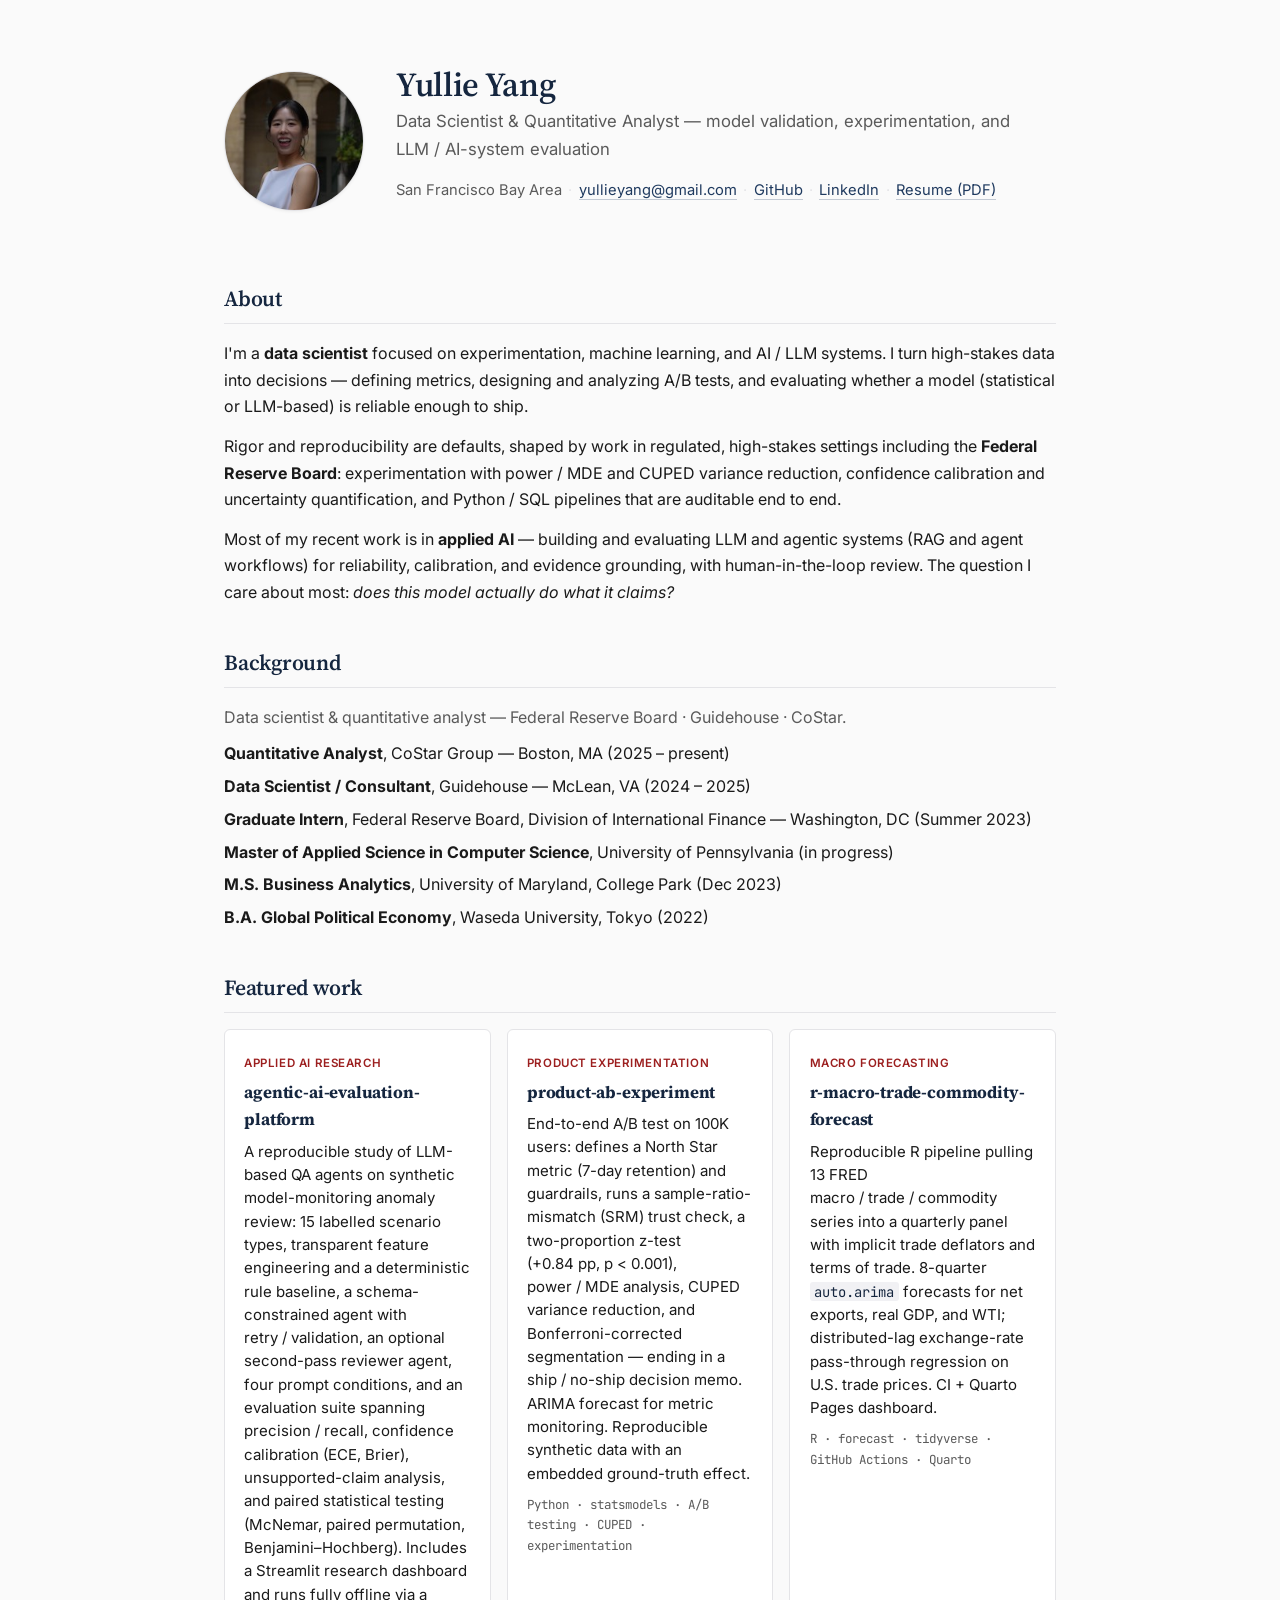
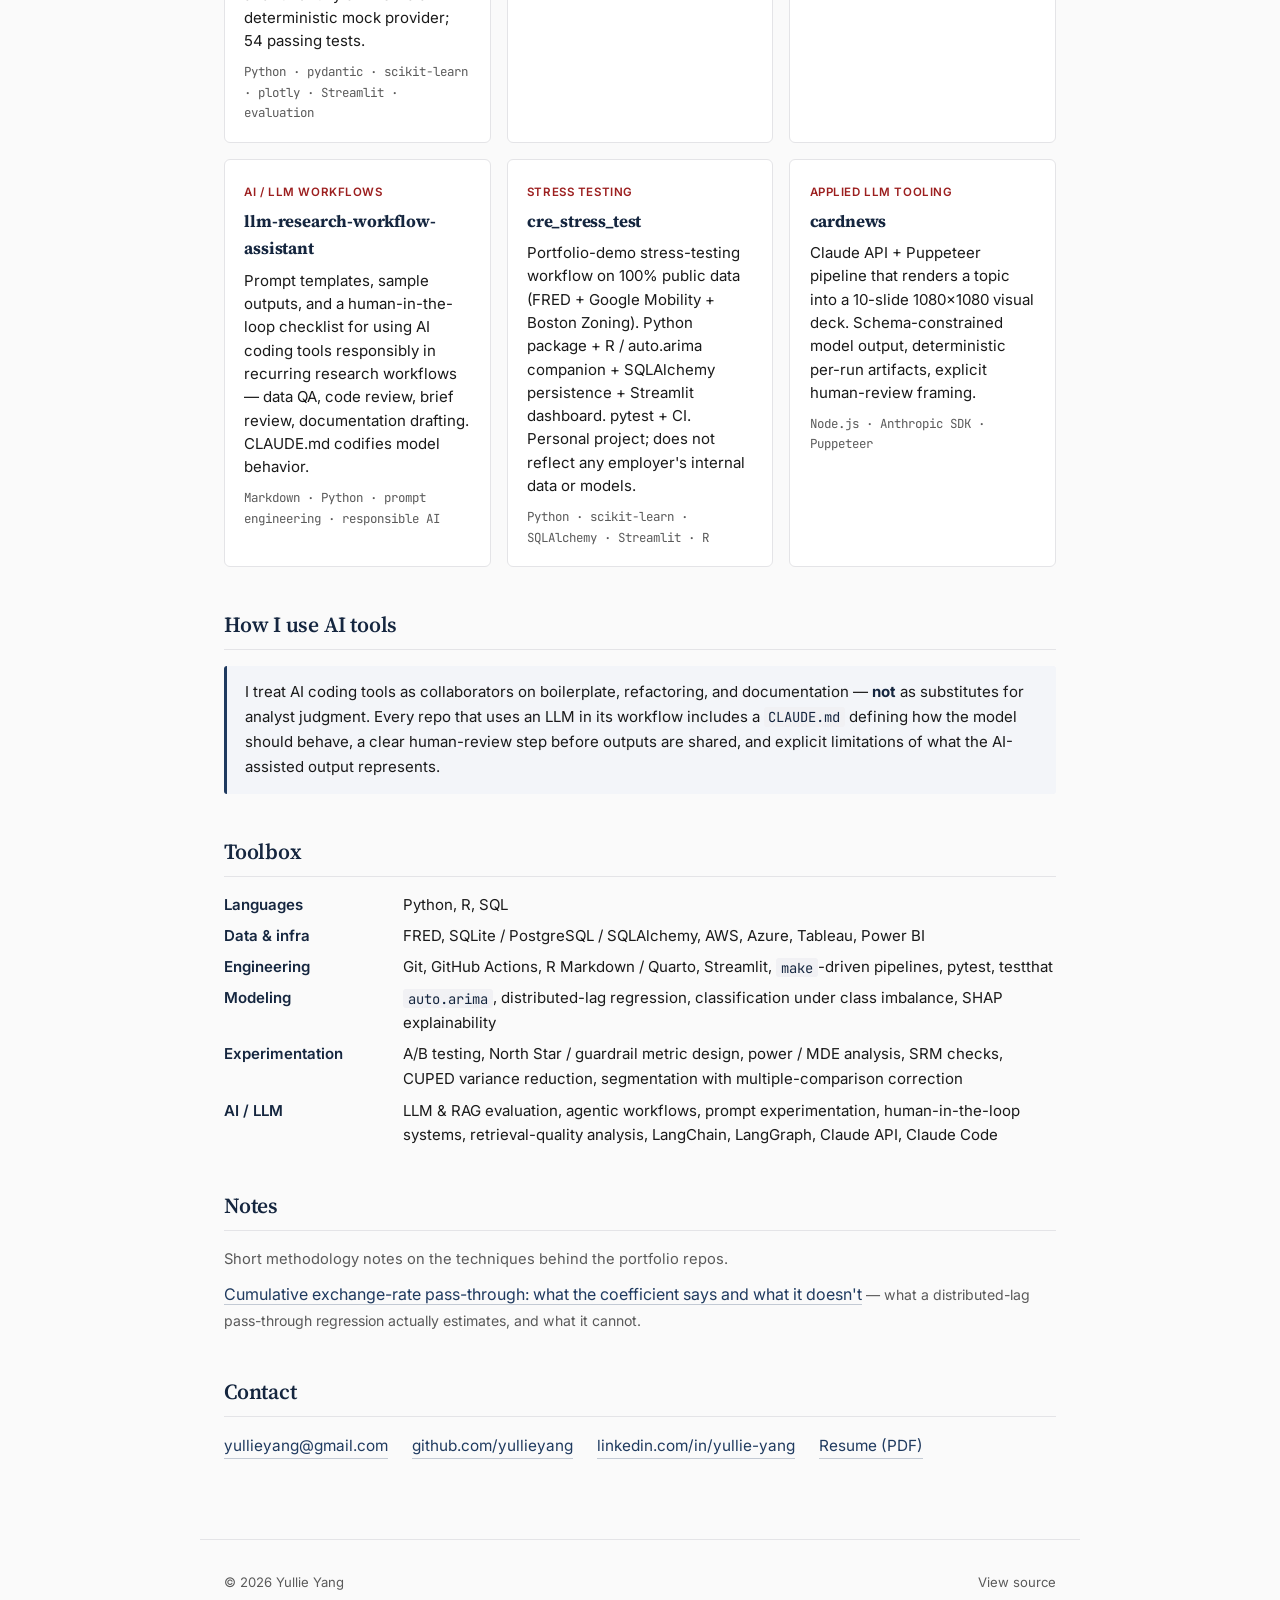
==== index.html @ c4d5905c "Add UPenn MAS-CS (in progress) to education Co-Authored-By: Claude Opus 4.8 (1M context) <noreply@an" ====
<!DOCTYPE html>
<html lang="en">
<head>
  <meta charset="UTF-8">
  <meta name="viewport" content="width=device-width, initial-scale=1">
  <title>Yullie Yang — Data Scientist &amp; Quantitative Analyst</title>
  <meta name="description" content="Yullie Yang — data scientist and quantitative analyst: model validation, experimentation and A/B testing, and LLM / AI-system evaluation. Experience at the Federal Reserve Board, Guidehouse, and CoStar.">
  <link rel="canonical" href="https://yullieyang.github.io/">
  <meta property="og:title" content="Yullie Yang — Data Scientist &amp; Quantitative Analyst">
  <meta property="og:description" content="Data scientist and quantitative analyst — model validation, A/B experimentation, and LLM / AI-system evaluation. Experience at the Federal Reserve Board.">
  <meta property="og:type" content="website">
  <meta property="og:url" content="https://yullieyang.github.io/">

  <link rel="preconnect" href="https://fonts.googleapis.com">
  <link rel="preconnect" href="https://fonts.gstatic.com" crossorigin>
  <link href="https://fonts.googleapis.com/css2?family=Source+Serif+4:wght@400;600;700&family=Inter:wght@400;500;600&family=JetBrains+Mono:wght@400;500&display=swap" rel="stylesheet">

  <style>
    :root {
      --navy: #1f3a5f;
      --navy-dark: #15263f;
      --accent: #9c1f1f;
      --ink: #1a1a1a;
      --muted: #5a5a5a;
      --rule: #e4e4e7;
      --bg: #fafafa;
      --card: #ffffff;
      --max: 880px;
    }
    * { box-sizing: border-box; }
    html { scroll-behavior: smooth; }
    body {
      margin: 0;
      font-family: 'Inter', -apple-system, BlinkMacSystemFont, "Segoe UI", sans-serif;
      font-size: 16px;
      line-height: 1.65;
      color: var(--ink);
      background: var(--bg);
      -webkit-font-smoothing: antialiased;
    }
    a { color: var(--navy); text-decoration: none; border-bottom: 1px solid rgba(31, 58, 95, 0.25); transition: border-color 0.15s ease; }
    a:hover { border-bottom-color: var(--navy); }
    h1, h2, h3 {
      font-family: 'Source Serif 4', Georgia, serif;
      color: var(--navy-dark);
      font-weight: 600;
      letter-spacing: -0.01em;
    }
    h1 { font-size: 2.1rem; margin: 0 0 0.25rem; line-height: 1.2; }
    h2 { font-size: 1.35rem; margin: 2.5rem 0 1rem; padding-bottom: 0.4rem; border-bottom: 1px solid var(--rule); }
    h3 { font-size: 1.05rem; margin: 0 0 0.35rem; font-weight: 700; }
    code, .mono { font-family: 'JetBrains Mono', ui-monospace, SFMono-Regular, Menlo, monospace; font-size: 0.92em; }
    code { background: #f1f1f4; padding: 0.05em 0.35em; border-radius: 3px; color: var(--navy-dark); }

    header {
      max-width: var(--max);
      margin: 0 auto;
      padding: 4rem 1.5rem 1.5rem;
      display: grid;
      grid-template-columns: 140px 1fr;
      gap: 2rem;
      align-items: center;
    }
    .avatar {
      width: 140px;
      height: 140px;
      border-radius: 50%;
      object-fit: cover;
      border: 1px solid var(--rule);
      box-shadow: 0 1px 3px rgba(0,0,0,0.05);
    }
    .role { color: var(--muted); font-size: 1.05rem; margin: 0.25rem 0 0.6rem; }
    .meta { color: var(--muted); font-size: 0.92rem; }
    .meta span + span::before { content: " · "; margin: 0 0.15rem; color: var(--rule); }

    main { max-width: var(--max); margin: 0 auto; padding: 0 1.5rem 4rem; }

    .bio p { margin: 0 0 0.85rem; }
    .bio p:last-child { margin-bottom: 0; }

    .projects {
      display: grid;
      grid-template-columns: repeat(auto-fit, minmax(260px, 1fr));
      gap: 1rem;
      margin-top: 1rem;
    }
    .project {
      background: var(--card);
      border: 1px solid var(--rule);
      border-radius: 6px;
      padding: 1.1rem 1.2rem;
      transition: border-color 0.15s ease, transform 0.15s ease;
    }
    .project:hover { border-color: var(--navy); }
    .project h3 a { border-bottom: none; color: var(--navy-dark); }
    .project h3 a:hover { color: var(--navy); }
    .project p { margin: 0.35rem 0 0; color: var(--ink); font-size: 0.94rem; line-height: 1.55; }
    .project .tag {
      display: inline-block;
      font-size: 0.72rem;
      font-weight: 600;
      letter-spacing: 0.05em;
      text-transform: uppercase;
      color: var(--accent);
      margin-bottom: 0.35rem;
    }
    .project .stack {
      display: block;
      margin-top: 0.6rem;
      font-family: 'JetBrains Mono', ui-monospace, SFMono-Regular, Menlo, monospace;
      font-size: 0.78rem;
      color: var(--muted);
    }

.toolbox { display: grid; grid-template-columns: 160px 1fr; gap: 0.4rem 1.2rem; font-size: 0.94rem; }
    .toolbox dt { color: var(--navy-dark); font-weight: 600; }
    .toolbox dd { margin: 0; color: var(--ink); }

    .ai-note {
      background: #f3f5f9;
      border-left: 3px solid var(--navy);
      padding: 0.9rem 1.1rem;
      border-radius: 3px;
      font-size: 0.94rem;
    }
    .ai-note p { margin: 0; }
    .ai-note strong { color: var(--navy-dark); }

    .contact { display: flex; flex-wrap: wrap; gap: 0.4rem 1.5rem; font-size: 0.96rem; }
    .contact a { display: inline-flex; align-items: center; gap: 0.4rem; }

    footer {
      max-width: var(--max);
      margin: 0 auto;
      padding: 2rem 1.5rem 3rem;
      color: var(--muted);
      font-size: 0.82rem;
      border-top: 1px solid var(--rule);
      display: flex;
      flex-wrap: wrap;
      gap: 0.4rem 1.5rem;
      justify-content: space-between;
    }
    footer a { color: var(--muted); border-bottom-color: transparent; }
    footer a:hover { color: var(--navy); border-bottom-color: var(--navy); }

    @media (max-width: 600px) {
      header { grid-template-columns: 1fr; text-align: center; padding-top: 2.5rem; }
      .avatar { margin: 0 auto; width: 120px; height: 120px; }
      .toolbox { grid-template-columns: 1fr; gap: 0.2rem; }
      .toolbox dt { margin-top: 0.6rem; }
      h1 { font-size: 1.8rem; }
    }
  </style>
</head>
<body>

<header>
  <img class="avatar" src="images/profile_pic.jpg" alt="Yullie Yang">
  <div>
    <h1>Yullie Yang</h1>
    <p class="role">Data Scientist &amp; Quantitative Analyst — model validation, experimentation, and LLM&nbsp;/&nbsp;AI-system evaluation</p>
    <p class="meta">
      <span>San Francisco Bay Area</span>
      <span><a href="mailto:yullieyang@gmail.com">yullieyang@gmail.com</a></span>
      <span><a href="https://github.com/yullieyang">GitHub</a></span>
      <span><a href="https://linkedin.com/in/yullie-yang">LinkedIn</a></span>
      <span><a href="files/YullieYangResume.pdf">Resume (PDF)</a></span>
    </p>
  </div>
</header>

<main>

  <section class="bio">
    <h2>About</h2>
    <p>I'm a <strong>data scientist</strong> focused on experimentation, machine learning, and AI&nbsp;/&nbsp;LLM systems. I turn high-stakes data into decisions — defining metrics, designing and analyzing A/B tests, and evaluating whether a model (statistical or LLM-based) is reliable enough to ship.</p>
    <p>Rigor and reproducibility are defaults, shaped by work in regulated, high-stakes settings including the <strong>Federal Reserve Board</strong>: experimentation with power&nbsp;/&nbsp;MDE and CUPED variance reduction, confidence calibration and uncertainty quantification, and Python&nbsp;/&nbsp;SQL pipelines that are auditable end to end.</p>
    <p>Most of my recent work is in <strong>applied AI</strong> — building and evaluating LLM and agentic systems (RAG and agent workflows) for reliability, calibration, and evidence grounding, with human-in-the-loop review. The question I care about most: <em>does this model actually do what it claims?</em></p>
  </section>

  <section>
    <h2>Background</h2>
    <p style="margin: 0 0 0.6rem; color: var(--muted);">Data scientist &amp; quantitative analyst — Federal Reserve Board · Guidehouse · CoStar.</p>
    <ul style="list-style: none; padding: 0; margin: 0;">
      <li style="margin-bottom: 0.4rem;"><strong>Quantitative Analyst</strong>, CoStar Group — Boston, MA (2025&nbsp;–&nbsp;present)</li>
      <li style="margin-bottom: 0.4rem;"><strong>Data Scientist&nbsp;/&nbsp;Consultant</strong>, Guidehouse — McLean, VA (2024&nbsp;–&nbsp;2025)</li>
      <li style="margin-bottom: 0.4rem;"><strong>Graduate Intern</strong>, Federal Reserve Board, Division of International Finance — Washington, DC (Summer 2023)</li>
      <li style="margin-bottom: 0.4rem;"><strong>Master of Applied Science in Computer Science</strong>, University of Pennsylvania (in progress)</li>
      <li style="margin-bottom: 0.4rem;"><strong>M.S. Business Analytics</strong>, University of Maryland, College Park (Dec 2023)</li>
      <li><strong>B.A. Global Political Economy</strong>, Waseda University, Tokyo (2022)</li>
    </ul>
  </section>

  <section>
    <h2>Featured work</h2>
    <div class="projects">

      <article class="project">
        <span class="tag">Applied AI research</span>
        <h3><a href="https://github.com/yullieyang/agentic-ai-evaluation-platform">agentic-ai-evaluation-platform</a></h3>
        <p>A reproducible study of LLM-based QA agents on synthetic model-monitoring anomaly review: 15 labelled scenario types, transparent feature engineering and a deterministic rule baseline, a schema-constrained agent with retry&nbsp;/&nbsp;validation, an optional second-pass reviewer agent, four prompt conditions, and an evaluation suite spanning precision&nbsp;/&nbsp;recall, confidence calibration (ECE, Brier), unsupported-claim analysis, and paired statistical testing (McNemar, paired permutation, Benjamini–Hochberg). Includes a Streamlit research dashboard and runs fully offline via a deterministic mock provider; 54 passing tests.</p>
        <span class="stack">Python · pydantic · scikit-learn · plotly · Streamlit · evaluation</span>
      </article>

      <article class="project">
        <span class="tag">Product experimentation</span>
        <h3><a href="https://github.com/yullieyang/product-ab-experiment">product-ab-experiment</a></h3>
        <p>End-to-end A/B test on 100K users: defines a North Star metric (7-day retention) and guardrails, runs a sample-ratio-mismatch (SRM) trust check, a two-proportion z-test (+0.84&nbsp;pp, p&nbsp;&lt;&nbsp;0.001), power&nbsp;/&nbsp;MDE analysis, CUPED variance reduction, and Bonferroni-corrected segmentation — ending in a ship&nbsp;/&nbsp;no-ship decision memo. ARIMA forecast for metric monitoring. Reproducible synthetic data with an embedded ground-truth effect.</p>
        <span class="stack">Python · statsmodels · A/B testing · CUPED · experimentation</span>
      </article>

      <article class="project">
        <span class="tag">Macro forecasting</span>
        <h3><a href="https://github.com/yullieyang/r-macro-trade-commodity-forecast">r-macro-trade-commodity-forecast</a></h3>
        <p>Reproducible R pipeline pulling 13 FRED macro&nbsp;/&nbsp;trade&nbsp;/&nbsp;commodity series into a quarterly panel with implicit trade deflators and terms of trade. 8-quarter <code>auto.arima</code> forecasts for net exports, real GDP, and WTI; distributed-lag exchange-rate pass-through regression on U.S. trade prices. CI + Quarto Pages dashboard.</p>
        <span class="stack">R · forecast · tidyverse · GitHub Actions · Quarto</span>
      </article>

      <article class="project">
        <span class="tag">AI / LLM workflows</span>
        <h3><a href="https://github.com/yullieyang/llm-research-workflow-assistant">llm-research-workflow-assistant</a></h3>
        <p>Prompt templates, sample outputs, and a human-in-the-loop checklist for using AI coding tools responsibly in recurring research workflows — data QA, code review, brief review, documentation drafting. CLAUDE.md codifies model behavior.</p>
        <span class="stack">Markdown · Python · prompt engineering · responsible AI</span>
      </article>

      <article class="project">
        <span class="tag">Stress testing</span>
        <h3><a href="https://github.com/yullieyang/cre_stress_test">cre_stress_test</a></h3>
        <p>Portfolio-demo stress-testing workflow on 100% public data (FRED + Google Mobility + Boston Zoning). Python package + R&nbsp;/&nbsp;auto.arima companion + SQLAlchemy persistence + Streamlit dashboard. pytest + CI. Personal project; does not reflect any employer's internal data or models.</p>
        <span class="stack">Python · scikit-learn · SQLAlchemy · Streamlit · R</span>
      </article>

      <article class="project">
        <span class="tag">Applied LLM tooling</span>
        <h3><a href="https://github.com/yullieyang/cardnews">cardnews</a></h3>
        <p>Claude API + Puppeteer pipeline that renders a topic into a 10-slide 1080×1080 visual deck. Schema-constrained model output, deterministic per-run artifacts, explicit human-review framing.</p>
        <span class="stack">Node.js · Anthropic SDK · Puppeteer</span>
      </article>

    </div>
  </section>

  <section>
    <h2>How I use AI tools</h2>
    <div class="ai-note">
      <p>I treat AI coding tools as collaborators on boilerplate, refactoring, and documentation — <strong>not</strong> as substitutes for analyst judgment. Every repo that uses an LLM in its workflow includes a <code>CLAUDE.md</code> defining how the model should behave, a clear human-review step before outputs are shared, and explicit limitations of what the AI-assisted output represents.</p>
    </div>
  </section>

  <section>
    <h2>Toolbox</h2>
    <dl class="toolbox">
      <dt>Languages</dt>
      <dd>Python, R, SQL</dd>

      <dt>Data &amp; infra</dt>
      <dd>FRED, SQLite&nbsp;/&nbsp;PostgreSQL&nbsp;/&nbsp;SQLAlchemy, AWS, Azure, Tableau, Power BI</dd>

      <dt>Engineering</dt>
      <dd>Git, GitHub Actions, R Markdown&nbsp;/&nbsp;Quarto, Streamlit, <code>make</code>-driven pipelines, pytest, testthat</dd>

      <dt>Modeling</dt>
      <dd><code>auto.arima</code>, distributed-lag regression, classification under class imbalance, SHAP explainability</dd>

      <dt>Experimentation</dt>
      <dd>A/B testing, North Star&nbsp;/&nbsp;guardrail metric design, power&nbsp;/&nbsp;MDE analysis, SRM checks, CUPED variance reduction, segmentation with multiple-comparison correction</dd>

      <dt>AI / LLM</dt>
      <dd>LLM &amp; RAG evaluation, agentic workflows, prompt experimentation, human-in-the-loop systems, retrieval-quality analysis, LangChain, LangGraph, Claude API, Claude Code</dd>
    </dl>
  </section>

  <section>
    <h2>Notes</h2>
    <p style="color: var(--muted); font-size: 0.92rem; margin: 0 0 0.6rem;">Short methodology notes on the techniques behind the portfolio repos.</p>
    <ul style="list-style: none; padding: 0; margin: 0;">
      <li style="margin-bottom: 0.4rem;">
        <a href="notes/passthrough-what-it-says.html">Cumulative exchange-rate pass-through: what the coefficient says and what it doesn't</a>
        <span style="color: var(--muted); font-size: 0.88rem;"> — what a distributed-lag pass-through regression actually estimates, and what it cannot.</span>
      </li>
    </ul>
  </section>

  <section>
    <h2>Contact</h2>
    <p class="contact">
      <a href="mailto:yullieyang@gmail.com">yullieyang@gmail.com</a>
      <a href="https://github.com/yullieyang">github.com/yullieyang</a>
      <a href="https://linkedin.com/in/yullie-yang">linkedin.com/in/yullie-yang</a>
      <a href="files/YullieYangResume.pdf">Resume (PDF)</a>
    </p>
  </section>

</main>

<footer>
  <span>&copy; <span id="year"></span> Yullie Yang</span>
  <span><a href="https://github.com/yullieyang/yullieyang.github.io">View source</a></span>
</footer>

<script>document.getElementById('year').textContent = new Date().getFullYear();</script>

</body>
</html>
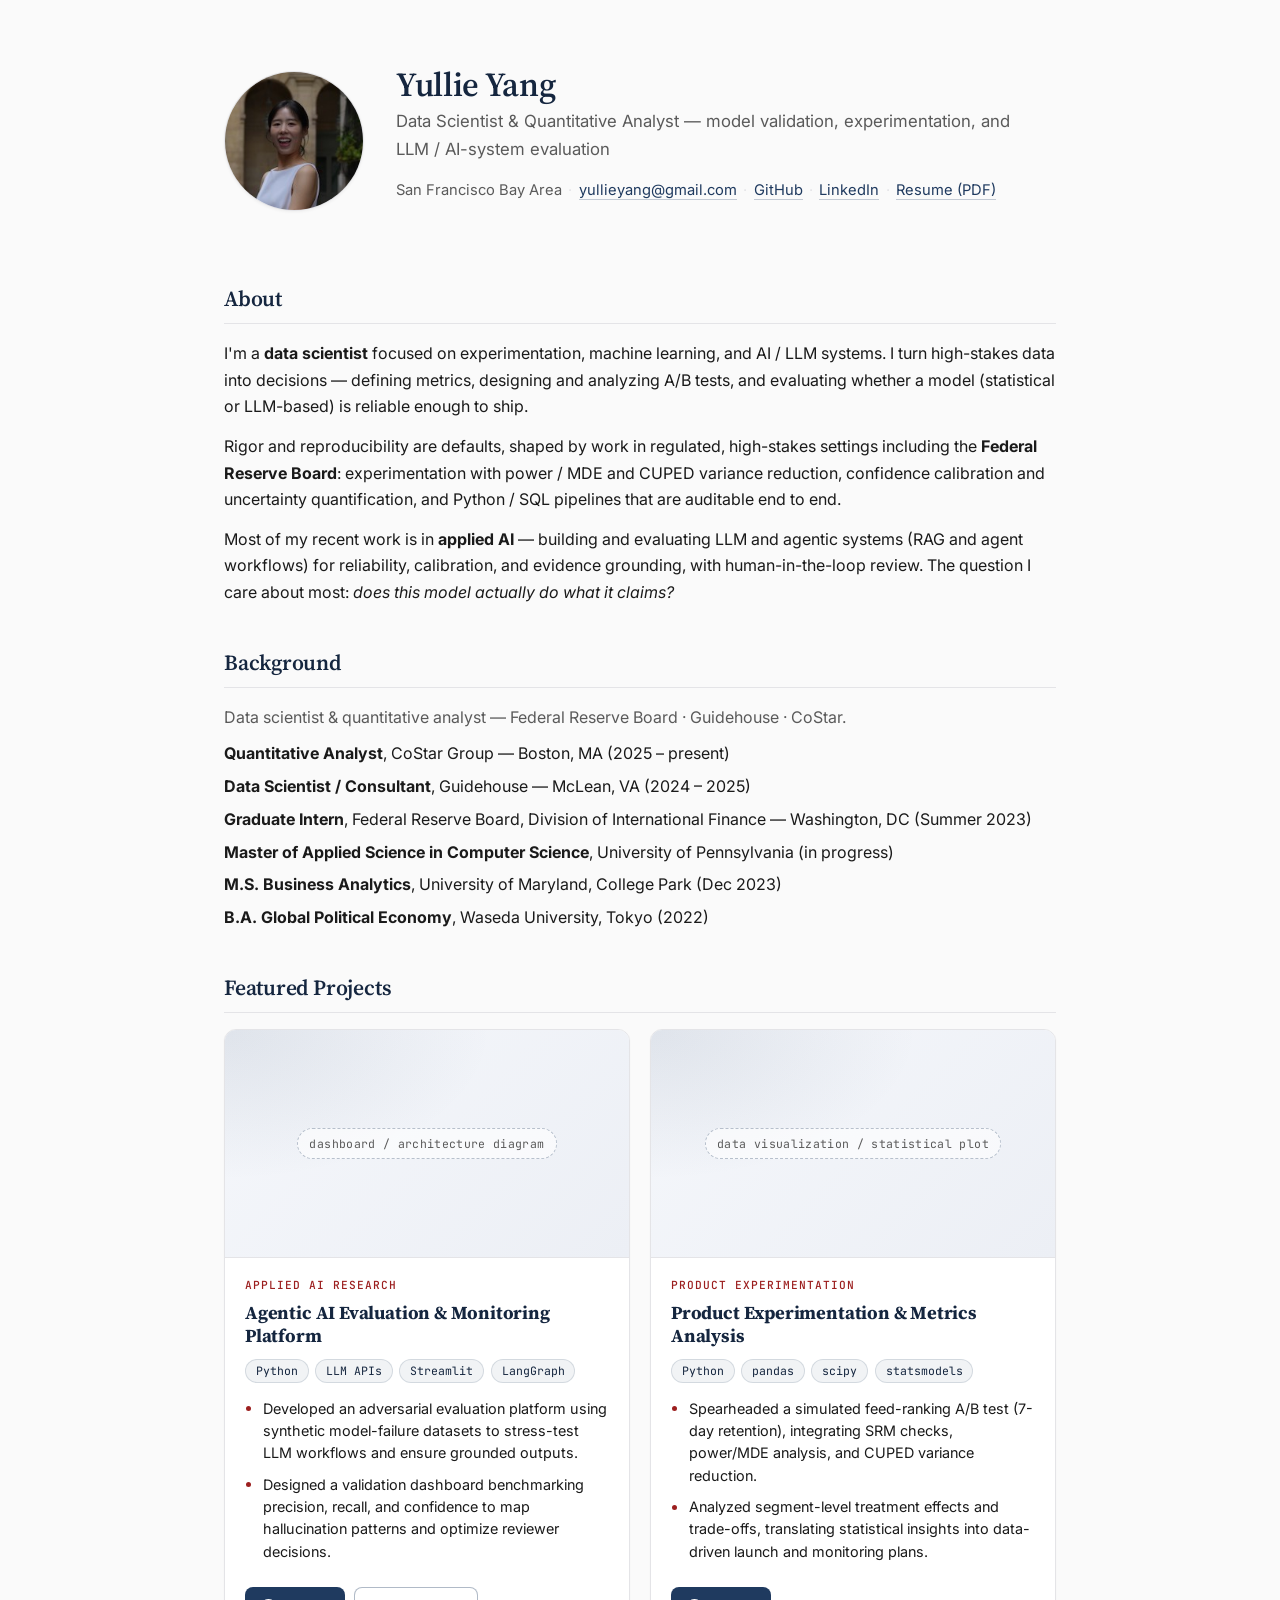
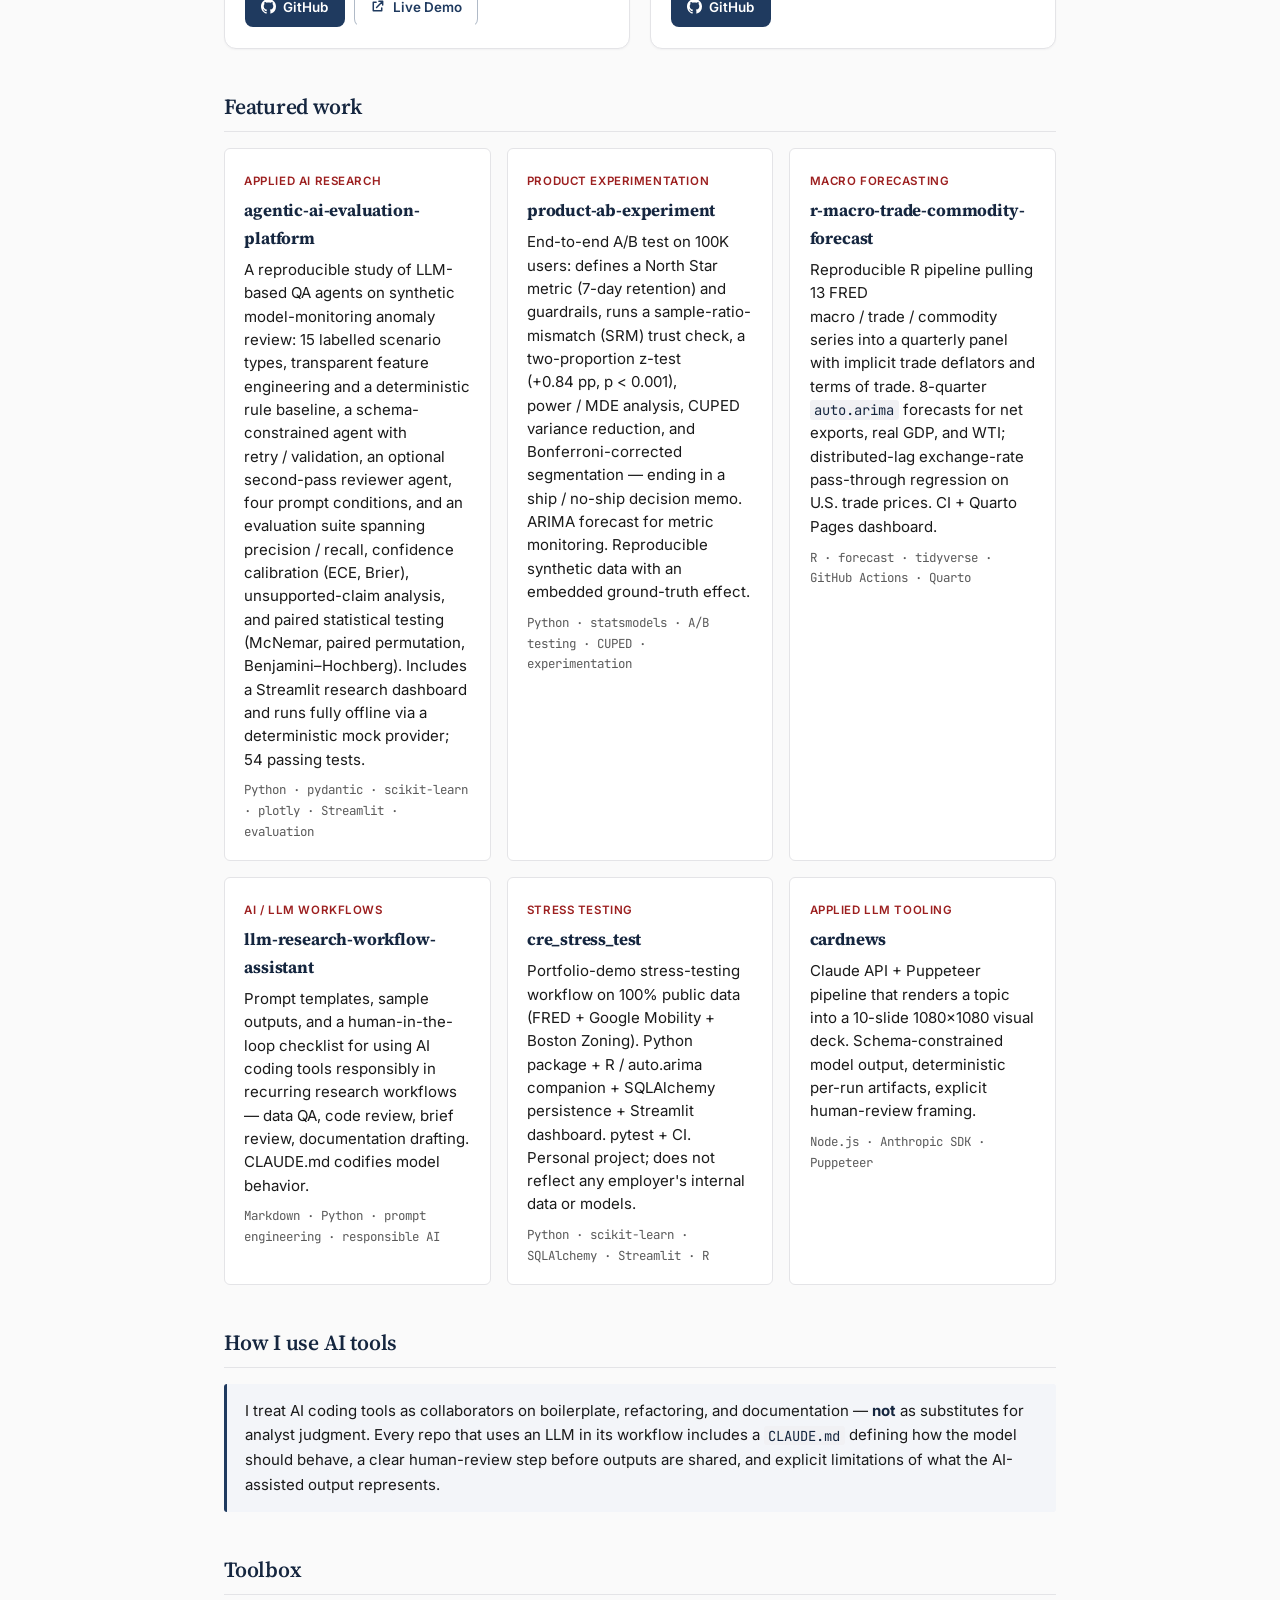
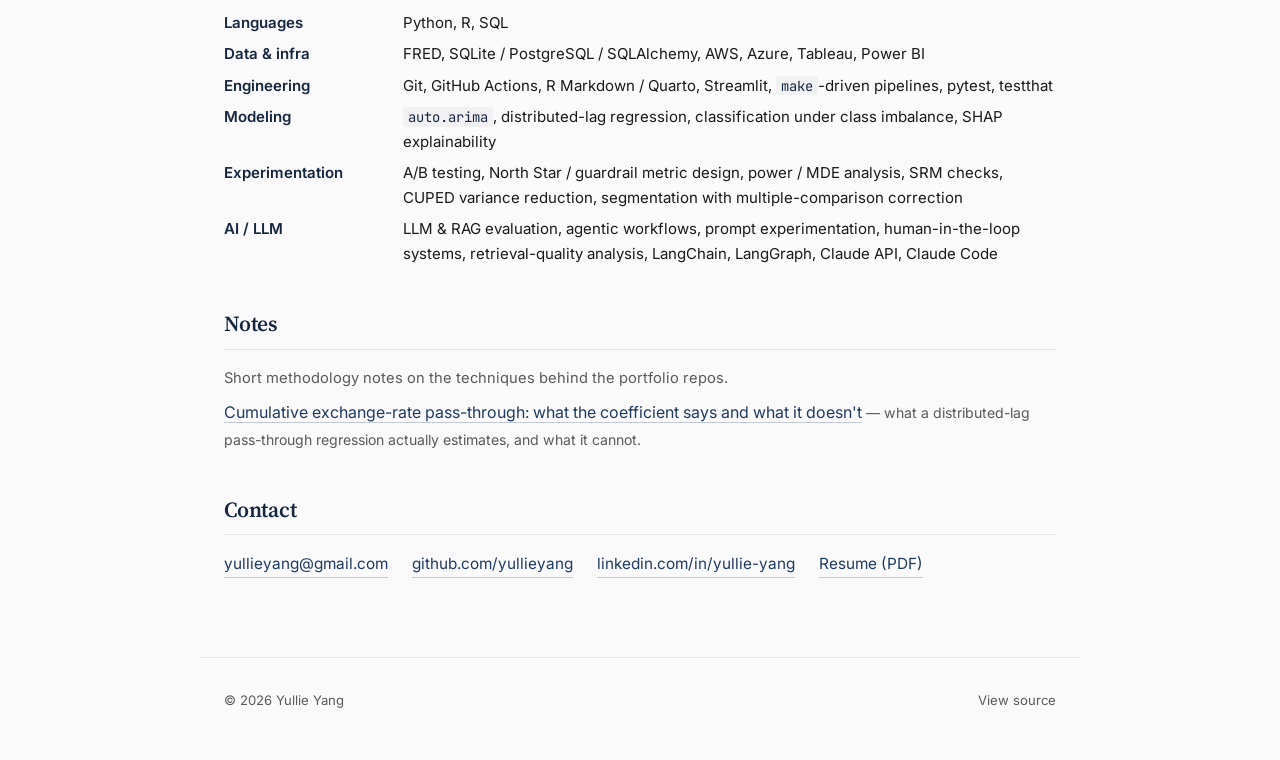
==== commit f2f46ba1: "Add highlighted Featured Projects showcase above Featured work Two-project card layout (agentic-ai-e" ====
--- a/index.html
+++ b/index.html
@@ -151,6 +151,110 @@
       .toolbox dt { margin-top: 0.6rem; }
       h1 { font-size: 1.8rem; }
     }
+
+    /* ---- Featured Projects: highlighted 2-project showcase ---- */
+    .fp-grid {
+      display: grid;
+      grid-template-columns: 1fr;            /* mobile: 1 column */
+      gap: 1.25rem;
+      margin-top: 1rem;
+    }
+    @media (min-width: 720px) {
+      .fp-grid { grid-template-columns: repeat(2, 1fr); }  /* desktop: 2 columns */
+    }
+    .fp-card {
+      display: flex;
+      flex-direction: column;
+      background: var(--card);
+      border: 1px solid var(--rule);
+      border-radius: 12px;
+      overflow: hidden;
+      box-shadow: 0 1px 2px rgba(16, 24, 40, 0.04);
+      transition: transform 0.18s ease, box-shadow 0.18s ease, border-color 0.18s ease;
+    }
+    .fp-card:hover {
+      transform: translateY(-3px);
+      border-color: var(--navy);
+      box-shadow: 0 10px 28px -12px rgba(21, 38, 63, 0.28);
+    }
+    .fp-media {
+      position: relative;
+      aspect-ratio: 16 / 9;
+      background:
+        radial-gradient(120% 120% at 0% 0%, rgba(31,58,95,0.10), transparent 55%),
+        linear-gradient(135deg, #f5f7fb 0%, #eceff5 100%);
+      border-bottom: 1px solid var(--rule);
+      display: flex;
+      align-items: center;
+      justify-content: center;
+    }
+    .fp-media__img { position: absolute; inset: 0; width: 100%; height: 100%; object-fit: cover; display: block; }
+    .fp-media__hint {
+      display: inline-flex; align-items: center; gap: 0.45rem;
+      font-family: 'JetBrains Mono', ui-monospace, SFMono-Regular, Menlo, monospace;
+      font-size: 0.72rem; letter-spacing: 0.03em;
+      color: var(--muted);
+      padding: 0.3rem 0.7rem;
+      border: 1px dashed rgba(31,58,95,0.30);
+      border-radius: 999px;
+      background: rgba(255,255,255,0.6);
+    }
+    .fp-body { padding: 1.15rem 1.25rem 1.3rem; display: flex; flex-direction: column; flex: 1; }
+    .fp-eyebrow {
+      font-family: 'JetBrains Mono', ui-monospace, SFMono-Regular, Menlo, monospace;
+      font-size: 0.7rem; font-weight: 500;
+      letter-spacing: 0.09em; text-transform: uppercase;
+      color: var(--accent);
+      margin: 0 0 0.4rem;
+    }
+    .fp-title {
+      font-family: 'Source Serif 4', Georgia, serif;
+      font-size: 1.15rem; font-weight: 700; line-height: 1.25;
+      color: var(--navy-dark);
+      margin: 0 0 0.75rem;
+      letter-spacing: -0.01em;
+    }
+    .fp-stack { display: flex; flex-wrap: wrap; gap: 0.4rem; margin: 0 0 0.9rem; padding: 0; list-style: none; }
+    .fp-badge {
+      font-family: 'JetBrains Mono', ui-monospace, SFMono-Regular, Menlo, monospace;
+      font-size: 0.72rem; line-height: 1;
+      padding: 0.34rem 0.62rem;
+      border-radius: 999px;
+      color: var(--navy-dark);
+      background: rgba(31,58,95,0.06);
+      border: 1px solid rgba(31,58,95,0.14);
+      white-space: nowrap;
+    }
+    .fp-points { list-style: none; margin: 0 0 1.15rem; padding: 0; }
+    .fp-points li {
+      position: relative;
+      padding-left: 1.1rem;
+      margin-bottom: 0.55rem;
+      font-size: 0.9rem; line-height: 1.55;
+      color: var(--ink);
+    }
+    .fp-points li:last-child { margin-bottom: 0; }
+    .fp-points li::before {
+      content: ""; position: absolute; left: 0.05rem; top: 0.6em;
+      width: 5px; height: 5px; border-radius: 50%;
+      background: var(--accent);
+    }
+    .fp-actions { display: flex; flex-wrap: wrap; gap: 0.6rem; margin-top: auto; padding-top: 0.35rem; }
+    .fp-btn {
+      display: inline-flex; align-items: center; gap: 0.45rem;
+      font-family: 'Inter', sans-serif; font-size: 0.84rem; font-weight: 600;
+      padding: 0.5rem 0.95rem;
+      border-radius: 8px;
+      border: 1px solid transparent;
+      cursor: pointer;
+      transition: background 0.15s ease, border-color 0.15s ease, color 0.15s ease;
+    }
+    .fp-btn svg { width: 15px; height: 15px; }
+    .fp-btn--primary { background: var(--navy); color: #fff; border-color: var(--navy); }
+    .fp-btn--primary:hover { background: var(--navy-dark); border-color: var(--navy-dark); }
+    .fp-btn--ghost { background: transparent; color: var(--navy); border-color: rgba(31,58,95,0.35); }
+    .fp-btn--ghost:hover { border-color: var(--navy); background: rgba(31,58,95,0.05); }
+    .fp-actions a.fp-btn { border-bottom: 1px solid transparent; }
   </style>
 </head>
 <body>
@@ -192,6 +296,82 @@
     </ul>
   </section>
 
+  <section class="fp-section" id="featured-projects">
+    <h2>Featured Projects</h2>
+    <div class="fp-grid">
+
+      <!-- Project 1 -->
+      <article class="fp-card">
+        <div class="fp-media">
+          <!-- Drop your real asset at this path (or change the src); the dashed chip shows until then -->
+          <img class="fp-media__img" src="images/project1-placeholder.png" alt="Agentic AI evaluation dashboard" onerror="this.remove()">
+          <span class="fp-media__hint">dashboard / architecture diagram</span>
+        </div>
+        <div class="fp-body">
+          <p class="fp-eyebrow">Applied AI research</p>
+          <h3 class="fp-title">Agentic AI Evaluation &amp; Monitoring Platform</h3>
+
+          <ul class="fp-stack" aria-label="Tech stack">
+            <li class="fp-badge">Python</li>
+            <li class="fp-badge">LLM APIs</li>
+            <li class="fp-badge">Streamlit</li>
+            <li class="fp-badge">LangGraph</li>
+          </ul>
+
+          <ul class="fp-points">
+            <li>Developed an adversarial evaluation platform using synthetic model-failure datasets to stress-test LLM workflows and ensure grounded outputs.</li>
+            <li>Designed a validation dashboard benchmarking precision, recall, and confidence to map hallucination patterns and optimize reviewer decisions.</li>
+          </ul>
+
+          <div class="fp-actions">
+            <a class="fp-btn fp-btn--primary" href="https://github.com/yullieyang/agentic-ai-evaluation-platform">
+              <svg viewBox="0 0 16 16" fill="currentColor" aria-hidden="true"><path d="M8 0C3.58 0 0 3.58 0 8c0 3.54 2.29 6.53 5.47 7.59.4.07.55-.17.55-.38 0-.19-.01-.82-.01-1.49-2.01.37-2.53-.49-2.69-.94-.09-.23-.48-.94-.82-1.13-.28-.15-.68-.52-.01-.53.63-.01 1.08.58 1.23.82.72 1.21 1.87.87 2.33.66.07-.52.28-.87.51-1.07-1.78-.2-3.64-.89-3.64-3.95 0-.87.31-1.59.82-2.15-.08-.2-.36-1.02.08-2.12 0 0 .67-.21 2.2.82.64-.18 1.32-.27 2-.27.68 0 1.36.09 2 .27 1.53-1.04 2.2-.82 2.2-.82.44 1.1.16 1.92.08 2.12.51.56.82 1.27.82 2.15 0 3.07-1.87 3.75-3.65 3.95.29.25.54.73.54 1.48 0 1.07-.01 1.93-.01 2.2 0 .21.15.46.55.38A8.01 8.01 0 0 0 16 8c0-4.42-3.58-8-8-8z"/></svg>
+              GitHub
+            </a>
+            <!-- Replace href="#" with your deployed Streamlit URL -->
+            <a class="fp-btn fp-btn--ghost" href="#" target="_blank" rel="noopener">
+              <svg viewBox="0 0 16 16" fill="none" stroke="currentColor" stroke-width="1.6" stroke-linecap="round" stroke-linejoin="round" aria-hidden="true"><path d="M6.5 3.5H3.5v9h9v-3M9.5 2.5h4v4M13 3l-6 6"/></svg>
+              Live Demo
+            </a>
+          </div>
+        </div>
+      </article>
+
+      <!-- Project 2 -->
+      <article class="fp-card">
+        <div class="fp-media">
+          <!-- Drop your real asset at this path (or change the src); the dashed chip shows until then -->
+          <img class="fp-media__img" src="images/project2-placeholder.png" alt="A/B test statistical plot" onerror="this.remove()">
+          <span class="fp-media__hint">data visualization / statistical plot</span>
+        </div>
+        <div class="fp-body">
+          <p class="fp-eyebrow">Product experimentation</p>
+          <h3 class="fp-title">Product Experimentation &amp; Metrics Analysis</h3>
+
+          <ul class="fp-stack" aria-label="Tech stack">
+            <li class="fp-badge">Python</li>
+            <li class="fp-badge">pandas</li>
+            <li class="fp-badge">scipy</li>
+            <li class="fp-badge">statsmodels</li>
+          </ul>
+
+          <ul class="fp-points">
+            <li>Spearheaded a simulated feed-ranking A/B test (7-day retention), integrating SRM checks, power/MDE analysis, and CUPED variance reduction.</li>
+            <li>Analyzed segment-level treatment effects and trade-offs, translating statistical insights into data-driven launch and monitoring plans.</li>
+          </ul>
+
+          <div class="fp-actions">
+            <a class="fp-btn fp-btn--primary" href="https://github.com/yullieyang/product-ab-experiment">
+              <svg viewBox="0 0 16 16" fill="currentColor" aria-hidden="true"><path d="M8 0C3.58 0 0 3.58 0 8c0 3.54 2.29 6.53 5.47 7.59.4.07.55-.17.55-.38 0-.19-.01-.82-.01-1.49-2.01.37-2.53-.49-2.69-.94-.09-.23-.48-.94-.82-1.13-.28-.15-.68-.52-.01-.53.63-.01 1.08.58 1.23.82.72 1.21 1.87.87 2.33.66.07-.52.28-.87.51-1.07-1.78-.2-3.64-.89-3.64-3.95 0-.87.31-1.59.82-2.15-.08-.2-.36-1.02.08-2.12 0 0 .67-.21 2.2.82.64-.18 1.32-.27 2-.27.68 0 1.36.09 2 .27 1.53-1.04 2.2-.82 2.2-.82.44 1.1.16 1.92.08 2.12.51.56.82 1.27.82 2.15 0 3.07-1.87 3.75-3.65 3.95.29.25.54.73.54 1.48 0 1.07-.01 1.93-.01 2.2 0 .21.15.46.55.38A8.01 8.01 0 0 0 16 8c0-4.42-3.58-8-8-8z"/></svg>
+              GitHub
+            </a>
+          </div>
+        </div>
+      </article>
+
+    </div>
+  </section>
+
   <section>
     <h2>Featured work</h2>
     <div class="projects">
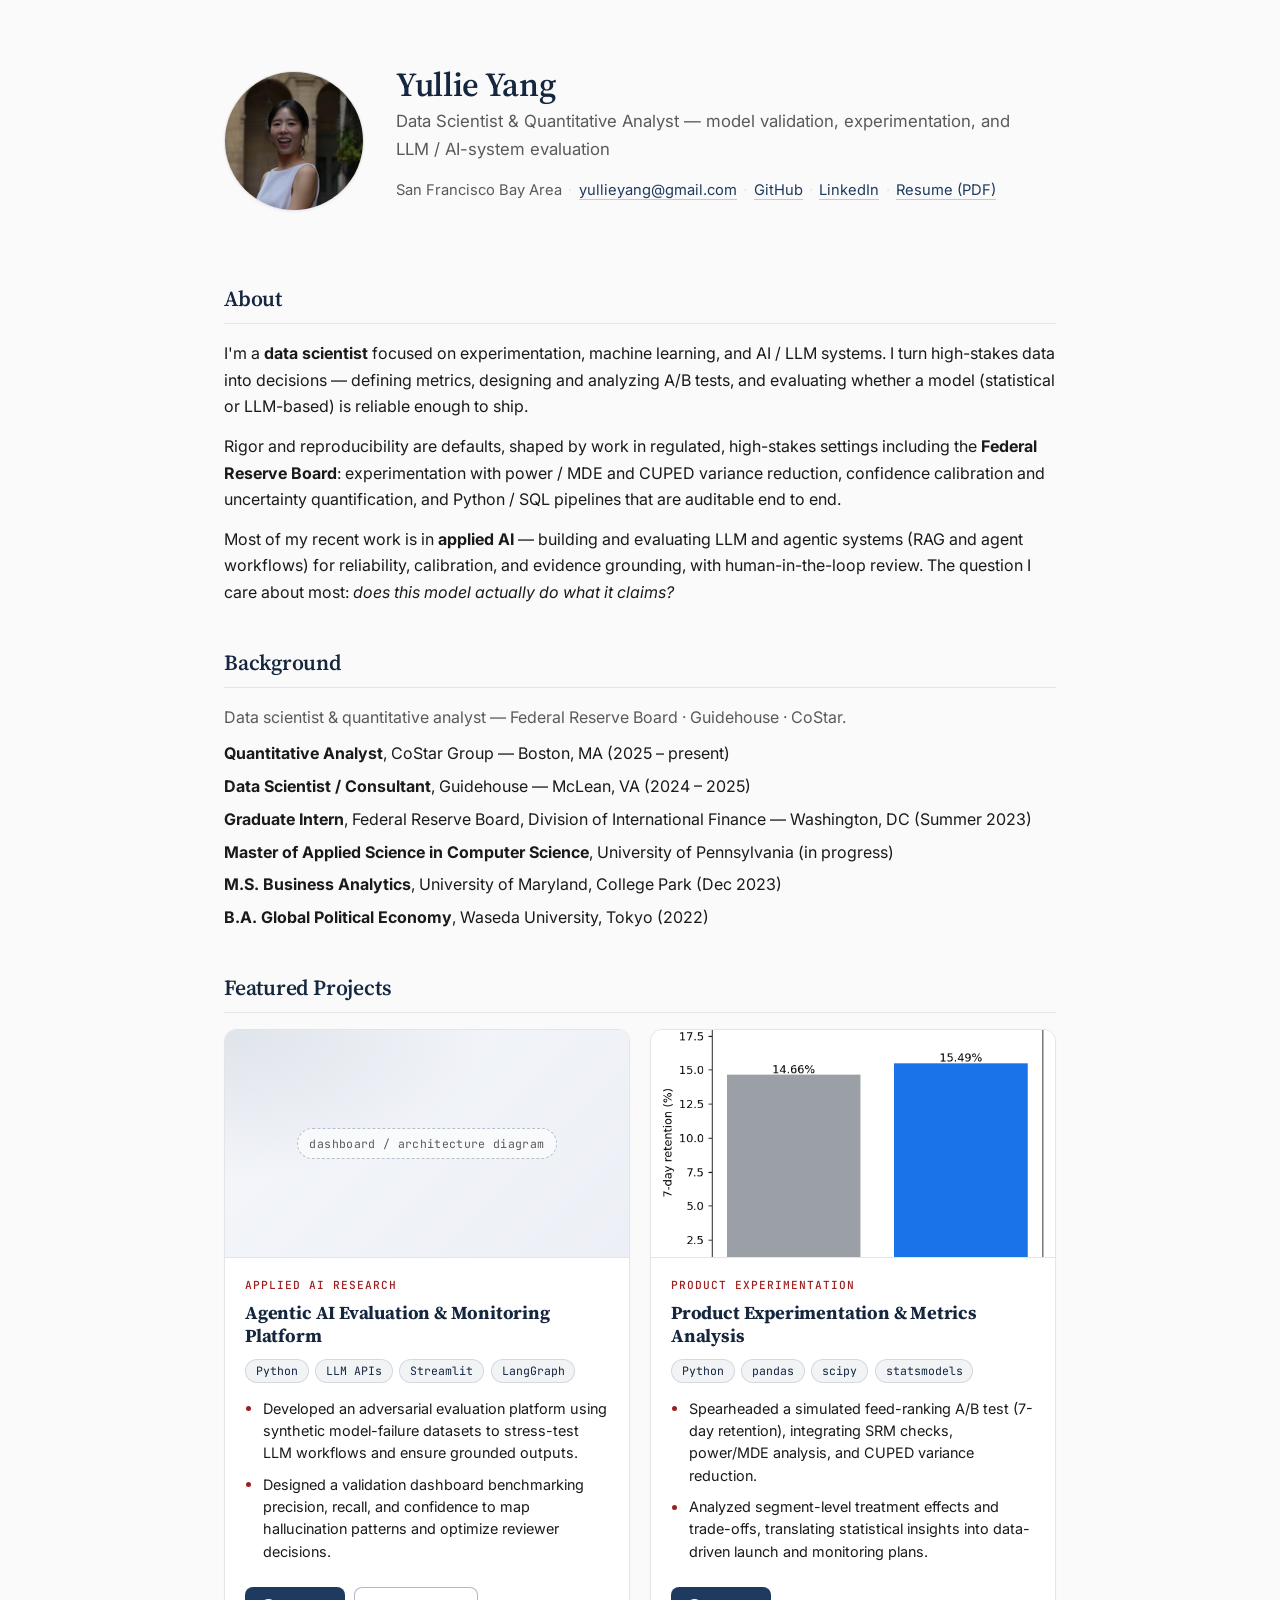
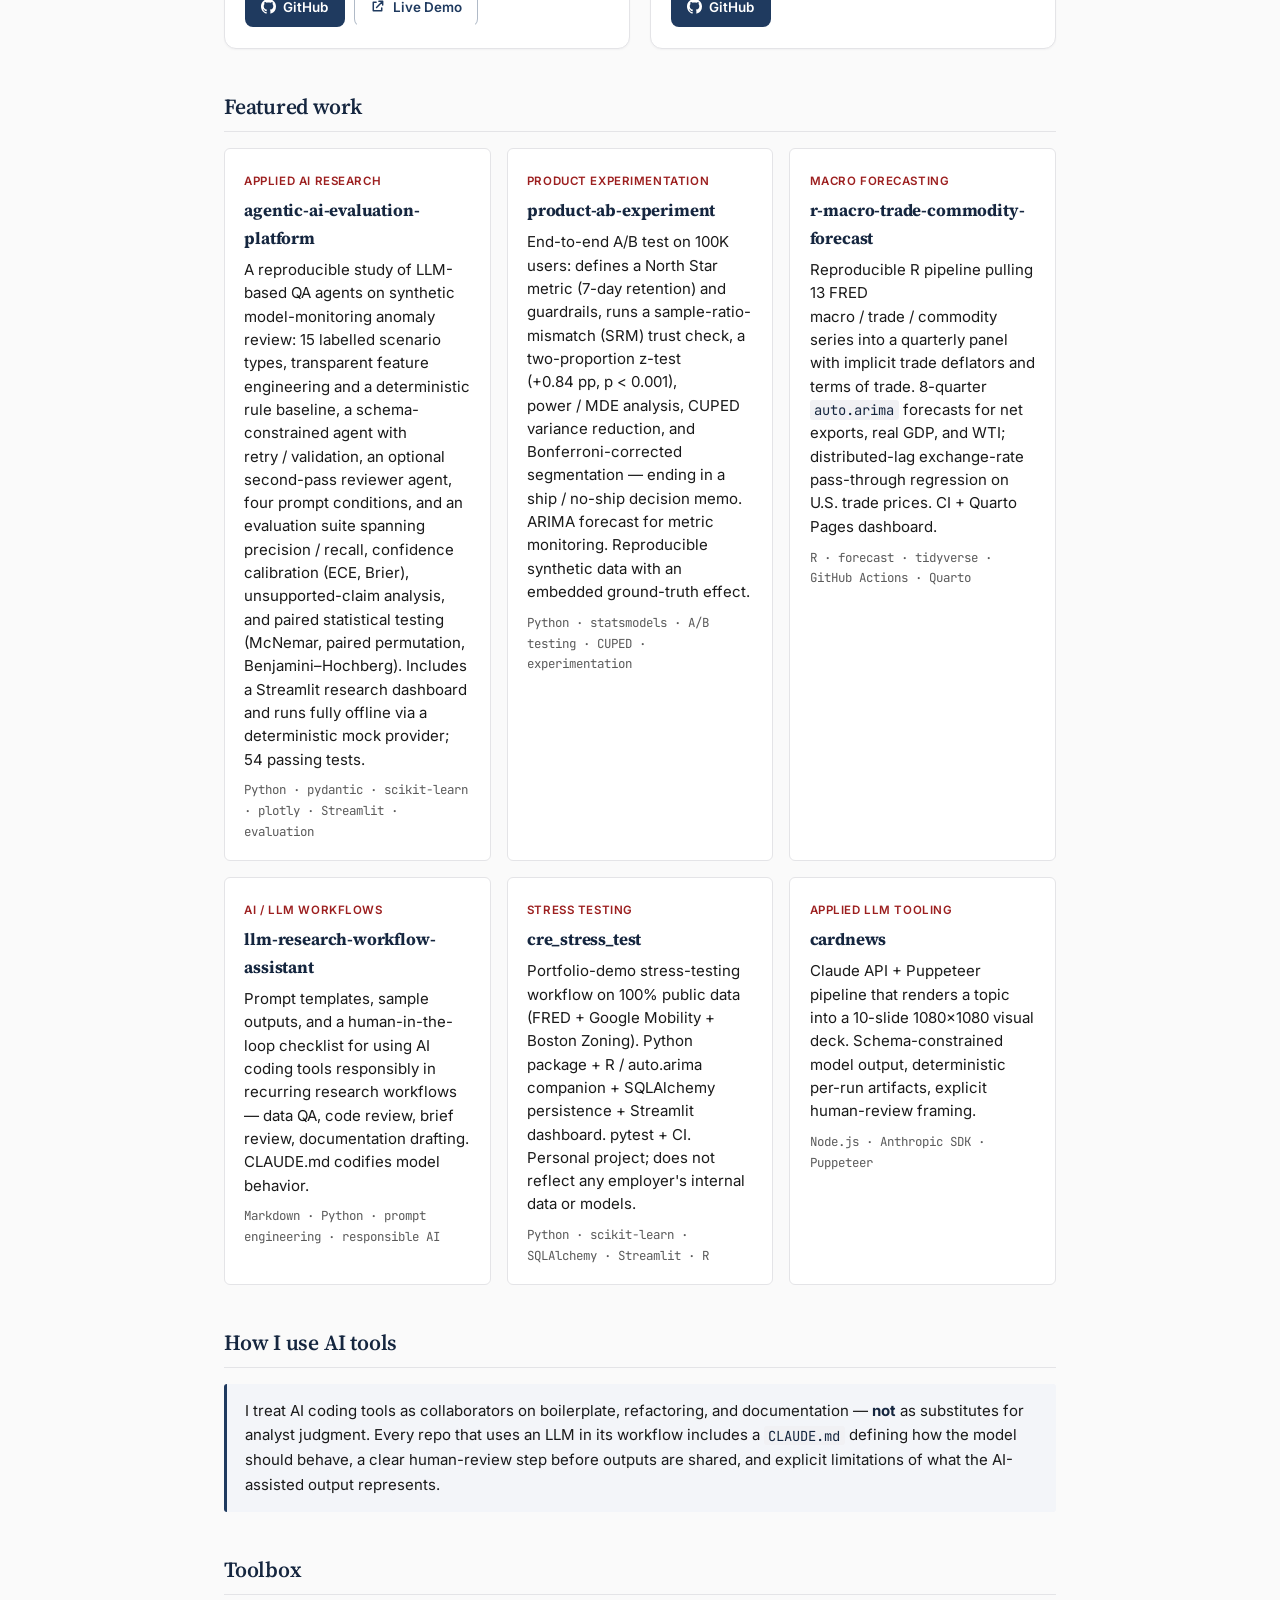
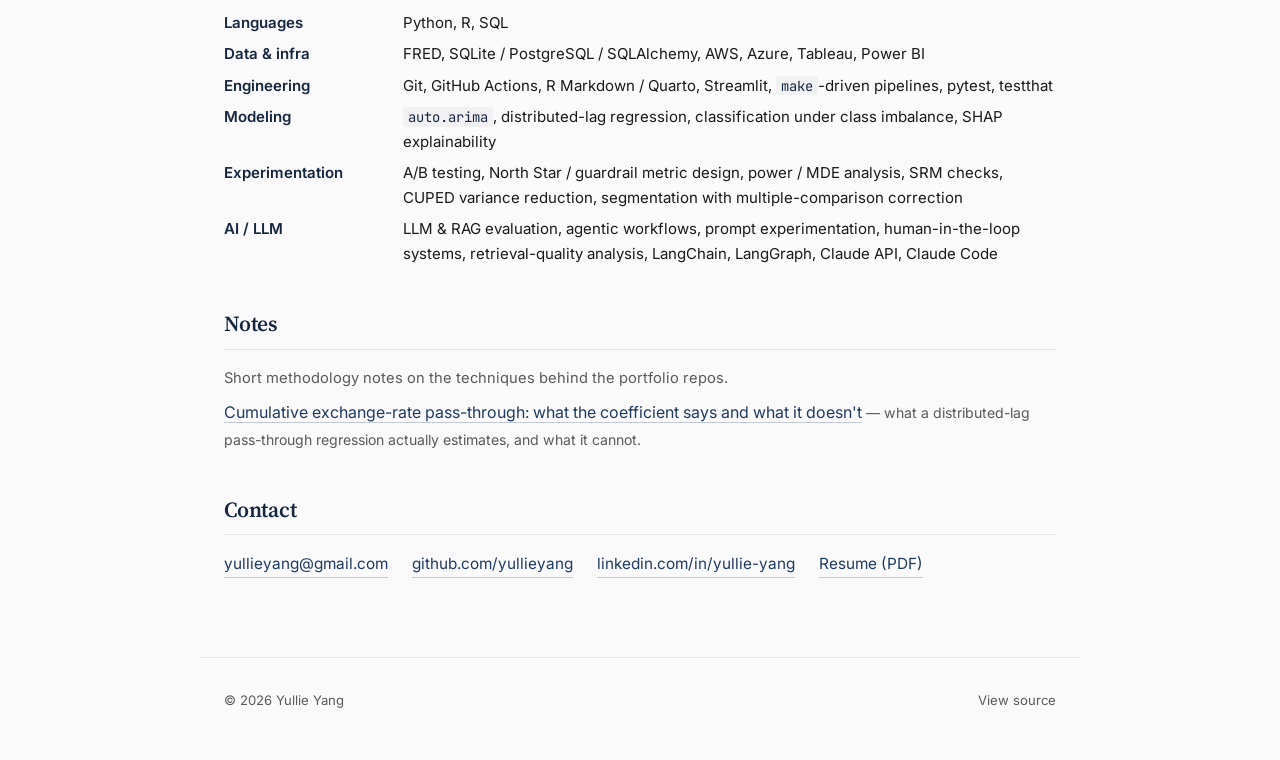
==== commit b0a85f67: "Add North Star retention plot to Product Experimentation card Copied from product-ab-experiment/figu" ====
--- a/index.html
+++ b/index.html
@@ -341,7 +341,7 @@
       <article class="fp-card">
         <div class="fp-media">
           <!-- Drop your real asset at this path (or change the src); the dashed chip shows until then -->
-          <img class="fp-media__img" src="images/project2-placeholder.png" alt="A/B test statistical plot" onerror="this.remove()">
+          <img class="fp-media__img" src="images/project2-north-star-retention.png" alt="A/B test result: 7-day retention, Control 14.66% vs Treatment 15.49%" onerror="this.remove()">
           <span class="fp-media__hint">data visualization / statistical plot</span>
         </div>
         <div class="fp-body">
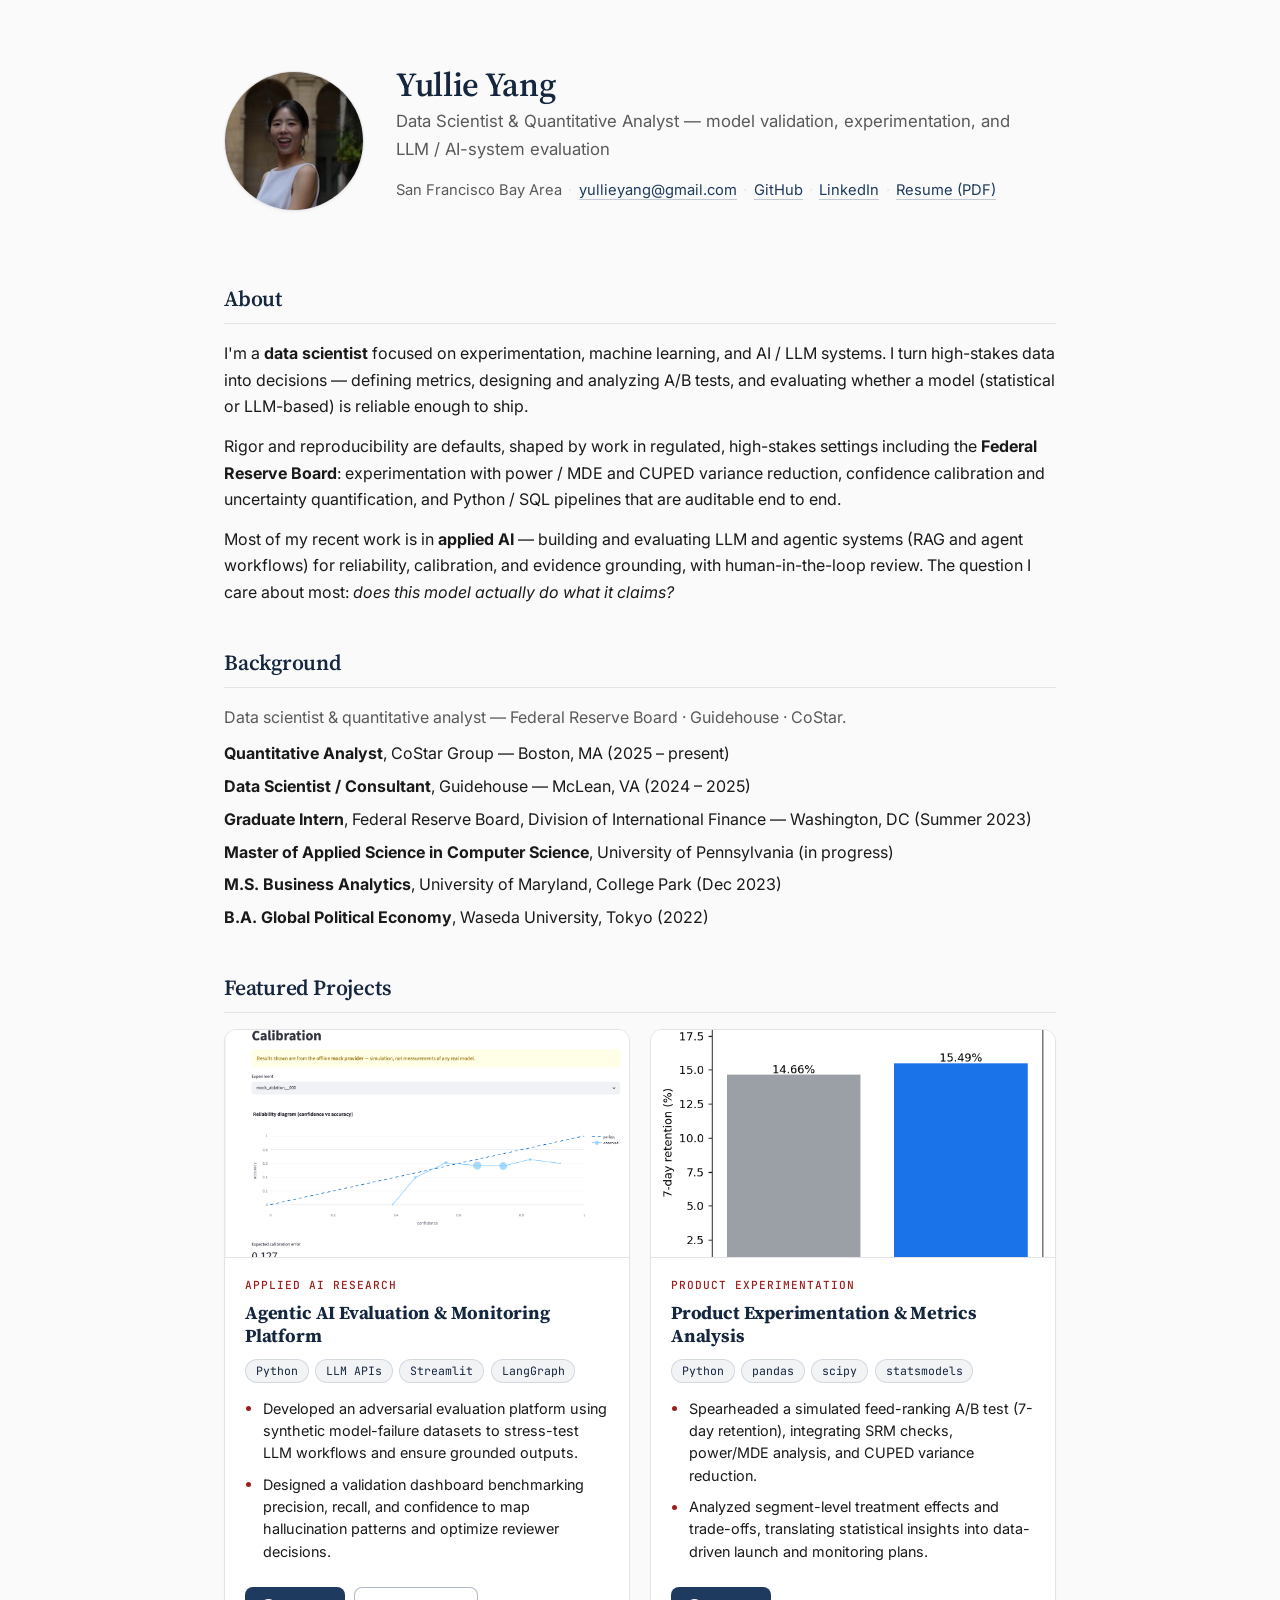
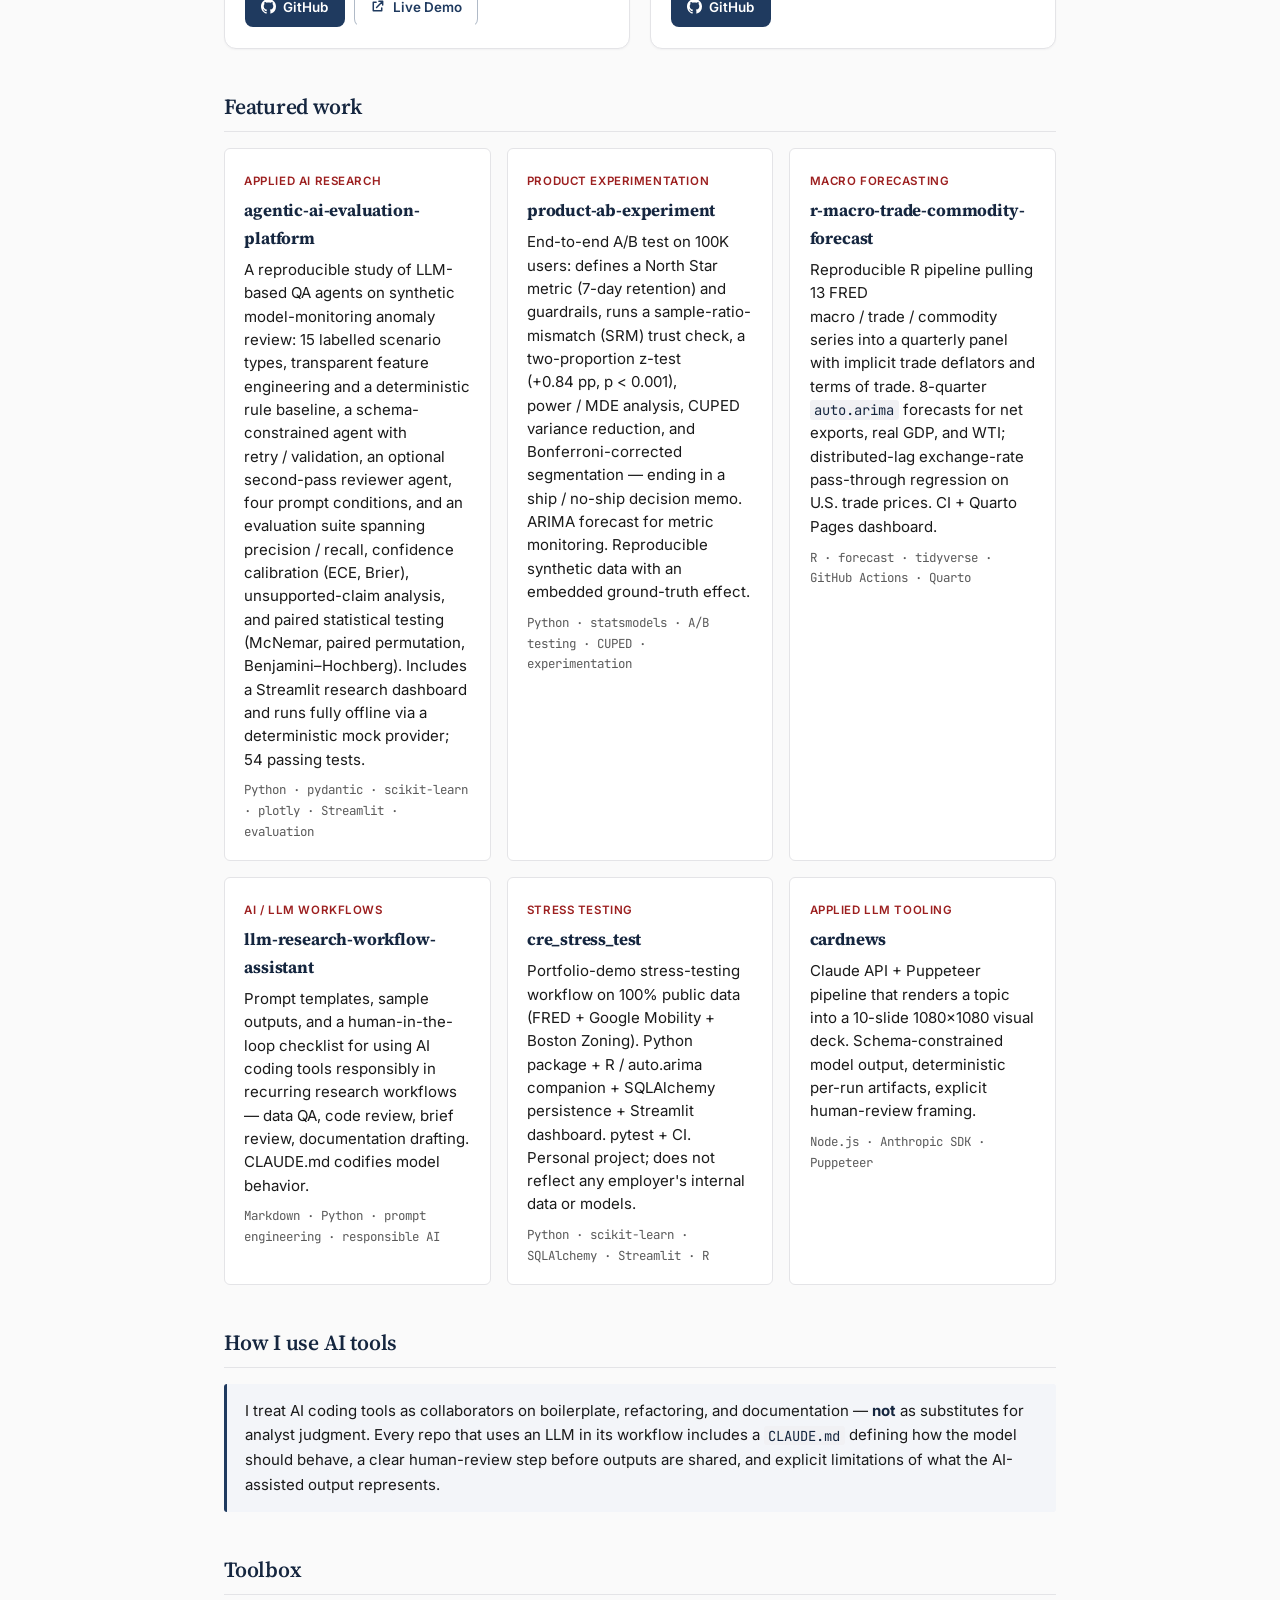
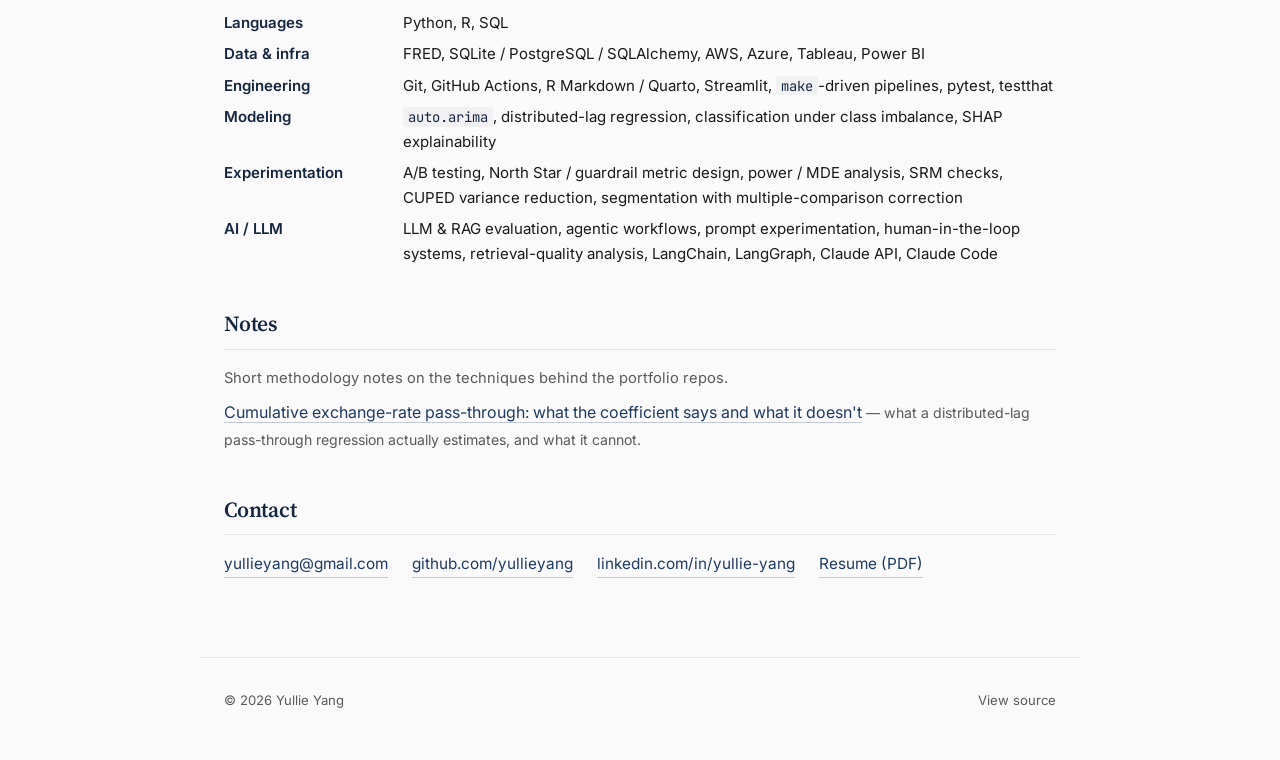
==== commit a9eeaa45: "Add calibration dashboard screenshot to Agentic AI card Captured from the live Streamlit app (mock p" ====
--- a/index.html
+++ b/index.html
@@ -304,7 +304,7 @@
       <article class="fp-card">
         <div class="fp-media">
           <!-- Drop your real asset at this path (or change the src); the dashed chip shows until then -->
-          <img class="fp-media__img" src="images/project1-placeholder.png" alt="Agentic AI evaluation dashboard" onerror="this.remove()">
+          <img class="fp-media__img" src="images/project1-agentic-calibration.png" alt="Evaluation dashboard: reliability diagram (confidence vs accuracy), ECE 0.127" onerror="this.remove()">
           <span class="fp-media__hint">dashboard / architecture diagram</span>
         </div>
         <div class="fp-body">
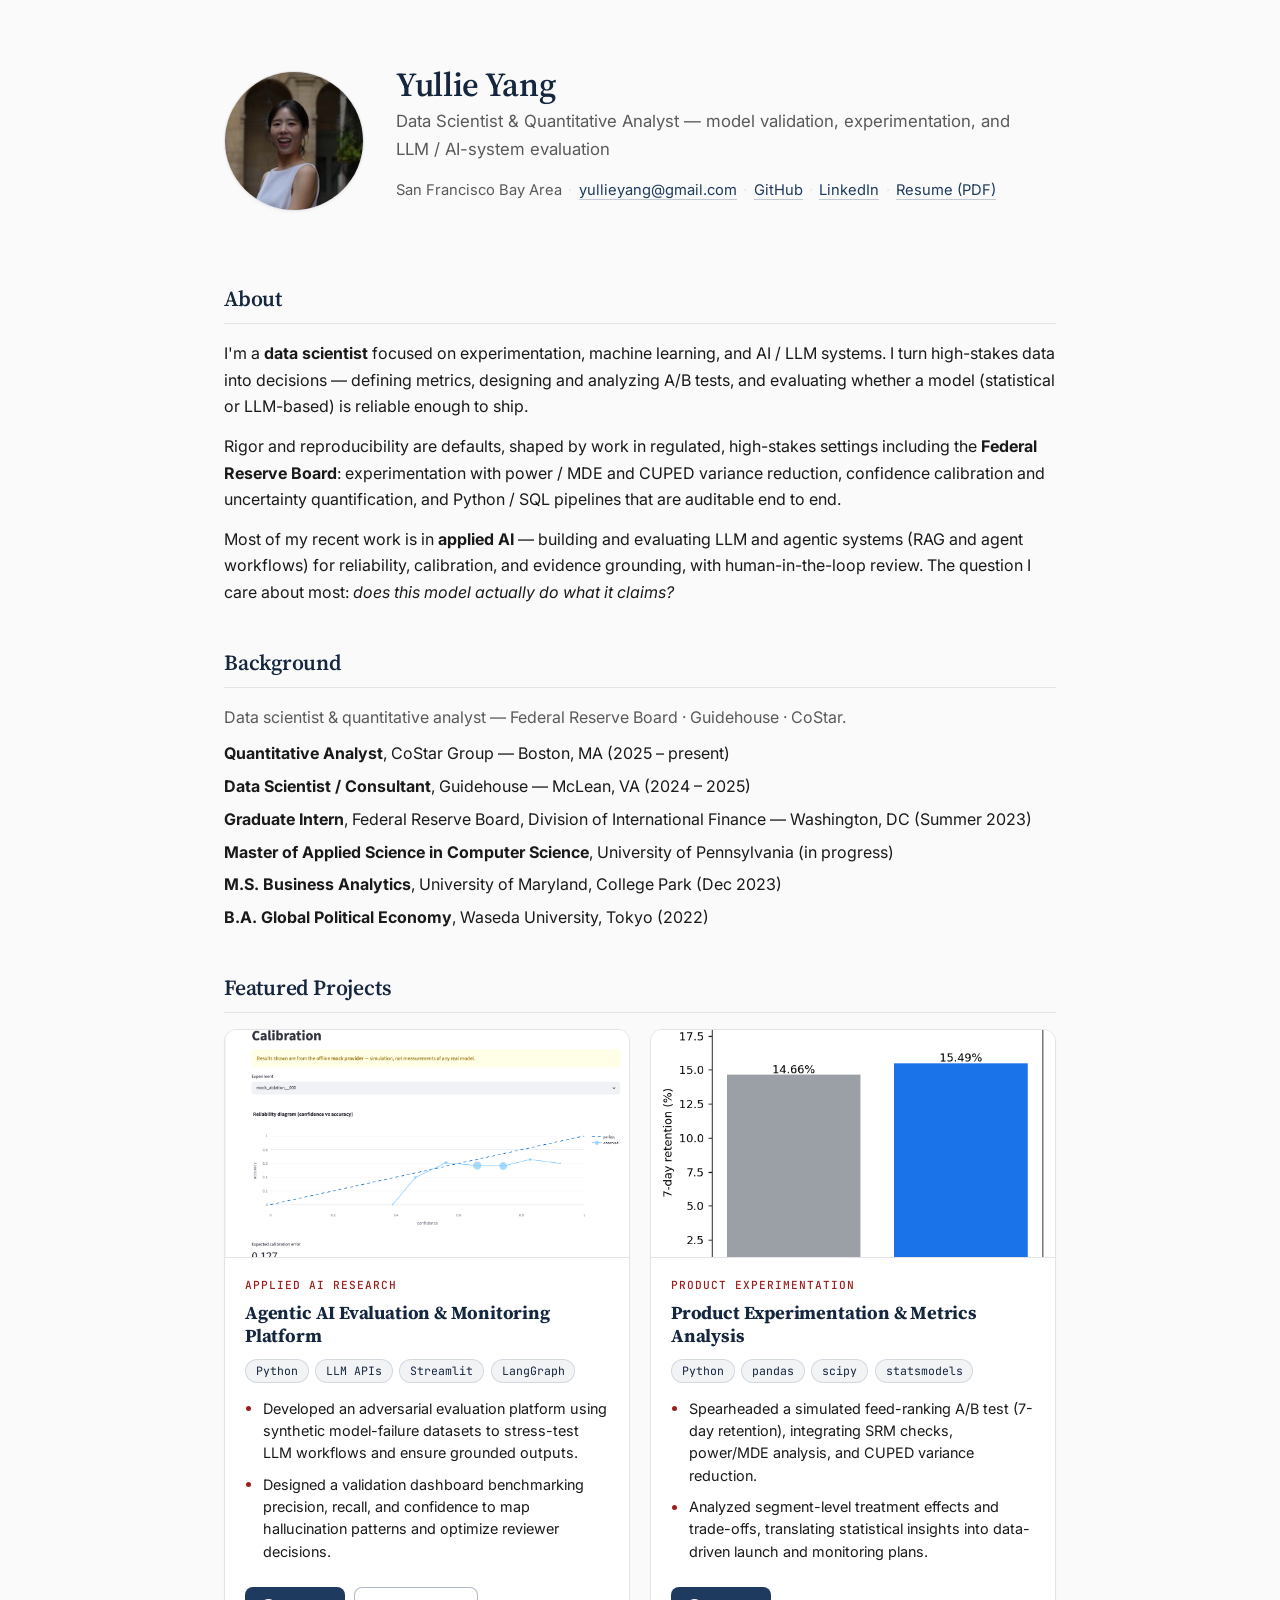
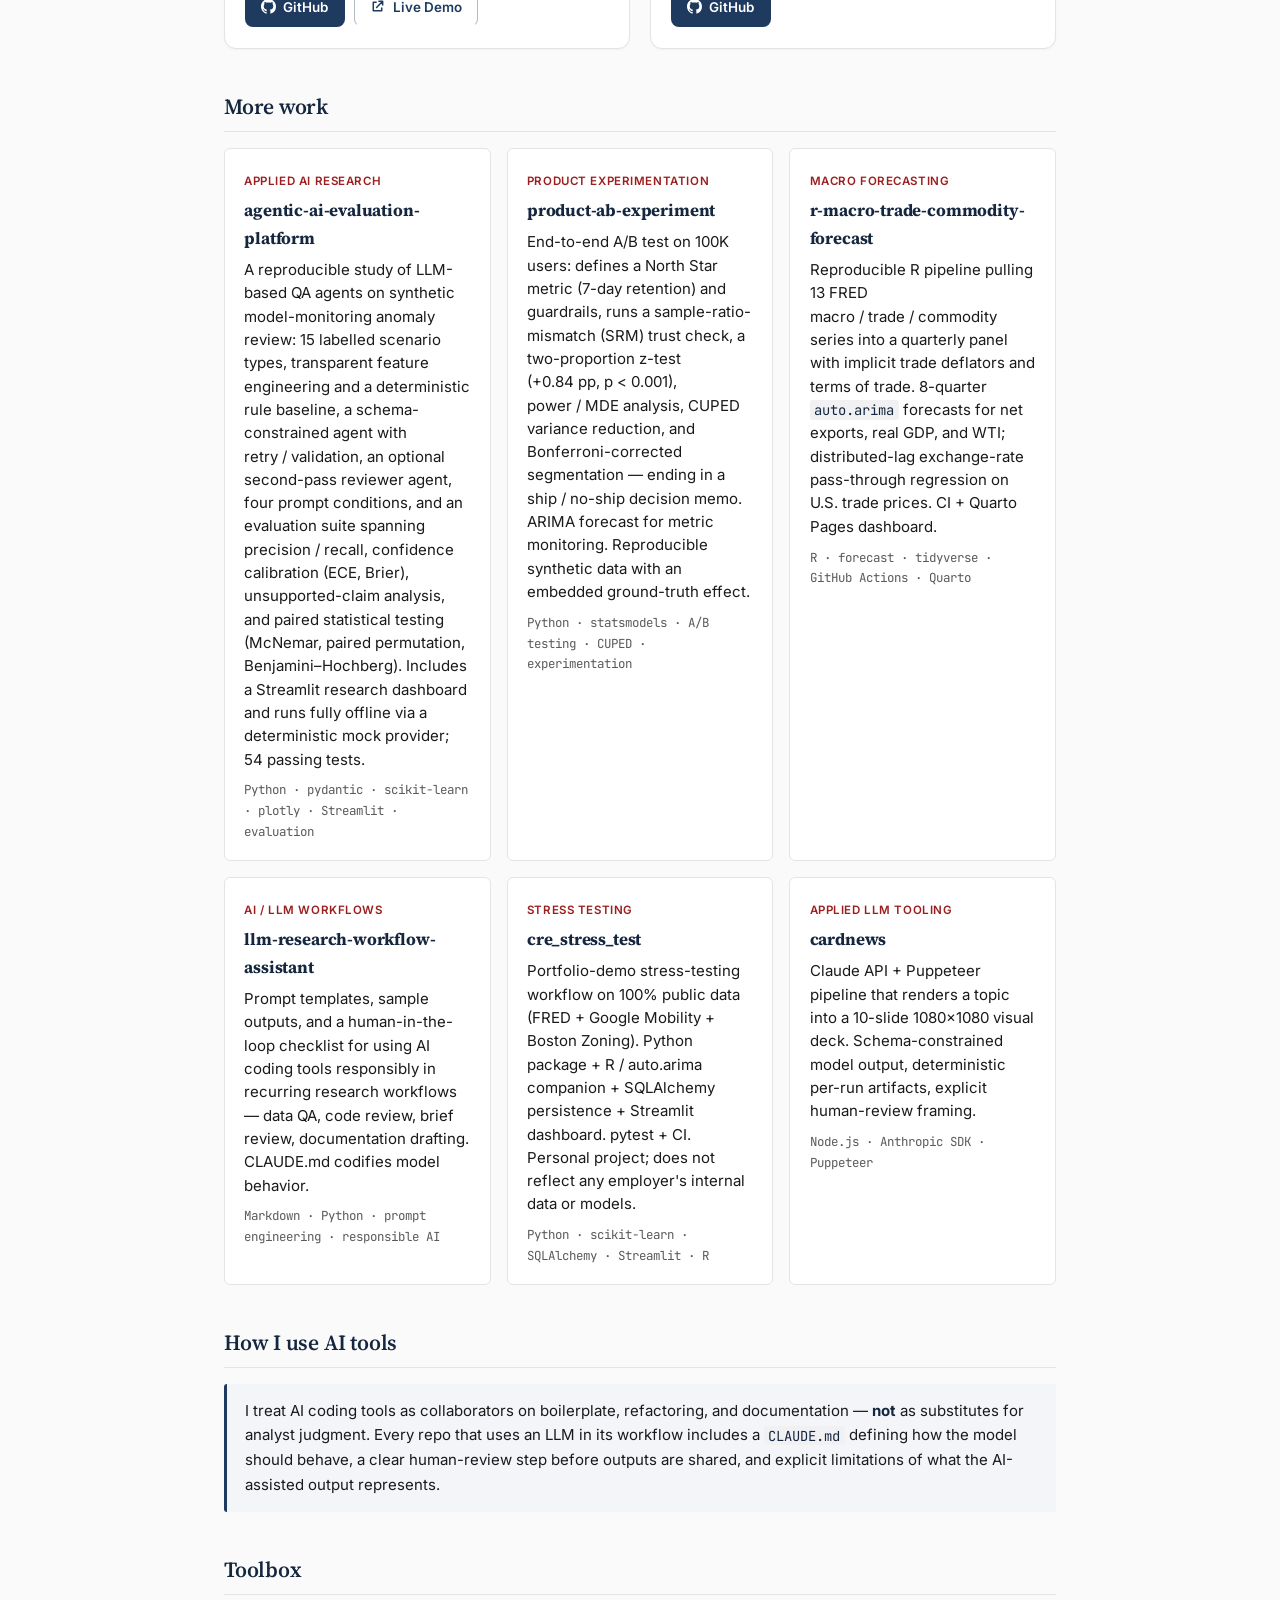
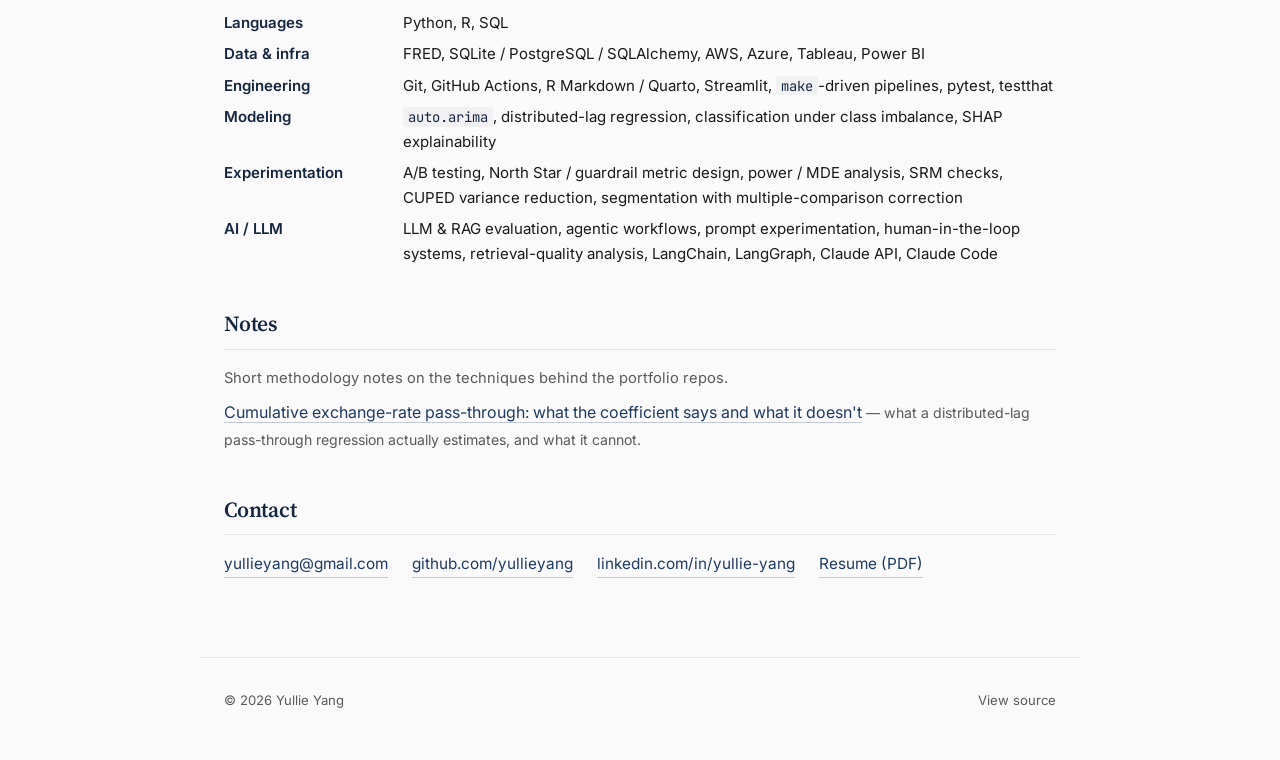
==== commit ab948d73: "Rename lower section heading to "More work" Avoids redundancy with the "Featured Projects" showcase " ====
--- a/index.html
+++ b/index.html
@@ -373,7 +373,7 @@
   </section>
 
   <section>
-    <h2>Featured work</h2>
+    <h2>More work</h2>
     <div class="projects">
 
       <article class="project">
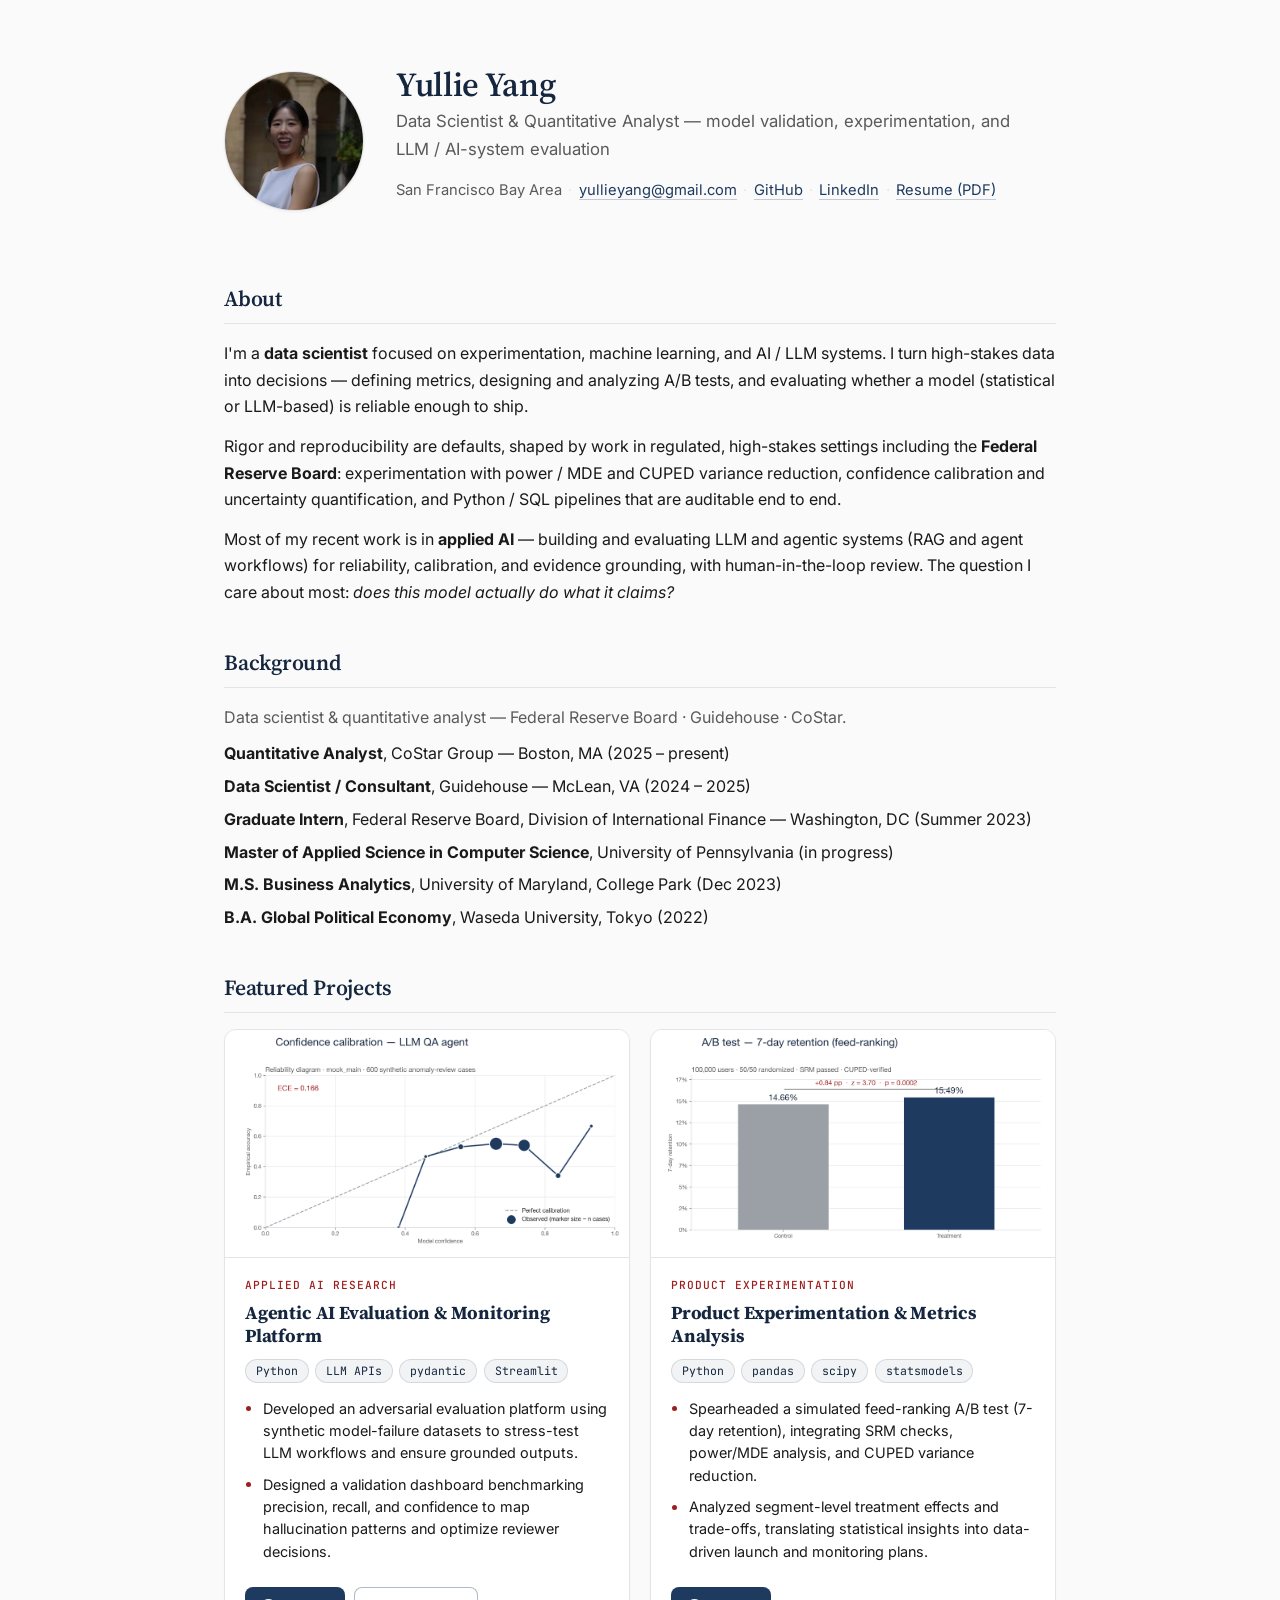
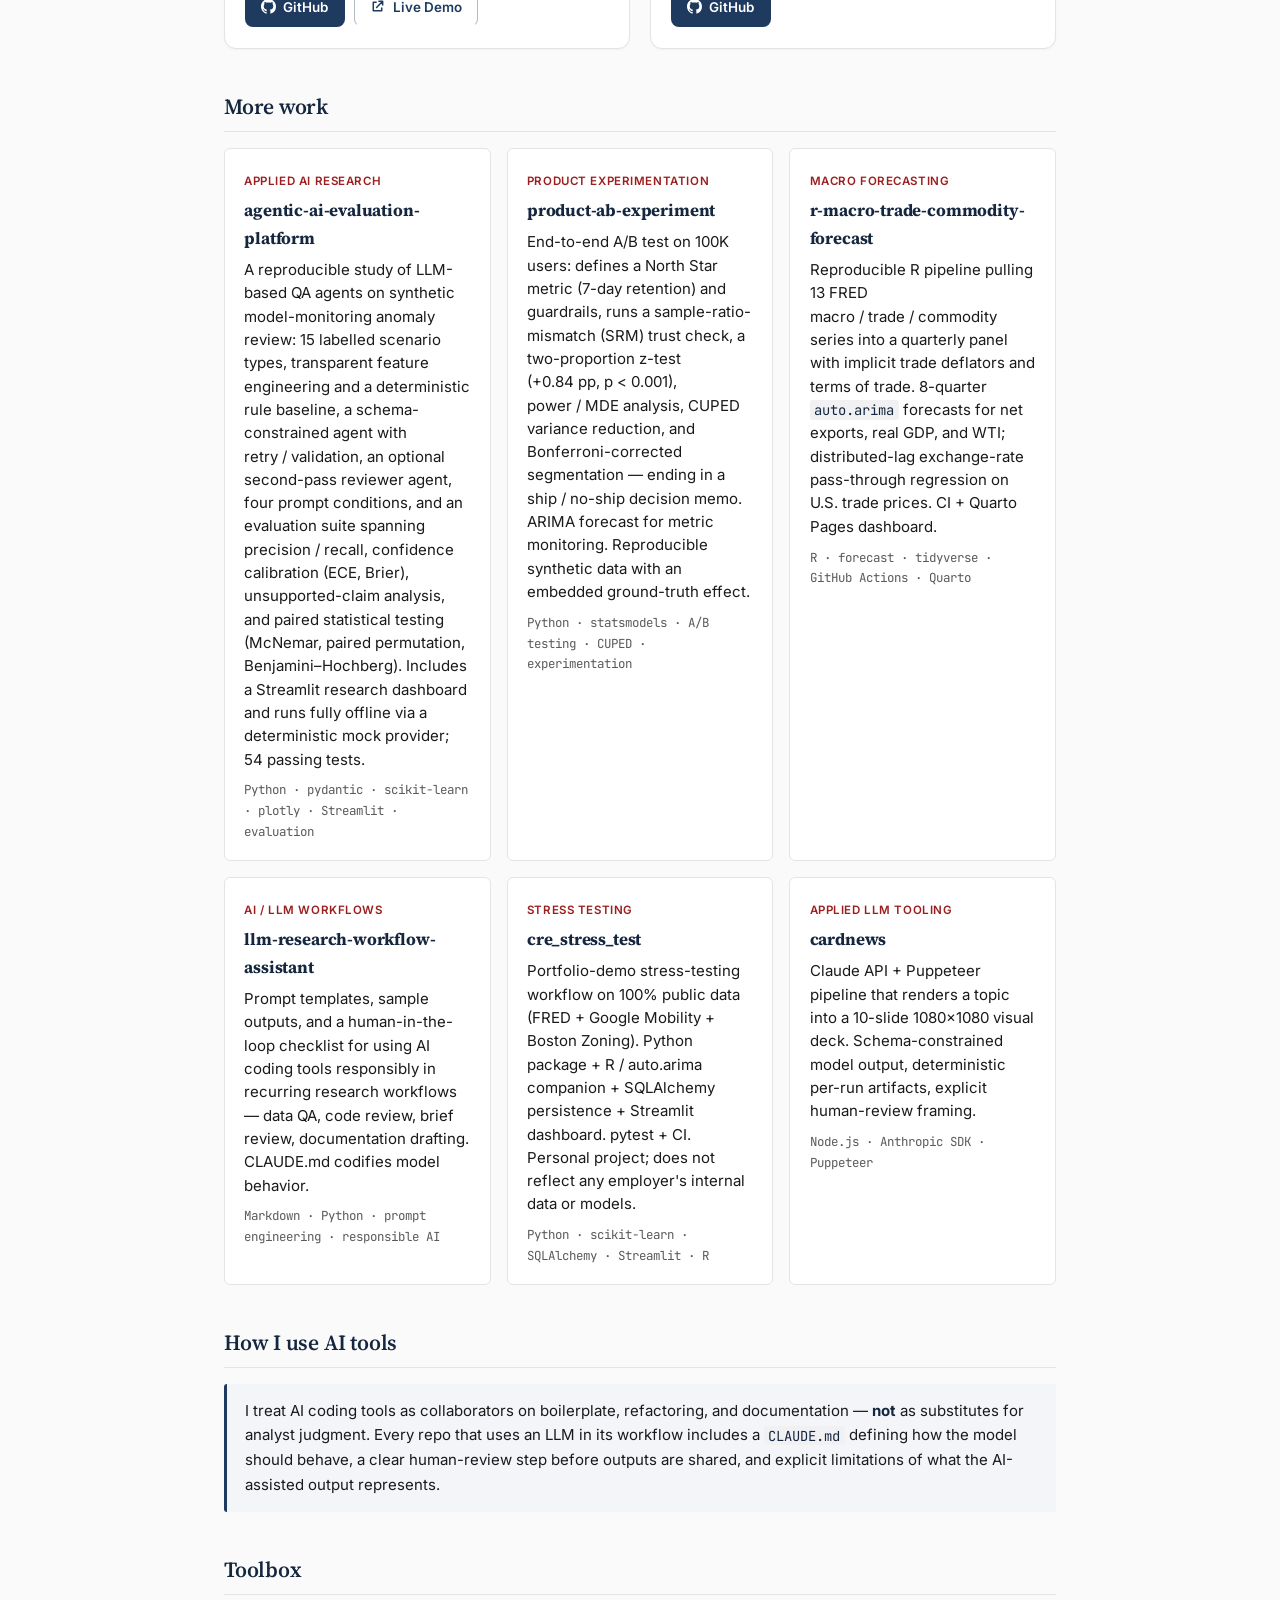
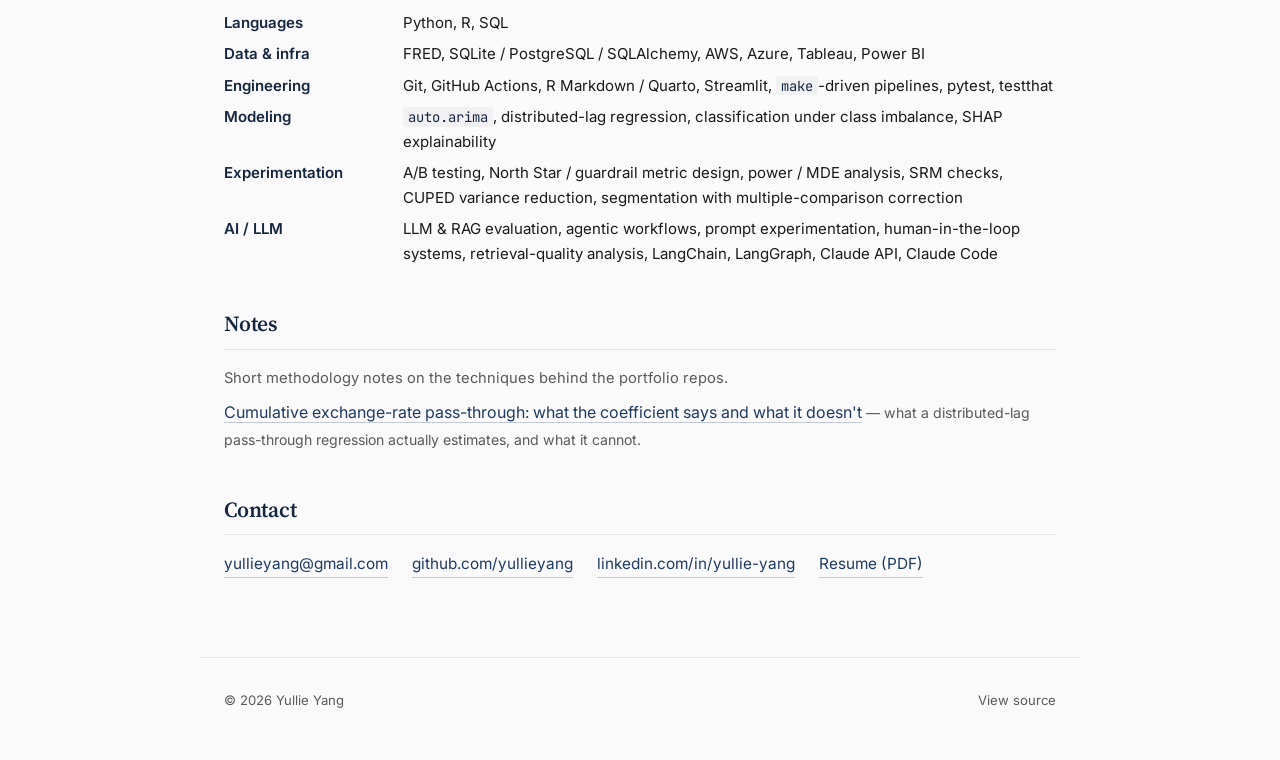
==== commit 311cc1f1: "Replace card screenshots with clean styled figures; fix tech badge - Project 1: reliability diagram " ====
--- a/index.html
+++ b/index.html
@@ -304,7 +304,7 @@
       <article class="fp-card">
         <div class="fp-media">
           <!-- Drop your real asset at this path (or change the src); the dashed chip shows until then -->
-          <img class="fp-media__img" src="images/project1-agentic-calibration.png" alt="Evaluation dashboard: reliability diagram (confidence vs accuracy), ECE 0.127" onerror="this.remove()">
+          <img class="fp-media__img" src="images/project1-calibration.png" alt="Reliability diagram: model confidence vs empirical accuracy for the LLM QA agent, ECE 0.166 over 600 synthetic cases" onerror="this.remove()">
           <span class="fp-media__hint">dashboard / architecture diagram</span>
         </div>
         <div class="fp-body">
@@ -314,8 +314,8 @@
           <ul class="fp-stack" aria-label="Tech stack">
             <li class="fp-badge">Python</li>
             <li class="fp-badge">LLM APIs</li>
+            <li class="fp-badge">pydantic</li>
             <li class="fp-badge">Streamlit</li>
-            <li class="fp-badge">LangGraph</li>
           </ul>
 
           <ul class="fp-points">
@@ -341,7 +341,7 @@
       <article class="fp-card">
         <div class="fp-media">
           <!-- Drop your real asset at this path (or change the src); the dashed chip shows until then -->
-          <img class="fp-media__img" src="images/project2-north-star-retention.png" alt="A/B test result: 7-day retention, Control 14.66% vs Treatment 15.49%" onerror="this.remove()">
+          <img class="fp-media__img" src="images/project2-retention.png" alt="A/B test bar chart: 7-day retention, Control 14.66% vs Treatment 15.49% (+0.84 pp, p=0.0002)" onerror="this.remove()">
           <span class="fp-media__hint">data visualization / statistical plot</span>
         </div>
         <div class="fp-body">
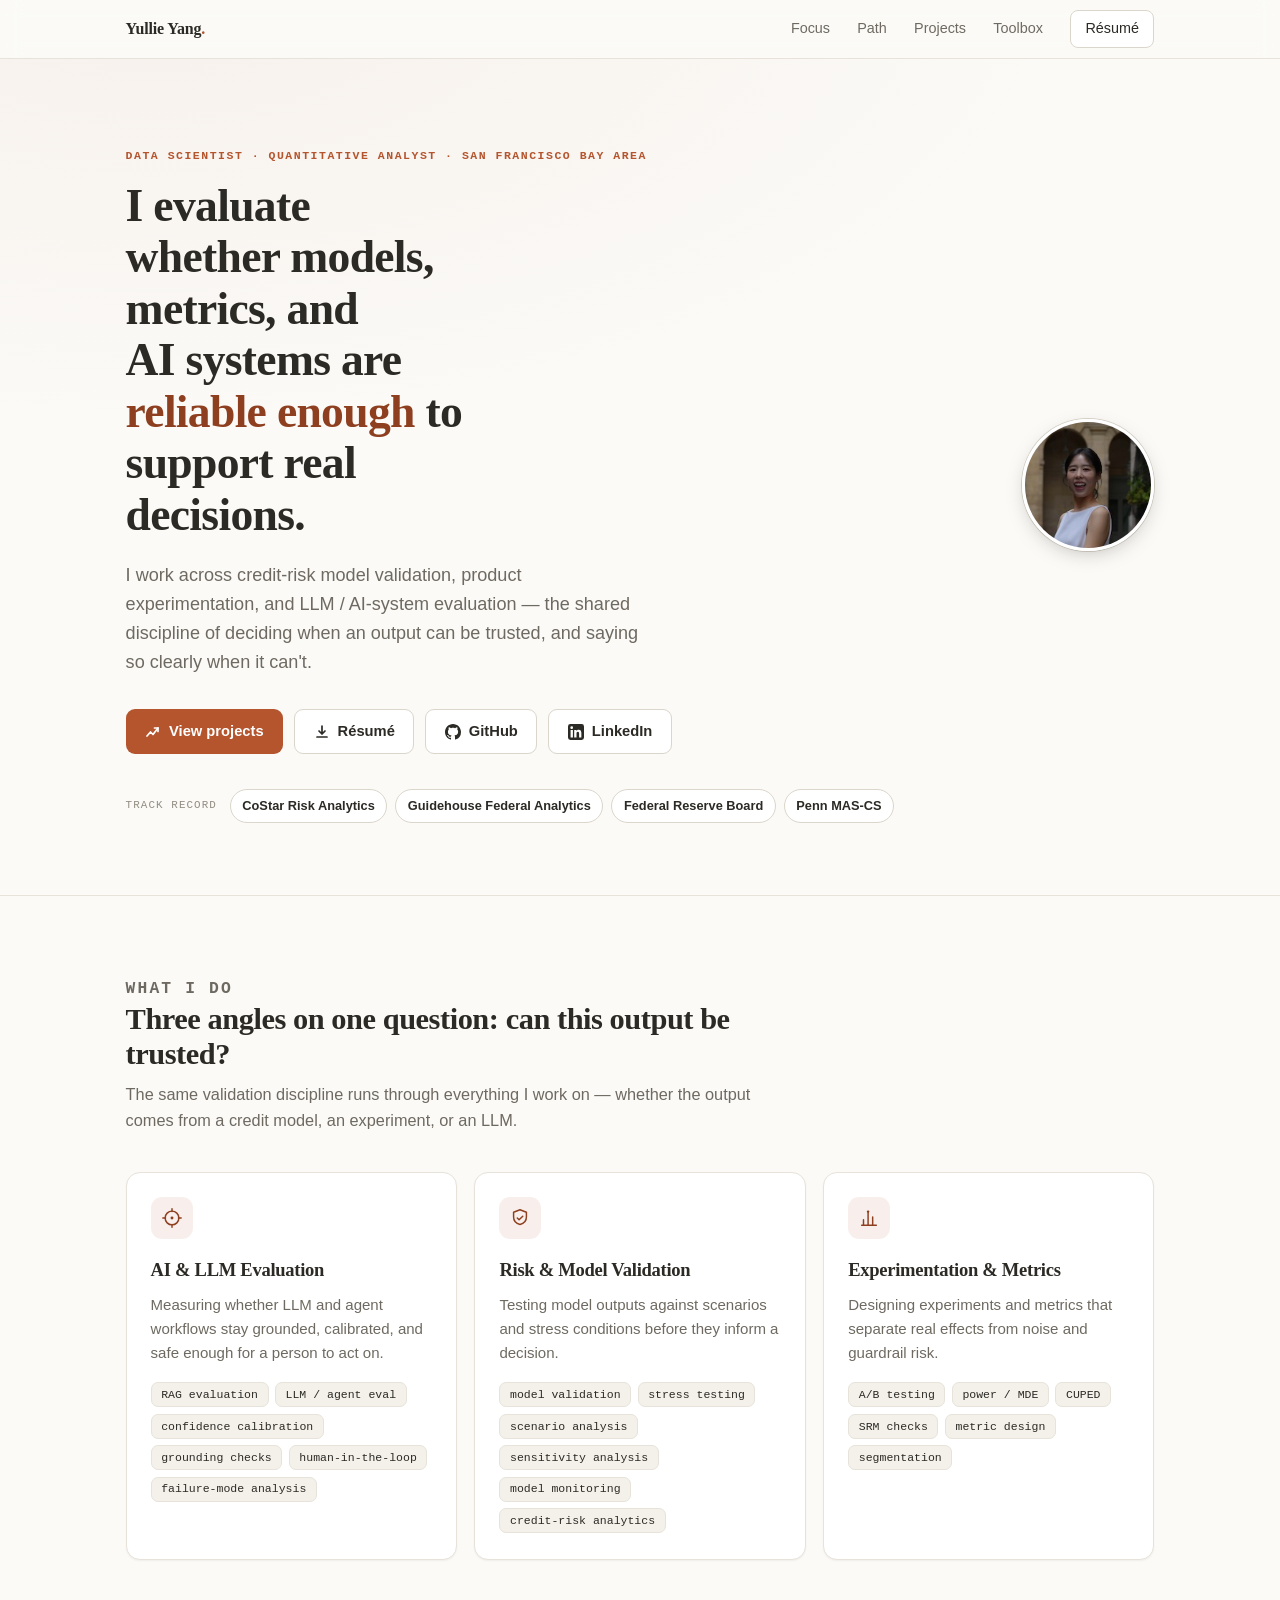
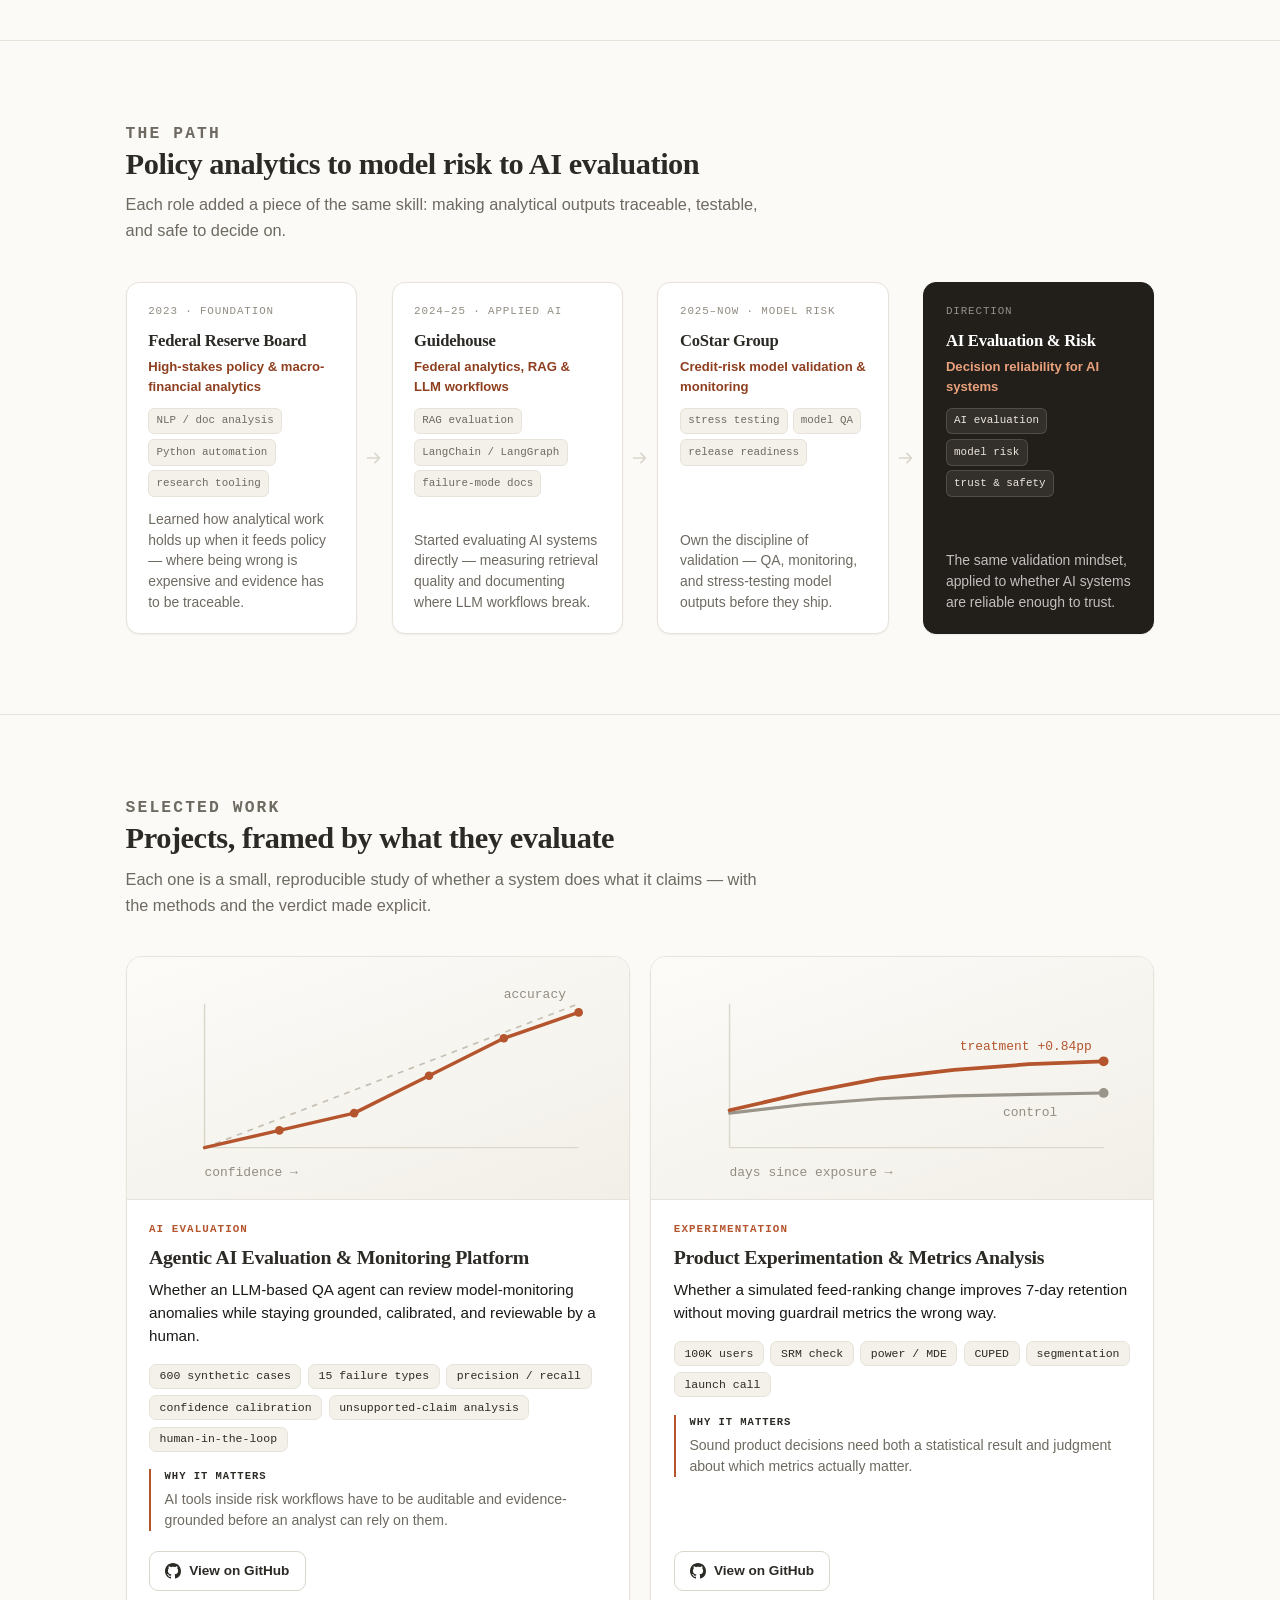
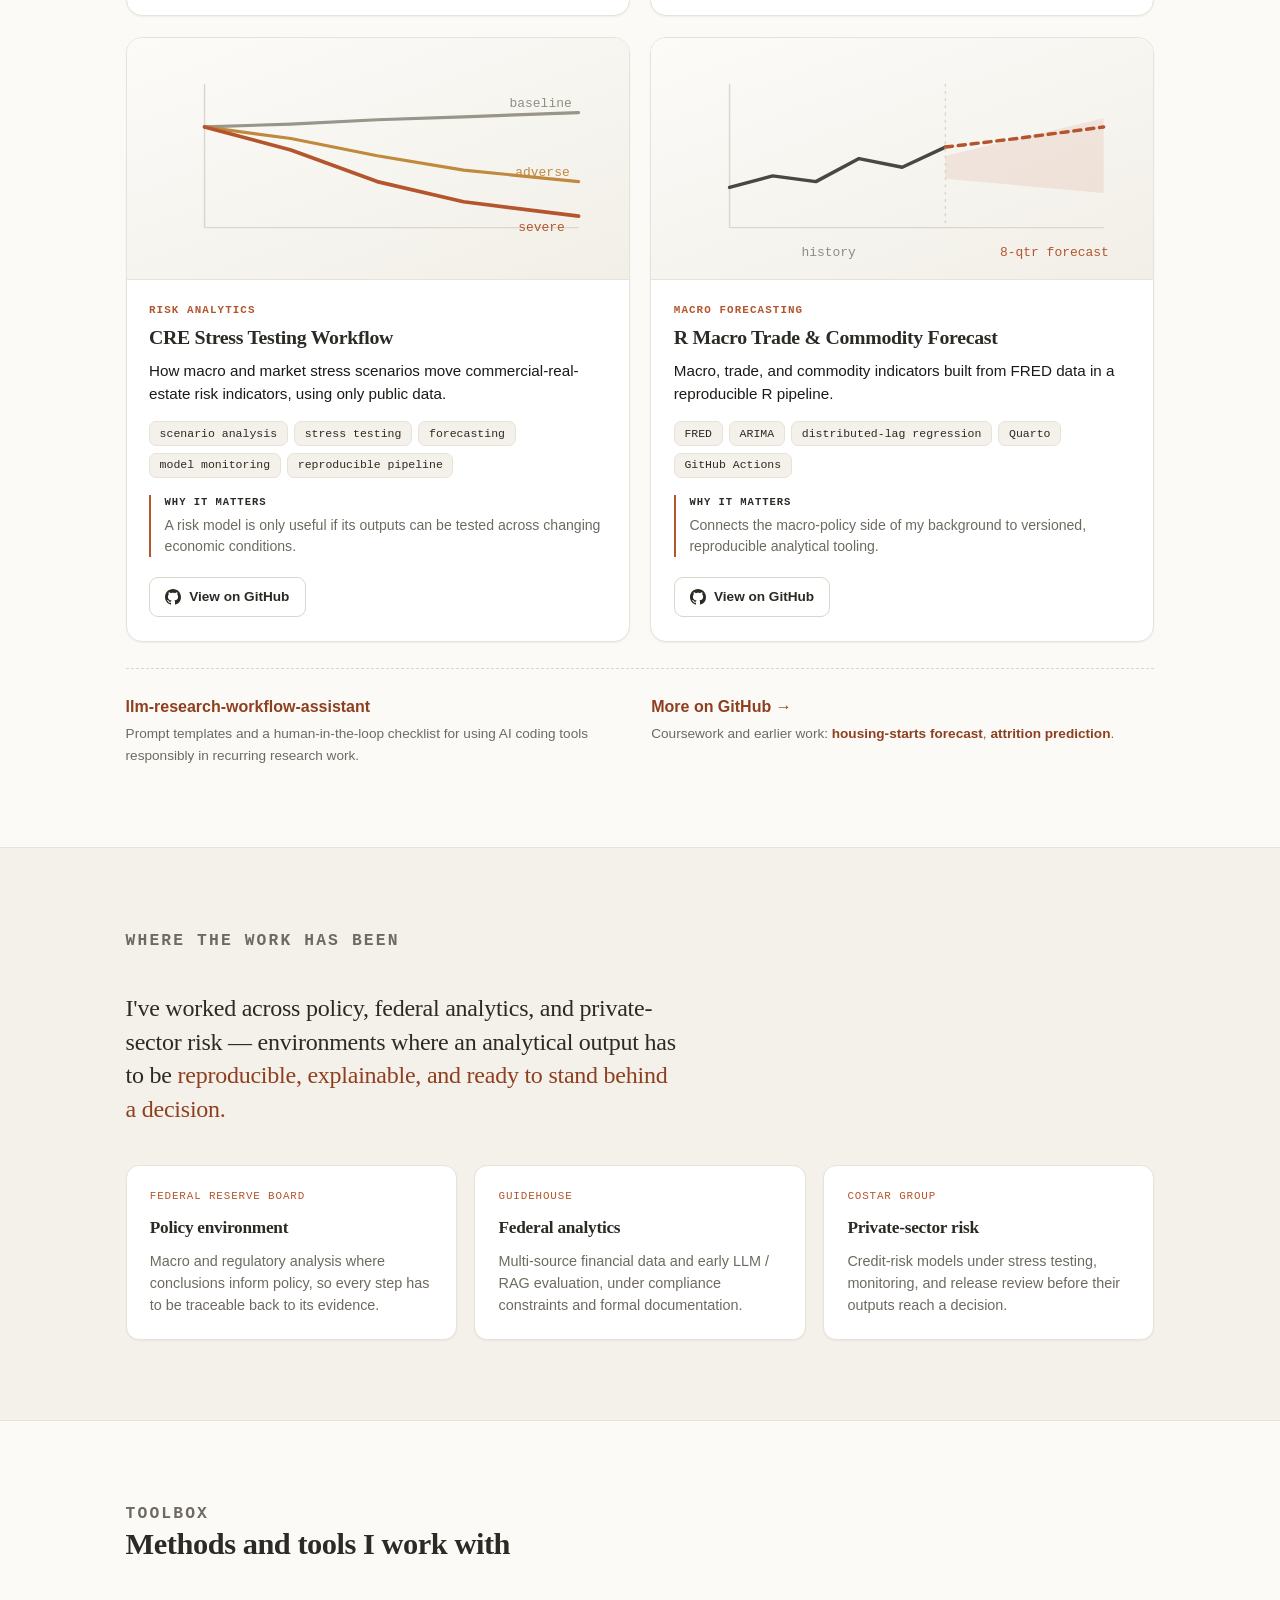
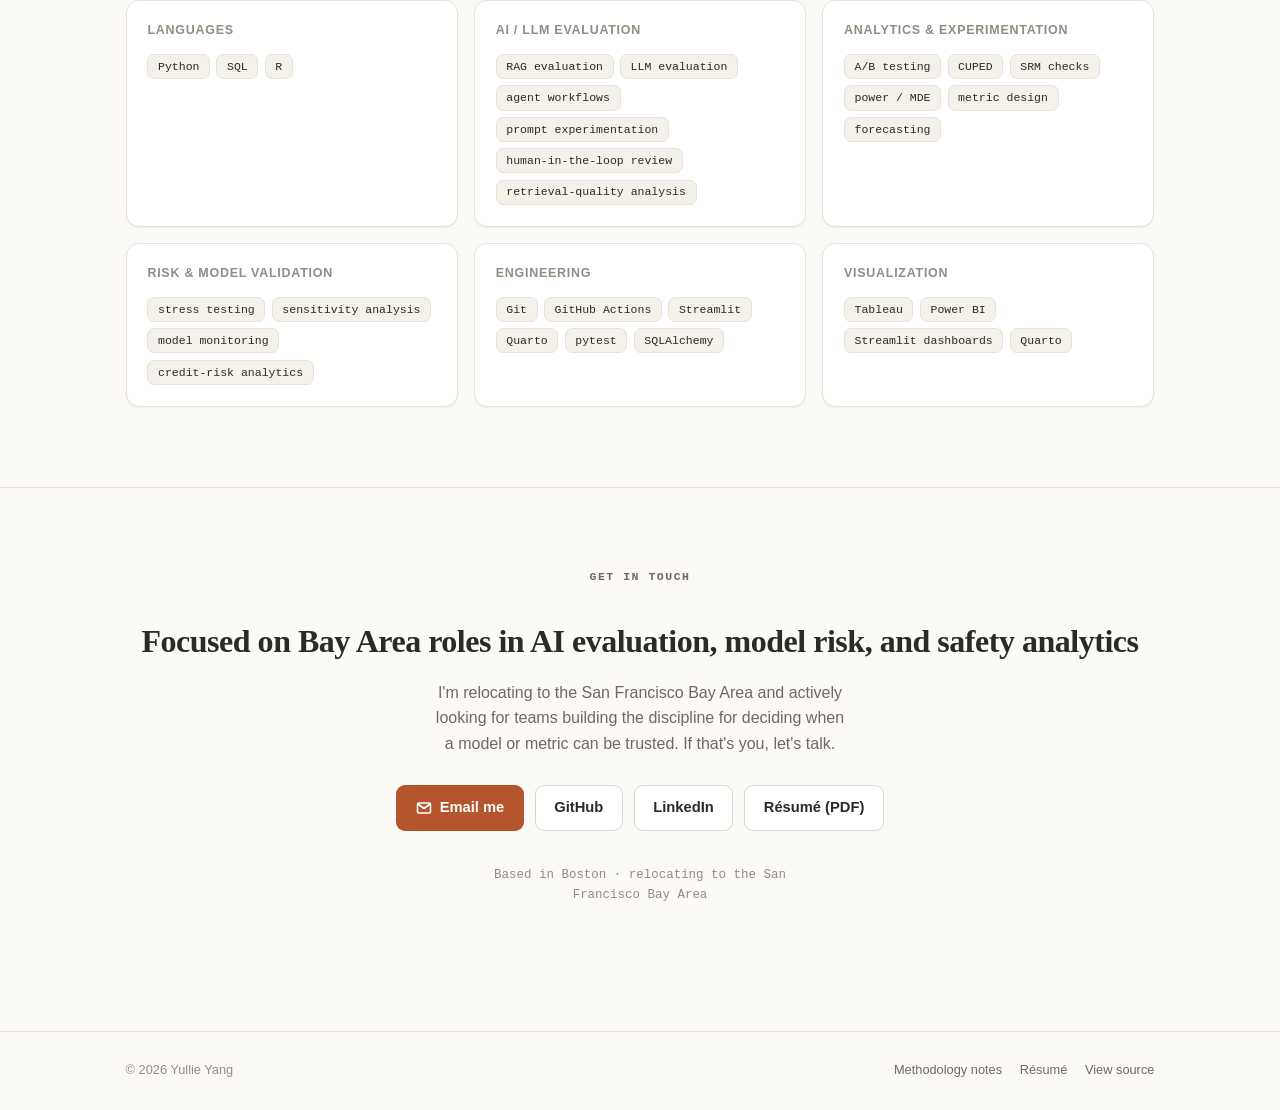
==== commit 475b6c0c: "Redesign landing page: positioning-first, visual portfolio Rebuild index.html around a clear evaluat" ====
--- a/index.html
+++ b/index.html
@@ -4,479 +4,686 @@
   <meta charset="UTF-8">
   <meta name="viewport" content="width=device-width, initial-scale=1">
   <title>Yullie Yang — Data Scientist &amp; Quantitative Analyst</title>
-  <meta name="description" content="Yullie Yang — data scientist and quantitative analyst: model validation, experimentation and A/B testing, and LLM / AI-system evaluation. Experience at the Federal Reserve Board, Guidehouse, and CoStar.">
+  <meta name="description" content="Yullie Yang — data scientist and quantitative analyst focused on evaluating whether models, metrics, and AI systems are reliable enough to support real decisions. Experience at the Federal Reserve Board, Guidehouse, and CoStar.">
   <link rel="canonical" href="https://yullieyang.github.io/">
   <meta property="og:title" content="Yullie Yang — Data Scientist &amp; Quantitative Analyst">
-  <meta property="og:description" content="Data scientist and quantitative analyst — model validation, A/B experimentation, and LLM / AI-system evaluation. Experience at the Federal Reserve Board.">
+  <meta property="og:description" content="I evaluate whether models, metrics, and AI systems are reliable enough to support real decisions — model validation, experimentation, and LLM / AI evaluation.">
   <meta property="og:type" content="website">
   <meta property="og:url" content="https://yullieyang.github.io/">
-
-  <link rel="preconnect" href="https://fonts.googleapis.com">
-  <link rel="preconnect" href="https://fonts.gstatic.com" crossorigin>
-  <link href="https://fonts.googleapis.com/css2?family=Source+Serif+4:wght@400;600;700&family=Inter:wght@400;500;600&family=JetBrains+Mono:wght@400;500&display=swap" rel="stylesheet">
+  <link rel="icon" href="data:image/svg+xml,%3Csvg xmlns='http://www.w3.org/2000/svg' viewBox='0 0 32 32'%3E%3Crect width='32' height='32' rx='7' fill='%23B4552E'/%3E%3Ctext x='16' y='22' font-family='Georgia,serif' font-size='17' fill='%23FBFAF7' text-anchor='middle'%3EY%3C/text%3E%3C/svg%3E">
 
   <style>
     :root {
-      --navy: #1f3a5f;
-      --navy-dark: #15263f;
-      --accent: #9c1f1f;
-      --ink: #1a1a1a;
-      --muted: #5a5a5a;
-      --rule: #e4e4e7;
-      --bg: #fafafa;
-      --card: #ffffff;
-      --max: 880px;
-    }
+      --paper:   #FBFAF7;
+      --paper-2: #F4F1EA;
+      --card:    #FFFFFF;
+      --ink:     #1B1A17;
+      --ink-2:   #2C2A25;
+      --muted:   #6E6A61;
+      --faint:   #928D82;
+      --line:    #E7E3DA;
+      --line-2:  #DBD6CB;
+      --accent:  #B4552E;
+      --accent-deep: #8E3F1F;
+      --accent-soft: rgba(180, 85, 46, 0.09);
+      --wrap: 1080px;
+      --serif: Georgia, "Times New Roman", "Iowan Old Style", serif;
+      --sans: -apple-system, BlinkMacSystemFont, "Segoe UI", Roboto, "Helvetica Neue", Arial, sans-serif;
+      --mono: ui-monospace, SFMono-Regular, "SF Mono", Menlo, Consolas, monospace;
+      --shadow-sm: 0 1px 2px rgba(27, 26, 23, 0.05);
+      --shadow-md: 0 14px 34px -18px rgba(27, 26, 23, 0.30);
+    }
+
     * { box-sizing: border-box; }
     html { scroll-behavior: smooth; }
     body {
       margin: 0;
-      font-family: 'Inter', -apple-system, BlinkMacSystemFont, "Segoe UI", sans-serif;
+      font-family: var(--sans);
       font-size: 16px;
-      line-height: 1.65;
+      line-height: 1.6;
       color: var(--ink);
-      background: var(--bg);
+      background: var(--paper);
       -webkit-font-smoothing: antialiased;
-    }
-    a { color: var(--navy); text-decoration: none; border-bottom: 1px solid rgba(31, 58, 95, 0.25); transition: border-color 0.15s ease; }
-    a:hover { border-bottom-color: var(--navy); }
-    h1, h2, h3 {
-      font-family: 'Source Serif 4', Georgia, serif;
-      color: var(--navy-dark);
-      font-weight: 600;
-      letter-spacing: -0.01em;
-    }
-    h1 { font-size: 2.1rem; margin: 0 0 0.25rem; line-height: 1.2; }
-    h2 { font-size: 1.35rem; margin: 2.5rem 0 1rem; padding-bottom: 0.4rem; border-bottom: 1px solid var(--rule); }
-    h3 { font-size: 1.05rem; margin: 0 0 0.35rem; font-weight: 700; }
-    code, .mono { font-family: 'JetBrains Mono', ui-monospace, SFMono-Regular, Menlo, monospace; font-size: 0.92em; }
-    code { background: #f1f1f4; padding: 0.05em 0.35em; border-radius: 3px; color: var(--navy-dark); }
-
-    header {
-      max-width: var(--max);
-      margin: 0 auto;
-      padding: 4rem 1.5rem 1.5rem;
-      display: grid;
-      grid-template-columns: 140px 1fr;
-      gap: 2rem;
-      align-items: center;
-    }
-    .avatar {
-      width: 140px;
-      height: 140px;
-      border-radius: 50%;
-      object-fit: cover;
-      border: 1px solid var(--rule);
-      box-shadow: 0 1px 3px rgba(0,0,0,0.05);
-    }
-    .role { color: var(--muted); font-size: 1.05rem; margin: 0.25rem 0 0.6rem; }
-    .meta { color: var(--muted); font-size: 0.92rem; }
-    .meta span + span::before { content: " · "; margin: 0 0.15rem; color: var(--rule); }
-
-    main { max-width: var(--max); margin: 0 auto; padding: 0 1.5rem 4rem; }
-
-    .bio p { margin: 0 0 0.85rem; }
-    .bio p:last-child { margin-bottom: 0; }
-
-    .projects {
-      display: grid;
-      grid-template-columns: repeat(auto-fit, minmax(260px, 1fr));
-      gap: 1rem;
-      margin-top: 1rem;
-    }
-    .project {
-      background: var(--card);
-      border: 1px solid var(--rule);
-      border-radius: 6px;
-      padding: 1.1rem 1.2rem;
-      transition: border-color 0.15s ease, transform 0.15s ease;
-    }
-    .project:hover { border-color: var(--navy); }
-    .project h3 a { border-bottom: none; color: var(--navy-dark); }
-    .project h3 a:hover { color: var(--navy); }
-    .project p { margin: 0.35rem 0 0; color: var(--ink); font-size: 0.94rem; line-height: 1.55; }
-    .project .tag {
-      display: inline-block;
+      text-rendering: optimizeLegibility;
+    }
+    a { color: var(--accent-deep); text-decoration: none; }
+    a:hover { color: var(--accent); }
+
+    h1, h2, h3 { font-family: var(--serif); color: var(--ink-2); font-weight: 700; letter-spacing: -0.015em; overflow-wrap: break-word; }
+    body { overflow-x: hidden; }
+
+    .wrap { max-width: var(--wrap); margin: 0 auto; padding: 0 1.6rem; }
+    @media (max-width: 440px) { .wrap { padding: 0 1.15rem; } .hero h1 { font-size: 1.95rem; } .section { padding: 3.5rem 0; } }
+
+    .eyebrow {
+      font-family: var(--mono);
       font-size: 0.72rem;
       font-weight: 600;
-      letter-spacing: 0.05em;
+      letter-spacing: 0.13em;
       text-transform: uppercase;
       color: var(--accent);
-      margin-bottom: 0.35rem;
-    }
-    .project .stack {
-      display: block;
-      margin-top: 0.6rem;
-      font-family: 'JetBrains Mono', ui-monospace, SFMono-Regular, Menlo, monospace;
-      font-size: 0.78rem;
-      color: var(--muted);
-    }
-
-.toolbox { display: grid; grid-template-columns: 160px 1fr; gap: 0.4rem 1.2rem; font-size: 0.94rem; }
-    .toolbox dt { color: var(--navy-dark); font-weight: 600; }
-    .toolbox dd { margin: 0; color: var(--ink); }
-
-    .ai-note {
-      background: #f3f5f9;
-      border-left: 3px solid var(--navy);
-      padding: 0.9rem 1.1rem;
-      border-radius: 3px;
-      font-size: 0.94rem;
-    }
-    .ai-note p { margin: 0; }
-    .ai-note strong { color: var(--navy-dark); }
-
-    .contact { display: flex; flex-wrap: wrap; gap: 0.4rem 1.5rem; font-size: 0.96rem; }
-    .contact a { display: inline-flex; align-items: center; gap: 0.4rem; }
-
+      margin: 0 0 0.9rem;
+    }
+    .section { padding: 5rem 0; border-top: 1px solid var(--line); }
+    .section-head { max-width: 640px; margin: 0 0 2.4rem; }
+    .section-head h2 { font-size: 1.9rem; line-height: 1.15; margin: 0 0 0.6rem; }
+    .section-head p { color: var(--muted); font-size: 1.02rem; margin: 0; }
+
+    /* ---------- nav ---------- */
+    nav {
+      position: sticky; top: 0; z-index: 50;
+      background: rgba(251, 250, 247, 0.82);
+      backdrop-filter: saturate(180%) blur(10px);
+      -webkit-backdrop-filter: saturate(180%) blur(10px);
+      border-bottom: 1px solid var(--line);
+    }
+    .nav-inner { display: flex; align-items: center; justify-content: space-between; height: 58px; }
+    .brand { font-family: var(--serif); font-weight: 700; font-size: 1rem; color: var(--ink-2); letter-spacing: -0.01em; }
+    .brand .dot { color: var(--accent); }
+    .nav-links { display: flex; align-items: center; gap: 1.7rem; }
+    .nav-links a { font-size: 0.9rem; color: var(--muted); font-weight: 500; }
+    .nav-links a:hover { color: var(--ink); }
+    .nav-links .nav-cta {
+      color: var(--ink-2); border: 1px solid var(--line-2); border-radius: 8px;
+      padding: 0.42rem 0.9rem; background: var(--card);
+    }
+    .nav-links .nav-cta:hover { border-color: var(--accent); color: var(--accent-deep); }
+    @media (max-width: 720px) { .nav-links a:not(.nav-cta) { display: none; } }
+
+    /* ---------- hero ---------- */
+    .hero { position: relative; padding: 5.5rem 0 4.5rem; overflow: hidden; }
+    .hero::before {
+      content: ""; position: absolute; inset: 0;
+      background: radial-gradient(120% 90% at 12% -10%, rgba(180, 85, 46, 0.06), transparent 60%);
+      pointer-events: none;
+    }
+    .hero-grid { position: relative; display: grid; grid-template-columns: 1fr auto; gap: 3rem; align-items: center; }
+    .hero h1 { font-size: 2.85rem; line-height: 1.13; margin: 0 0 1.3rem; max-width: 15ch; }
+    .hero h1 .hl { color: var(--accent-deep); }
+    .hero-sub { font-size: 1.13rem; line-height: 1.6; color: var(--muted); max-width: 52ch; margin: 0 0 2rem; }
+    .hero-photo {
+      width: 132px; height: 132px; border-radius: 50%; object-fit: cover;
+      border: 3px solid var(--card); box-shadow: 0 6px 22px -8px rgba(27,26,23,0.35), 0 0 0 1px var(--line-2);
+    }
+    @media (max-width: 780px) {
+      .hero-grid { grid-template-columns: 1fr; gap: 1.8rem; }
+      .hero-photo { width: 96px; height: 96px; order: -1; }
+      .hero h1 { font-size: 2.15rem; }
+    }
+
+    .btn-row { display: flex; flex-wrap: wrap; gap: 0.7rem; margin-bottom: 2.2rem; }
+    .btn {
+      display: inline-flex; align-items: center; gap: 0.5rem;
+      font-size: 0.92rem; font-weight: 600; font-family: var(--sans);
+      padding: 0.62rem 1.15rem; border-radius: 9px; border: 1px solid transparent;
+      transition: transform 0.14s ease, background 0.14s ease, border-color 0.14s ease, color 0.14s ease;
+    }
+    .btn svg { width: 16px; height: 16px; }
+    .btn-primary { background: var(--accent); color: #fff; }
+    .btn-primary:hover { background: var(--accent-deep); color: #fff; transform: translateY(-1px); }
+    .btn-ghost { background: var(--card); color: var(--ink-2); border-color: var(--line-2); }
+    .btn-ghost:hover { border-color: var(--accent); color: var(--accent-deep); transform: translateY(-1px); }
+
+    .cred-row { display: flex; flex-wrap: wrap; gap: 0.5rem; align-items: center; }
+    .cred-row .lbl { font-family: var(--mono); font-size: 0.68rem; letter-spacing: 0.1em; text-transform: uppercase; color: var(--faint); margin-right: 0.3rem; }
+    .cred {
+      font-size: 0.8rem; font-weight: 600; color: var(--ink-2);
+      background: var(--card); border: 1px solid var(--line-2);
+      padding: 0.34rem 0.72rem; border-radius: 999px;
+    }
+
+    /* ---------- pillars ---------- */
+    .grid-3 { display: grid; grid-template-columns: repeat(auto-fit, minmax(270px, 1fr)); gap: 1.1rem; }
+    .pillar {
+      background: var(--card); border: 1px solid var(--line); border-radius: 14px;
+      padding: 1.5rem 1.5rem 1.6rem; box-shadow: var(--shadow-sm);
+      transition: transform 0.16s ease, box-shadow 0.16s ease, border-color 0.16s ease;
+    }
+    .pillar:hover { transform: translateY(-3px); box-shadow: var(--shadow-md); border-color: var(--line-2); }
+    .pillar-ic {
+      width: 42px; height: 42px; border-radius: 11px; display: flex; align-items: center; justify-content: center;
+      background: var(--accent-soft); color: var(--accent-deep); margin-bottom: 1rem;
+    }
+    .pillar-ic svg { width: 22px; height: 22px; }
+    .pillar h3 { font-size: 1.16rem; margin: 0 0 0.5rem; }
+    .pillar p { color: var(--muted); font-size: 0.94rem; margin: 0 0 1.1rem; }
+
+    .chips { display: flex; flex-wrap: wrap; gap: 0.4rem; padding: 0; margin: 0; list-style: none; }
+    .chip {
+      font-family: var(--mono); font-size: 0.72rem; line-height: 1;
+      padding: 0.36rem 0.6rem; border-radius: 7px;
+      color: var(--ink-2); background: var(--paper-2); border: 1px solid var(--line);
+      white-space: nowrap;
+    }
+
+    /* ---------- career map ---------- */
+    .map { display: flex; flex-direction: column; gap: 0.4rem; }
+    .map-node {
+      background: var(--card); border: 1px solid var(--line); border-radius: 13px;
+      padding: 1.25rem 1.35rem; flex: 1; box-shadow: var(--shadow-sm);
+      display: flex; flex-direction: column;
+    }
+    .map-node .step { font-family: var(--mono); font-size: 0.68rem; letter-spacing: 0.08em; text-transform: uppercase; color: var(--faint); margin-bottom: 0.5rem; }
+    .map-node h3 { font-size: 1.04rem; margin: 0 0 0.15rem; }
+    .map-node .domain { font-size: 0.82rem; color: var(--accent-deep); font-weight: 600; margin: 0 0 0.7rem; }
+    .map-node .kw { display: flex; flex-wrap: wrap; gap: 0.3rem; margin-bottom: 0.75rem; }
+    .map-node .kw span { font-family: var(--mono); font-size: 0.68rem; color: var(--muted); background: var(--paper-2); border: 1px solid var(--line); border-radius: 6px; padding: 0.22rem 0.45rem; }
+    .map-node p { font-size: 0.87rem; line-height: 1.5; color: var(--muted); margin: auto 0 0; }
+    .map-node.is-target { background: #221E1A; border-color: #221E1A; }
+    .map-node.is-target .step { color: rgba(255,255,255,0.5); }
+    .map-node.is-target h3 { color: #fff; }
+    .map-node.is-target .domain { color: #E9A17C; }
+    .map-node.is-target .kw span { color: #EDE7DF; background: rgba(255,255,255,0.08); border-color: rgba(255,255,255,0.14); }
+    .map-node.is-target p { color: rgba(255,255,255,0.72); }
+    .map-arrow { align-self: center; color: var(--line-2); flex: 0 0 auto; display: flex; }
+    .map-arrow svg { width: 22px; height: 22px; transform: rotate(90deg); }
+    @media (min-width: 900px) {
+      .map { flex-direction: row; align-items: stretch; }
+      .map-arrow svg { transform: none; }
+    }
+
+    /* ---------- featured projects ---------- */
+    .grid-2 { display: grid; grid-template-columns: 1fr; gap: 1.3rem; }
+    @media (min-width: 780px) { .grid-2 { grid-template-columns: repeat(2, 1fr); } }
+    .pcard {
+      display: flex; flex-direction: column; background: var(--card);
+      border: 1px solid var(--line); border-radius: 16px; overflow: hidden;
+      box-shadow: var(--shadow-sm);
+      transition: transform 0.16s ease, box-shadow 0.16s ease, border-color 0.16s ease;
+    }
+    .pcard:hover { transform: translateY(-3px); box-shadow: var(--shadow-md); border-color: var(--line-2); }
+    .pcard-media { background: linear-gradient(160deg, #FCFBF8 0%, #F2EFE8 100%); border-bottom: 1px solid var(--line); padding: 1.1rem 1.3rem 0.5rem; }
+    .pcard-media svg { width: 100%; height: auto; display: block; }
+    .pcard-body { padding: 1.35rem 1.4rem 1.5rem; display: flex; flex-direction: column; flex: 1; }
+    .pcard .cat { font-family: var(--mono); font-size: 0.68rem; font-weight: 600; letter-spacing: 0.1em; text-transform: uppercase; color: var(--accent); margin: 0 0 0.45rem; }
+    .pcard h3 { font-size: 1.24rem; margin: 0 0 0.6rem; line-height: 1.2; }
+    .pcard .evals { font-size: 0.95rem; color: var(--ink); margin: 0 0 1rem; line-height: 1.5; }
+    .pcard .chips { margin-bottom: 1.1rem; }
+    .pcard .why {
+      font-size: 0.88rem; color: var(--muted); line-height: 1.5;
+      border-left: 2px solid var(--accent); padding-left: 0.85rem; margin: 0 0 1.25rem;
+    }
+    .pcard .why b { color: var(--ink-2); font-weight: 600; font-family: var(--mono); font-size: 0.66rem; letter-spacing: 0.09em; text-transform: uppercase; display: block; margin-bottom: 0.25rem; }
+    .pcard .actions { display: flex; flex-wrap: wrap; gap: 0.6rem; margin-top: auto; }
+    .pcard .actions .btn { font-size: 0.85rem; padding: 0.5rem 0.95rem; }
+
+    /* ---------- environments (high-stakes) ---------- */
+    .band { background: var(--paper-2); border-top: 1px solid var(--line); }
+    .band .lead { font-family: var(--serif); font-size: 1.5rem; line-height: 1.4; color: var(--ink-2); max-width: 46ch; margin: 0 0 2.4rem; letter-spacing: -0.01em; }
+    .band .lead .hl { color: var(--accent-deep); }
+    .env {
+      background: var(--card); border: 1px solid var(--line); border-radius: 13px;
+      padding: 1.4rem 1.45rem; box-shadow: var(--shadow-sm);
+    }
+    .env .org { font-family: var(--mono); font-size: 0.68rem; letter-spacing: 0.08em; text-transform: uppercase; color: var(--accent); margin-bottom: 0.55rem; }
+    .env h3 { font-size: 1.08rem; margin: 0 0 0.5rem; }
+    .env p { font-size: 0.9rem; color: var(--muted); line-height: 1.55; margin: 0; }
+
+    /* ---------- toolbox ---------- */
+    .tools { display: grid; grid-template-columns: repeat(auto-fit, minmax(280px, 1fr)); gap: 1rem; }
+    .tool {
+      background: var(--card); border: 1px solid var(--line); border-radius: 13px;
+      padding: 1.2rem 1.3rem 1.35rem; box-shadow: var(--shadow-sm);
+    }
+    .tool h3 { font-family: var(--sans); font-size: 0.78rem; letter-spacing: 0.06em; text-transform: uppercase; color: var(--faint); font-weight: 700; margin: 0 0 0.85rem; }
+
+    /* ---------- more / secondary ---------- */
+    .more-strip { display: flex; flex-wrap: wrap; gap: 1.4rem; margin-top: 1.6rem; padding-top: 1.6rem; border-top: 1px dashed var(--line-2); }
+    .more-item { flex: 1 1 260px; }
+    .more-item a { font-weight: 600; }
+    .more-item p { font-size: 0.85rem; color: var(--muted); margin: 0.2rem 0 0; }
+
+    /* ---------- contact / footer ---------- */
+    .contact { text-align: center; }
+    .contact h2 { font-size: 2rem; margin: 0 0 0.8rem; }
+    .contact p { color: var(--muted); max-width: 46ch; margin: 0 auto 1.8rem; }
+    .contact .btn-row { justify-content: center; }
+    .contact .loc { font-family: var(--mono); font-size: 0.78rem; color: var(--faint); margin-top: 1.6rem; }
     footer {
-      max-width: var(--max);
-      margin: 0 auto;
-      padding: 2rem 1.5rem 3rem;
-      color: var(--muted);
-      font-size: 0.82rem;
-      border-top: 1px solid var(--rule);
-      display: flex;
-      flex-wrap: wrap;
-      gap: 0.4rem 1.5rem;
-      justify-content: space-between;
-    }
-    footer a { color: var(--muted); border-bottom-color: transparent; }
-    footer a:hover { color: var(--navy); border-bottom-color: var(--navy); }
-
-    @media (max-width: 600px) {
-      header { grid-template-columns: 1fr; text-align: center; padding-top: 2.5rem; }
-      .avatar { margin: 0 auto; width: 120px; height: 120px; }
-      .toolbox { grid-template-columns: 1fr; gap: 0.2rem; }
-      .toolbox dt { margin-top: 0.6rem; }
-      h1 { font-size: 1.8rem; }
-    }
-
-    /* ---- Featured Projects: highlighted 2-project showcase ---- */
-    .fp-grid {
-      display: grid;
-      grid-template-columns: 1fr;            /* mobile: 1 column */
-      gap: 1.25rem;
-      margin-top: 1rem;
-    }
-    @media (min-width: 720px) {
-      .fp-grid { grid-template-columns: repeat(2, 1fr); }  /* desktop: 2 columns */
-    }
-    .fp-card {
-      display: flex;
-      flex-direction: column;
-      background: var(--card);
-      border: 1px solid var(--rule);
-      border-radius: 12px;
-      overflow: hidden;
-      box-shadow: 0 1px 2px rgba(16, 24, 40, 0.04);
-      transition: transform 0.18s ease, box-shadow 0.18s ease, border-color 0.18s ease;
-    }
-    .fp-card:hover {
-      transform: translateY(-3px);
-      border-color: var(--navy);
-      box-shadow: 0 10px 28px -12px rgba(21, 38, 63, 0.28);
-    }
-    .fp-media {
-      position: relative;
-      aspect-ratio: 16 / 9;
-      background:
-        radial-gradient(120% 120% at 0% 0%, rgba(31,58,95,0.10), transparent 55%),
-        linear-gradient(135deg, #f5f7fb 0%, #eceff5 100%);
-      border-bottom: 1px solid var(--rule);
-      display: flex;
-      align-items: center;
-      justify-content: center;
-    }
-    .fp-media__img { position: absolute; inset: 0; width: 100%; height: 100%; object-fit: cover; display: block; }
-    .fp-media__hint {
-      display: inline-flex; align-items: center; gap: 0.45rem;
-      font-family: 'JetBrains Mono', ui-monospace, SFMono-Regular, Menlo, monospace;
-      font-size: 0.72rem; letter-spacing: 0.03em;
-      color: var(--muted);
-      padding: 0.3rem 0.7rem;
-      border: 1px dashed rgba(31,58,95,0.30);
-      border-radius: 999px;
-      background: rgba(255,255,255,0.6);
-    }
-    .fp-body { padding: 1.15rem 1.25rem 1.3rem; display: flex; flex-direction: column; flex: 1; }
-    .fp-eyebrow {
-      font-family: 'JetBrains Mono', ui-monospace, SFMono-Regular, Menlo, monospace;
-      font-size: 0.7rem; font-weight: 500;
-      letter-spacing: 0.09em; text-transform: uppercase;
-      color: var(--accent);
-      margin: 0 0 0.4rem;
-    }
-    .fp-title {
-      font-family: 'Source Serif 4', Georgia, serif;
-      font-size: 1.15rem; font-weight: 700; line-height: 1.25;
-      color: var(--navy-dark);
-      margin: 0 0 0.75rem;
-      letter-spacing: -0.01em;
-    }
-    .fp-stack { display: flex; flex-wrap: wrap; gap: 0.4rem; margin: 0 0 0.9rem; padding: 0; list-style: none; }
-    .fp-badge {
-      font-family: 'JetBrains Mono', ui-monospace, SFMono-Regular, Menlo, monospace;
-      font-size: 0.72rem; line-height: 1;
-      padding: 0.34rem 0.62rem;
-      border-radius: 999px;
-      color: var(--navy-dark);
-      background: rgba(31,58,95,0.06);
-      border: 1px solid rgba(31,58,95,0.14);
-      white-space: nowrap;
-    }
-    .fp-points { list-style: none; margin: 0 0 1.15rem; padding: 0; }
-    .fp-points li {
-      position: relative;
-      padding-left: 1.1rem;
-      margin-bottom: 0.55rem;
-      font-size: 0.9rem; line-height: 1.55;
-      color: var(--ink);
-    }
-    .fp-points li:last-child { margin-bottom: 0; }
-    .fp-points li::before {
-      content: ""; position: absolute; left: 0.05rem; top: 0.6em;
-      width: 5px; height: 5px; border-radius: 50%;
-      background: var(--accent);
-    }
-    .fp-actions { display: flex; flex-wrap: wrap; gap: 0.6rem; margin-top: auto; padding-top: 0.35rem; }
-    .fp-btn {
-      display: inline-flex; align-items: center; gap: 0.45rem;
-      font-family: 'Inter', sans-serif; font-size: 0.84rem; font-weight: 600;
-      padding: 0.5rem 0.95rem;
-      border-radius: 8px;
-      border: 1px solid transparent;
-      cursor: pointer;
-      transition: background 0.15s ease, border-color 0.15s ease, color 0.15s ease;
-    }
-    .fp-btn svg { width: 15px; height: 15px; }
-    .fp-btn--primary { background: var(--navy); color: #fff; border-color: var(--navy); }
-    .fp-btn--primary:hover { background: var(--navy-dark); border-color: var(--navy-dark); }
-    .fp-btn--ghost { background: transparent; color: var(--navy); border-color: rgba(31,58,95,0.35); }
-    .fp-btn--ghost:hover { border-color: var(--navy); background: rgba(31,58,95,0.05); }
-    .fp-actions a.fp-btn { border-bottom: 1px solid transparent; }
+      border-top: 1px solid var(--line); padding: 1.8rem 0; margin-top: 1rem;
+      color: var(--faint); font-size: 0.8rem;
+      display: flex; flex-wrap: wrap; gap: 0.5rem 1.4rem; justify-content: space-between; align-items: center;
+    }
+    footer a { color: var(--muted); }
+    footer .foot-links { display: flex; flex-wrap: wrap; gap: 1.1rem; }
+
+    @media (prefers-reduced-motion: reduce) {
+      html { scroll-behavior: auto; }
+      * { transition: none !important; }
+    }
   </style>
 </head>
 <body>
 
-<header>
-  <img class="avatar" src="images/profile_pic.jpg" alt="Yullie Yang">
-  <div>
-    <h1>Yullie Yang</h1>
-    <p class="role">Data Scientist &amp; Quantitative Analyst — model validation, experimentation, and LLM&nbsp;/&nbsp;AI-system evaluation</p>
-    <p class="meta">
-      <span>San Francisco Bay Area</span>
-      <span><a href="mailto:yullieyang@gmail.com">yullieyang@gmail.com</a></span>
-      <span><a href="https://github.com/yullieyang">GitHub</a></span>
-      <span><a href="https://linkedin.com/in/yullie-yang">LinkedIn</a></span>
-      <span><a href="files/YullieYangResume.pdf">Resume (PDF)</a></span>
-    </p>
+<nav>
+  <div class="wrap nav-inner">
+    <span class="brand">Yullie&nbsp;Yang<span class="dot">.</span></span>
+    <div class="nav-links">
+      <a href="#focus">Focus</a>
+      <a href="#path">Path</a>
+      <a href="#projects">Projects</a>
+      <a href="#toolbox">Toolbox</a>
+      <a class="nav-cta" href="files/YullieYangResume.pdf">Résumé</a>
+    </div>
+  </div>
+</nav>
+
+<!-- ============ HERO ============ -->
+<header class="hero">
+  <div class="wrap hero-grid">
+    <div>
+      <p class="eyebrow">Data Scientist · Quantitative Analyst · San Francisco Bay Area</p>
+      <h1>I evaluate whether models, metrics, and AI&nbsp;systems are <span class="hl">reliable enough</span> to support real decisions.</h1>
+      <p class="hero-sub">I work across credit-risk model validation, product experimentation, and LLM&nbsp;/&nbsp;AI-system evaluation — the shared discipline of deciding when an output can be trusted, and saying so clearly when it can't.</p>
+
+      <div class="btn-row">
+        <a class="btn btn-primary" href="#projects">
+          <svg viewBox="0 0 16 16" fill="none" stroke="currentColor" stroke-width="1.7" stroke-linecap="round" stroke-linejoin="round"><path d="M2 12l3.5-4 2.5 2.5L13 4"/><path d="M9.5 4H13v3.5"/></svg>
+          View projects
+        </a>
+        <a class="btn btn-ghost" href="files/YullieYangResume.pdf">
+          <svg viewBox="0 0 16 16" fill="none" stroke="currentColor" stroke-width="1.7" stroke-linecap="round" stroke-linejoin="round"><path d="M8 2v8m0 0L5 7m3 3l3-3M3 13h10"/></svg>
+          Résumé
+        </a>
+        <a class="btn btn-ghost" href="https://github.com/yullieyang">
+          <svg viewBox="0 0 16 16" fill="currentColor" aria-hidden="true"><path d="M8 0C3.58 0 0 3.58 0 8c0 3.54 2.29 6.53 5.47 7.59.4.07.55-.17.55-.38 0-.19-.01-.82-.01-1.49-2.01.37-2.53-.49-2.69-.94-.09-.23-.48-.94-.82-1.13-.28-.15-.68-.52-.01-.53.63-.01 1.08.58 1.23.82.72 1.21 1.87.87 2.33.66.07-.52.28-.87.51-1.07-1.78-.2-3.64-.89-3.64-3.95 0-.87.31-1.59.82-2.15-.08-.2-.36-1.02.08-2.12 0 0 .67-.21 2.2.82.64-.18 1.32-.27 2-.27.68 0 1.36.09 2 .27 1.53-1.04 2.2-.82 2.2-.82.44 1.1.16 1.92.08 2.12.51.56.82 1.27.82 2.15 0 3.07-1.87 3.75-3.65 3.95.29.25.54.73.54 1.48 0 1.07-.01 1.93-.01 2.2 0 .21.15.46.55.38A8.01 8.01 0 0 0 16 8c0-4.42-3.58-8-8-8z"/></svg>
+          GitHub
+        </a>
+        <a class="btn btn-ghost" href="https://linkedin.com/in/yullie-yang">
+          <svg viewBox="0 0 16 16" fill="currentColor" aria-hidden="true"><path d="M13.6 0H2.4A2.4 2.4 0 0 0 0 2.4v11.2A2.4 2.4 0 0 0 2.4 16h11.2a2.4 2.4 0 0 0 2.4-2.4V2.4A2.4 2.4 0 0 0 13.6 0zM4.9 13.4H2.6V6h2.3v7.4zM3.7 5A1.34 1.34 0 1 1 3.7 2.3 1.34 1.34 0 0 1 3.7 5zm9.7 8.4h-2.3V9.8c0-.86-.02-1.97-1.2-1.97-1.2 0-1.38.94-1.38 1.9v3.67H6.2V6h2.2v1h.03c.31-.58 1.06-1.2 2.18-1.2 2.33 0 2.76 1.53 2.76 3.53v4.07z"/></svg>
+          LinkedIn
+        </a>
+      </div>
+
+      <div class="cred-row">
+        <span class="lbl">Track record</span>
+        <span class="cred">CoStar Risk Analytics</span>
+        <span class="cred">Guidehouse Federal Analytics</span>
+        <span class="cred">Federal Reserve Board</span>
+        <span class="cred">Penn MAS-CS</span>
+      </div>
+    </div>
+    <img class="hero-photo" src="images/profile_pic.jpg" alt="Yullie Yang">
   </div>
 </header>
 
-<main>
-
-  <section class="bio">
-    <h2>About</h2>
-    <p>I'm a <strong>data scientist</strong> focused on experimentation, machine learning, and AI&nbsp;/&nbsp;LLM systems. I turn high-stakes data into decisions — defining metrics, designing and analyzing A/B tests, and evaluating whether a model (statistical or LLM-based) is reliable enough to ship.</p>
-    <p>Rigor and reproducibility are defaults, shaped by work in regulated, high-stakes settings including the <strong>Federal Reserve Board</strong>: experimentation with power&nbsp;/&nbsp;MDE and CUPED variance reduction, confidence calibration and uncertainty quantification, and Python&nbsp;/&nbsp;SQL pipelines that are auditable end to end.</p>
-    <p>Most of my recent work is in <strong>applied AI</strong> — building and evaluating LLM and agentic systems (RAG and agent workflows) for reliability, calibration, and evidence grounding, with human-in-the-loop review. The question I care about most: <em>does this model actually do what it claims?</em></p>
-  </section>
-
-  <section>
-    <h2>Background</h2>
-    <p style="margin: 0 0 0.6rem; color: var(--muted);">Data scientist &amp; quantitative analyst — Federal Reserve Board · Guidehouse · CoStar.</p>
-    <ul style="list-style: none; padding: 0; margin: 0;">
-      <li style="margin-bottom: 0.4rem;"><strong>Quantitative Analyst</strong>, CoStar Group — Boston, MA (2025&nbsp;–&nbsp;present)</li>
-      <li style="margin-bottom: 0.4rem;"><strong>Data Scientist&nbsp;/&nbsp;Consultant</strong>, Guidehouse — McLean, VA (2024&nbsp;–&nbsp;2025)</li>
-      <li style="margin-bottom: 0.4rem;"><strong>Graduate Intern</strong>, Federal Reserve Board, Division of International Finance — Washington, DC (Summer 2023)</li>
-      <li style="margin-bottom: 0.4rem;"><strong>Master of Applied Science in Computer Science</strong>, University of Pennsylvania (in progress)</li>
-      <li style="margin-bottom: 0.4rem;"><strong>M.S. Business Analytics</strong>, University of Maryland, College Park (Dec 2023)</li>
-      <li><strong>B.A. Global Political Economy</strong>, Waseda University, Tokyo (2022)</li>
-    </ul>
-  </section>
-
-  <section class="fp-section" id="featured-projects">
-    <h2>Featured Projects</h2>
-    <div class="fp-grid">
-
-      <!-- Project 1 -->
-      <article class="fp-card">
-        <div class="fp-media">
-          <!-- Drop your real asset at this path (or change the src); the dashed chip shows until then -->
-          <img class="fp-media__img" src="images/project1-calibration.png" alt="Reliability diagram: model confidence vs empirical accuracy for the LLM QA agent, ECE 0.166 over 600 synthetic cases" onerror="this.remove()">
-          <span class="fp-media__hint">dashboard / architecture diagram</span>
-        </div>
-        <div class="fp-body">
-          <p class="fp-eyebrow">Applied AI research</p>
-          <h3 class="fp-title">Agentic AI Evaluation &amp; Monitoring Platform</h3>
-
-          <ul class="fp-stack" aria-label="Tech stack">
-            <li class="fp-badge">Python</li>
-            <li class="fp-badge">LLM APIs</li>
-            <li class="fp-badge">pydantic</li>
-            <li class="fp-badge">Streamlit</li>
+<!-- ============ THREE PILLARS ============ -->
+<section class="section" id="focus">
+  <div class="wrap">
+    <div class="section-head">
+      <p class="eyebrow">What I do</p>
+      <h2>Three angles on one question: can this output be trusted?</h2>
+      <p>The same validation discipline runs through everything I work on — whether the output comes from a credit model, an experiment, or an LLM.</p>
+    </div>
+    <div class="grid-3">
+
+      <div class="pillar">
+        <div class="pillar-ic">
+          <svg viewBox="0 0 24 24" fill="none" stroke="currentColor" stroke-width="1.6" stroke-linecap="round" stroke-linejoin="round"><circle cx="12" cy="12" r="7.5"/><circle cx="12" cy="12" r="1.6" fill="currentColor" stroke="none"/><path d="M12 2v3M12 19v3M2 12h3M19 12h3"/></svg>
+        </div>
+        <h3>AI &amp; LLM Evaluation</h3>
+        <p>Measuring whether LLM and agent workflows stay grounded, calibrated, and safe enough for a person to act on.</p>
+        <ul class="chips">
+          <li class="chip">RAG evaluation</li>
+          <li class="chip">LLM / agent eval</li>
+          <li class="chip">confidence calibration</li>
+          <li class="chip">grounding checks</li>
+          <li class="chip">human-in-the-loop</li>
+          <li class="chip">failure-mode analysis</li>
+        </ul>
+      </div>
+
+      <div class="pillar">
+        <div class="pillar-ic">
+          <svg viewBox="0 0 24 24" fill="none" stroke="currentColor" stroke-width="1.6" stroke-linecap="round" stroke-linejoin="round"><path d="M12 3l7 2.7v5.1c0 4.4-3 7.2-7 8.2-4-1-7-3.8-7-8.2V5.7z"/><path d="M9 12l2 2 4-4"/></svg>
+        </div>
+        <h3>Risk &amp; Model Validation</h3>
+        <p>Testing model outputs against scenarios and stress conditions before they inform a decision.</p>
+        <ul class="chips">
+          <li class="chip">model validation</li>
+          <li class="chip">stress testing</li>
+          <li class="chip">scenario analysis</li>
+          <li class="chip">sensitivity analysis</li>
+          <li class="chip">model monitoring</li>
+          <li class="chip">credit-risk analytics</li>
+        </ul>
+      </div>
+
+      <div class="pillar">
+        <div class="pillar-ic">
+          <svg viewBox="0 0 24 24" fill="none" stroke="currentColor" stroke-width="1.6" stroke-linecap="round" stroke-linejoin="round"><path d="M4 20h16"/><path d="M6 20v-6M11 20V5M16 20v-9"/><circle cx="11" cy="5" r="1.3" fill="currentColor" stroke="none"/></svg>
+        </div>
+        <h3>Experimentation &amp; Metrics</h3>
+        <p>Designing experiments and metrics that separate real effects from noise and guardrail risk.</p>
+        <ul class="chips">
+          <li class="chip">A/B testing</li>
+          <li class="chip">power / MDE</li>
+          <li class="chip">CUPED</li>
+          <li class="chip">SRM checks</li>
+          <li class="chip">metric design</li>
+          <li class="chip">segmentation</li>
+        </ul>
+      </div>
+
+    </div>
+  </div>
+</section>
+
+<!-- ============ CAREER MAP ============ -->
+<section class="section" id="path">
+  <div class="wrap">
+    <div class="section-head">
+      <p class="eyebrow">The path</p>
+      <h2>Policy analytics to model risk to AI evaluation</h2>
+      <p>Each role added a piece of the same skill: making analytical outputs traceable, testable, and safe to decide on.</p>
+    </div>
+    <div class="map">
+
+      <div class="map-node">
+        <span class="step">2023 · Foundation</span>
+        <h3>Federal Reserve Board</h3>
+        <p class="domain">High-stakes policy &amp; macro-financial analytics</p>
+        <div class="kw"><span>NLP / doc analysis</span><span>Python automation</span><span>research tooling</span></div>
+        <p>Learned how analytical work holds up when it feeds policy — where being wrong is expensive and evidence has to be traceable.</p>
+      </div>
+
+      <div class="map-arrow"><svg viewBox="0 0 24 24" fill="none" stroke="currentColor" stroke-width="1.8" stroke-linecap="round" stroke-linejoin="round"><path d="M5 12h13m0 0l-5-5m5 5l-5 5"/></svg></div>
+
+      <div class="map-node">
+        <span class="step">2024–25 · Applied AI</span>
+        <h3>Guidehouse</h3>
+        <p class="domain">Federal analytics, RAG &amp; LLM workflows</p>
+        <div class="kw"><span>RAG evaluation</span><span>LangChain / LangGraph</span><span>failure-mode docs</span></div>
+        <p>Started evaluating AI systems directly — measuring retrieval quality and documenting where LLM workflows break.</p>
+      </div>
+
+      <div class="map-arrow"><svg viewBox="0 0 24 24" fill="none" stroke="currentColor" stroke-width="1.8" stroke-linecap="round" stroke-linejoin="round"><path d="M5 12h13m0 0l-5-5m5 5l-5 5"/></svg></div>
+
+      <div class="map-node">
+        <span class="step">2025–now · Model risk</span>
+        <h3>CoStar Group</h3>
+        <p class="domain">Credit-risk model validation &amp; monitoring</p>
+        <div class="kw"><span>stress testing</span><span>model QA</span><span>release readiness</span></div>
+        <p>Own the discipline of validation — QA, monitoring, and stress-testing model outputs before they ship.</p>
+      </div>
+
+      <div class="map-arrow"><svg viewBox="0 0 24 24" fill="none" stroke="currentColor" stroke-width="1.8" stroke-linecap="round" stroke-linejoin="round"><path d="M5 12h13m0 0l-5-5m5 5l-5 5"/></svg></div>
+
+      <div class="map-node is-target">
+        <span class="step">Direction</span>
+        <h3>AI Evaluation &amp; Risk</h3>
+        <p class="domain">Decision reliability for AI systems</p>
+        <div class="kw"><span>AI evaluation</span><span>model risk</span><span>trust &amp; safety</span></div>
+        <p>The same validation mindset, applied to whether AI systems are reliable enough to trust.</p>
+      </div>
+
+    </div>
+  </div>
+</section>
+
+<!-- ============ FEATURED PROJECTS ============ -->
+<section class="section" id="projects">
+  <div class="wrap">
+    <div class="section-head">
+      <p class="eyebrow">Selected work</p>
+      <h2>Projects, framed by what they evaluate</h2>
+      <p>Each one is a small, reproducible study of whether a system does what it claims — with the methods and the verdict made explicit.</p>
+    </div>
+    <div class="grid-2">
+
+      <!-- P1 -->
+      <article class="pcard">
+        <div class="pcard-media">
+          <!-- Reliability / calibration diagram -->
+          <svg viewBox="0 0 320 150" role="img" aria-label="Reliability diagram: predicted confidence versus observed accuracy">
+            <rect x="0" y="0" width="320" height="150" fill="none"/>
+            <line x1="40" y1="20" x2="40" y2="120" stroke="#DBD6CB" stroke-width="1"/>
+            <line x1="40" y1="120" x2="300" y2="120" stroke="#DBD6CB" stroke-width="1"/>
+            <line x1="40" y1="120" x2="300" y2="20" stroke="#C7C1B5" stroke-width="1.2" stroke-dasharray="4 4"/>
+            <polyline points="40,120 92,108 144,96 196,70 248,44 300,26" fill="none" stroke="#B4552E" stroke-width="2.4" stroke-linecap="round" stroke-linejoin="round"/>
+            <g fill="#B4552E"><circle cx="92" cy="108" r="3"/><circle cx="144" cy="96" r="3"/><circle cx="196" cy="70" r="3"/><circle cx="248" cy="44" r="3"/><circle cx="300" cy="26" r="3"/></g>
+            <text x="40" y="140" font-family="ui-monospace,monospace" font-size="9" fill="#928D82">confidence →</text>
+            <text x="248" y="16" font-family="ui-monospace,monospace" font-size="9" fill="#928D82">accuracy</text>
+          </svg>
+        </div>
+        <div class="pcard-body">
+          <p class="cat">AI Evaluation</p>
+          <h3>Agentic AI Evaluation &amp; Monitoring Platform</h3>
+          <p class="evals">Whether an LLM-based QA agent can review model-monitoring anomalies while staying grounded, calibrated, and reviewable by a human.</p>
+          <ul class="chips">
+            <li class="chip">600 synthetic cases</li>
+            <li class="chip">15 failure types</li>
+            <li class="chip">precision / recall</li>
+            <li class="chip">confidence calibration</li>
+            <li class="chip">unsupported-claim analysis</li>
+            <li class="chip">human-in-the-loop</li>
           </ul>
-
-          <ul class="fp-points">
-            <li>Developed an adversarial evaluation platform using synthetic model-failure datasets to stress-test LLM workflows and ensure grounded outputs.</li>
-            <li>Designed a validation dashboard benchmarking precision, recall, and confidence to map hallucination patterns and optimize reviewer decisions.</li>
-          </ul>
-
-          <div class="fp-actions">
-            <a class="fp-btn fp-btn--primary" href="https://github.com/yullieyang/agentic-ai-evaluation-platform">
+          <p class="why"><b>Why it matters</b>AI tools inside risk workflows have to be auditable and evidence-grounded before an analyst can rely on them.</p>
+          <div class="actions">
+            <a class="btn btn-ghost" href="https://github.com/yullieyang/agentic-ai-evaluation-platform">
               <svg viewBox="0 0 16 16" fill="currentColor" aria-hidden="true"><path d="M8 0C3.58 0 0 3.58 0 8c0 3.54 2.29 6.53 5.47 7.59.4.07.55-.17.55-.38 0-.19-.01-.82-.01-1.49-2.01.37-2.53-.49-2.69-.94-.09-.23-.48-.94-.82-1.13-.28-.15-.68-.52-.01-.53.63-.01 1.08.58 1.23.82.72 1.21 1.87.87 2.33.66.07-.52.28-.87.51-1.07-1.78-.2-3.64-.89-3.64-3.95 0-.87.31-1.59.82-2.15-.08-.2-.36-1.02.08-2.12 0 0 .67-.21 2.2.82.64-.18 1.32-.27 2-.27.68 0 1.36.09 2 .27 1.53-1.04 2.2-.82 2.2-.82.44 1.1.16 1.92.08 2.12.51.56.82 1.27.82 2.15 0 3.07-1.87 3.75-3.65 3.95.29.25.54.73.54 1.48 0 1.07-.01 1.93-.01 2.2 0 .21.15.46.55.38A8.01 8.01 0 0 0 16 8c0-4.42-3.58-8-8-8z"/></svg>
-              GitHub
-            </a>
-            <!-- Replace href="#" with your deployed Streamlit URL -->
-            <a class="fp-btn fp-btn--ghost" href="#" target="_blank" rel="noopener">
-              <svg viewBox="0 0 16 16" fill="none" stroke="currentColor" stroke-width="1.6" stroke-linecap="round" stroke-linejoin="round" aria-hidden="true"><path d="M6.5 3.5H3.5v9h9v-3M9.5 2.5h4v4M13 3l-6 6"/></svg>
-              Live Demo
+              View on GitHub
             </a>
           </div>
         </div>
       </article>
 
-      <!-- Project 2 -->
-      <article class="fp-card">
-        <div class="fp-media">
-          <!-- Drop your real asset at this path (or change the src); the dashed chip shows until then -->
-          <img class="fp-media__img" src="images/project2-retention.png" alt="A/B test bar chart: 7-day retention, Control 14.66% vs Treatment 15.49% (+0.84 pp, p=0.0002)" onerror="this.remove()">
-          <span class="fp-media__hint">data visualization / statistical plot</span>
-        </div>
-        <div class="fp-body">
-          <p class="fp-eyebrow">Product experimentation</p>
-          <h3 class="fp-title">Product Experimentation &amp; Metrics Analysis</h3>
-
-          <ul class="fp-stack" aria-label="Tech stack">
-            <li class="fp-badge">Python</li>
-            <li class="fp-badge">pandas</li>
-            <li class="fp-badge">scipy</li>
-            <li class="fp-badge">statsmodels</li>
+      <!-- P2 -->
+      <article class="pcard">
+        <div class="pcard-media">
+          <!-- Treatment vs control retention -->
+          <svg viewBox="0 0 320 150" role="img" aria-label="Treatment versus control retention over time, treatment above control">
+            <line x1="40" y1="120" x2="300" y2="120" stroke="#DBD6CB" stroke-width="1"/>
+            <line x1="40" y1="20" x2="40" y2="120" stroke="#DBD6CB" stroke-width="1"/>
+            <polyline points="40,96 92,90 144,86 196,84 248,83 300,82" fill="none" stroke="#9A958A" stroke-width="2.2" stroke-linecap="round" stroke-linejoin="round"/>
+            <polyline points="40,94 92,82 144,72 196,66 248,62 300,60" fill="none" stroke="#B4552E" stroke-width="2.6" stroke-linecap="round" stroke-linejoin="round"/>
+            <circle cx="300" cy="60" r="3.4" fill="#B4552E"/>
+            <circle cx="300" cy="82" r="3.4" fill="#9A958A"/>
+            <text x="200" y="52" font-family="ui-monospace,monospace" font-size="9" fill="#B4552E">treatment  +0.84pp</text>
+            <text x="230" y="98" font-family="ui-monospace,monospace" font-size="9" fill="#928D82">control</text>
+            <text x="40" y="140" font-family="ui-monospace,monospace" font-size="9" fill="#928D82">days since exposure →</text>
+          </svg>
+        </div>
+        <div class="pcard-body">
+          <p class="cat">Experimentation</p>
+          <h3>Product Experimentation &amp; Metrics Analysis</h3>
+          <p class="evals">Whether a simulated feed-ranking change improves 7-day retention without moving guardrail metrics the wrong way.</p>
+          <ul class="chips">
+            <li class="chip">100K users</li>
+            <li class="chip">SRM check</li>
+            <li class="chip">power / MDE</li>
+            <li class="chip">CUPED</li>
+            <li class="chip">segmentation</li>
+            <li class="chip">launch call</li>
           </ul>
-
-          <ul class="fp-points">
-            <li>Spearheaded a simulated feed-ranking A/B test (7-day retention), integrating SRM checks, power/MDE analysis, and CUPED variance reduction.</li>
-            <li>Analyzed segment-level treatment effects and trade-offs, translating statistical insights into data-driven launch and monitoring plans.</li>
-          </ul>
-
-          <div class="fp-actions">
-            <a class="fp-btn fp-btn--primary" href="https://github.com/yullieyang/product-ab-experiment">
+          <p class="why"><b>Why it matters</b>Sound product decisions need both a statistical result and judgment about which metrics actually matter.</p>
+          <div class="actions">
+            <a class="btn btn-ghost" href="https://github.com/yullieyang/product-ab-experiment">
               <svg viewBox="0 0 16 16" fill="currentColor" aria-hidden="true"><path d="M8 0C3.58 0 0 3.58 0 8c0 3.54 2.29 6.53 5.47 7.59.4.07.55-.17.55-.38 0-.19-.01-.82-.01-1.49-2.01.37-2.53-.49-2.69-.94-.09-.23-.48-.94-.82-1.13-.28-.15-.68-.52-.01-.53.63-.01 1.08.58 1.23.82.72 1.21 1.87.87 2.33.66.07-.52.28-.87.51-1.07-1.78-.2-3.64-.89-3.64-3.95 0-.87.31-1.59.82-2.15-.08-.2-.36-1.02.08-2.12 0 0 .67-.21 2.2.82.64-.18 1.32-.27 2-.27.68 0 1.36.09 2 .27 1.53-1.04 2.2-.82 2.2-.82.44 1.1.16 1.92.08 2.12.51.56.82 1.27.82 2.15 0 3.07-1.87 3.75-3.65 3.95.29.25.54.73.54 1.48 0 1.07-.01 1.93-.01 2.2 0 .21.15.46.55.38A8.01 8.01 0 0 0 16 8c0-4.42-3.58-8-8-8z"/></svg>
-              GitHub
+              View on GitHub
             </a>
           </div>
         </div>
       </article>
 
-    </div>
-  </section>
-
-  <section>
-    <h2>More work</h2>
-    <div class="projects">
-
-      <article class="project">
-        <span class="tag">Applied AI research</span>
-        <h3><a href="https://github.com/yullieyang/agentic-ai-evaluation-platform">agentic-ai-evaluation-platform</a></h3>
-        <p>A reproducible study of LLM-based QA agents on synthetic model-monitoring anomaly review: 15 labelled scenario types, transparent feature engineering and a deterministic rule baseline, a schema-constrained agent with retry&nbsp;/&nbsp;validation, an optional second-pass reviewer agent, four prompt conditions, and an evaluation suite spanning precision&nbsp;/&nbsp;recall, confidence calibration (ECE, Brier), unsupported-claim analysis, and paired statistical testing (McNemar, paired permutation, Benjamini–Hochberg). Includes a Streamlit research dashboard and runs fully offline via a deterministic mock provider; 54 passing tests.</p>
-        <span class="stack">Python · pydantic · scikit-learn · plotly · Streamlit · evaluation</span>
+      <!-- P3 -->
+      <article class="pcard">
+        <div class="pcard-media">
+          <!-- Baseline / adverse / severe scenario fan -->
+          <svg viewBox="0 0 320 150" role="img" aria-label="Baseline, adverse, and severe stress scenarios diverging downward">
+            <line x1="40" y1="120" x2="300" y2="120" stroke="#DBD6CB" stroke-width="1"/>
+            <line x1="40" y1="20" x2="40" y2="120" stroke="#DBD6CB" stroke-width="1"/>
+            <polyline points="40,50 100,48 160,45 220,43 300,40" fill="none" stroke="#9A958A" stroke-width="2.2" stroke-linecap="round" stroke-linejoin="round"/>
+            <polyline points="40,50 100,58 160,70 220,80 300,88" fill="none" stroke="#C08A3E" stroke-width="2.2" stroke-linecap="round" stroke-linejoin="round"/>
+            <polyline points="40,50 100,66 160,88 220,102 300,112" fill="none" stroke="#B4552E" stroke-width="2.6" stroke-linecap="round" stroke-linejoin="round"/>
+            <text x="252" y="36" font-family="ui-monospace,monospace" font-size="9" fill="#928D82">baseline</text>
+            <text x="256" y="84" font-family="ui-monospace,monospace" font-size="9" fill="#C08A3E">adverse</text>
+            <text x="258" y="122" font-family="ui-monospace,monospace" font-size="9" fill="#B4552E">severe</text>
+          </svg>
+        </div>
+        <div class="pcard-body">
+          <p class="cat">Risk Analytics</p>
+          <h3>CRE Stress Testing Workflow</h3>
+          <p class="evals">How macro and market stress scenarios move commercial-real-estate risk indicators, using only public data.</p>
+          <ul class="chips">
+            <li class="chip">scenario analysis</li>
+            <li class="chip">stress testing</li>
+            <li class="chip">forecasting</li>
+            <li class="chip">model monitoring</li>
+            <li class="chip">reproducible pipeline</li>
+          </ul>
+          <p class="why"><b>Why it matters</b>A risk model is only useful if its outputs can be tested across changing economic conditions.</p>
+          <div class="actions">
+            <a class="btn btn-ghost" href="https://github.com/yullieyang/cre_stress_test">
+              <svg viewBox="0 0 16 16" fill="currentColor" aria-hidden="true"><path d="M8 0C3.58 0 0 3.58 0 8c0 3.54 2.29 6.53 5.47 7.59.4.07.55-.17.55-.38 0-.19-.01-.82-.01-1.49-2.01.37-2.53-.49-2.69-.94-.09-.23-.48-.94-.82-1.13-.28-.15-.68-.52-.01-.53.63-.01 1.08.58 1.23.82.72 1.21 1.87.87 2.33.66.07-.52.28-.87.51-1.07-1.78-.2-3.64-.89-3.64-3.95 0-.87.31-1.59.82-2.15-.08-.2-.36-1.02.08-2.12 0 0 .67-.21 2.2.82.64-.18 1.32-.27 2-.27.68 0 1.36.09 2 .27 1.53-1.04 2.2-.82 2.2-.82.44 1.1.16 1.92.08 2.12.51.56.82 1.27.82 2.15 0 3.07-1.87 3.75-3.65 3.95.29.25.54.73.54 1.48 0 1.07-.01 1.93-.01 2.2 0 .21.15.46.55.38A8.01 8.01 0 0 0 16 8c0-4.42-3.58-8-8-8z"/></svg>
+              View on GitHub
+            </a>
+          </div>
+        </div>
       </article>
 
-      <article class="project">
-        <span class="tag">Product experimentation</span>
-        <h3><a href="https://github.com/yullieyang/product-ab-experiment">product-ab-experiment</a></h3>
-        <p>End-to-end A/B test on 100K users: defines a North Star metric (7-day retention) and guardrails, runs a sample-ratio-mismatch (SRM) trust check, a two-proportion z-test (+0.84&nbsp;pp, p&nbsp;&lt;&nbsp;0.001), power&nbsp;/&nbsp;MDE analysis, CUPED variance reduction, and Bonferroni-corrected segmentation — ending in a ship&nbsp;/&nbsp;no-ship decision memo. ARIMA forecast for metric monitoring. Reproducible synthetic data with an embedded ground-truth effect.</p>
-        <span class="stack">Python · statsmodels · A/B testing · CUPED · experimentation</span>
+      <!-- P4 -->
+      <article class="pcard">
+        <div class="pcard-media">
+          <!-- History + forecast with confidence band -->
+          <svg viewBox="0 0 320 150" role="img" aria-label="Historical series with forecast and confidence band">
+            <line x1="40" y1="120" x2="300" y2="120" stroke="#DBD6CB" stroke-width="1"/>
+            <line x1="40" y1="20" x2="40" y2="120" stroke="#DBD6CB" stroke-width="1"/>
+            <path d="M190,70 L300,44 L300,96 L190,86 Z" fill="#B4552E" fill-opacity="0.10"/>
+            <polyline points="40,92 70,84 100,88 130,72 160,78 190,64" fill="none" stroke="#4A4640" stroke-width="2.4" stroke-linecap="round" stroke-linejoin="round"/>
+            <polyline points="190,64 240,58 300,50" fill="none" stroke="#B4552E" stroke-width="2.4" stroke-dasharray="5 4" stroke-linecap="round" stroke-linejoin="round"/>
+            <line x1="190" y1="20" x2="190" y2="120" stroke="#DBD6CB" stroke-width="1" stroke-dasharray="2 3"/>
+            <text x="90" y="140" font-family="ui-monospace,monospace" font-size="9" fill="#928D82">history</text>
+            <text x="228" y="140" font-family="ui-monospace,monospace" font-size="9" fill="#B4552E">8-qtr forecast</text>
+          </svg>
+        </div>
+        <div class="pcard-body">
+          <p class="cat">Macro Forecasting</p>
+          <h3>R Macro Trade &amp; Commodity Forecast</h3>
+          <p class="evals">Macro, trade, and commodity indicators built from FRED data in a reproducible R pipeline.</p>
+          <ul class="chips">
+            <li class="chip">FRED</li>
+            <li class="chip">ARIMA</li>
+            <li class="chip">distributed-lag regression</li>
+            <li class="chip">Quarto</li>
+            <li class="chip">GitHub Actions</li>
+          </ul>
+          <p class="why"><b>Why it matters</b>Connects the macro-policy side of my background to versioned, reproducible analytical tooling.</p>
+          <div class="actions">
+            <a class="btn btn-ghost" href="https://github.com/yullieyang/r-macro-trade-commodity-forecast">
+              <svg viewBox="0 0 16 16" fill="currentColor" aria-hidden="true"><path d="M8 0C3.58 0 0 3.58 0 8c0 3.54 2.29 6.53 5.47 7.59.4.07.55-.17.55-.38 0-.19-.01-.82-.01-1.49-2.01.37-2.53-.49-2.69-.94-.09-.23-.48-.94-.82-1.13-.28-.15-.68-.52-.01-.53.63-.01 1.08.58 1.23.82.72 1.21 1.87.87 2.33.66.07-.52.28-.87.51-1.07-1.78-.2-3.64-.89-3.64-3.95 0-.87.31-1.59.82-2.15-.08-.2-.36-1.02.08-2.12 0 0 .67-.21 2.2.82.64-.18 1.32-.27 2-.27.68 0 1.36.09 2 .27 1.53-1.04 2.2-.82 2.2-.82.44 1.1.16 1.92.08 2.12.51.56.82 1.27.82 2.15 0 3.07-1.87 3.75-3.65 3.95.29.25.54.73.54 1.48 0 1.07-.01 1.93-.01 2.2 0 .21.15.46.55.38A8.01 8.01 0 0 0 16 8c0-4.42-3.58-8-8-8z"/></svg>
+              View on GitHub
+            </a>
+          </div>
+        </div>
       </article>
 
-      <article class="project">
-        <span class="tag">Macro forecasting</span>
-        <h3><a href="https://github.com/yullieyang/r-macro-trade-commodity-forecast">r-macro-trade-commodity-forecast</a></h3>
-        <p>Reproducible R pipeline pulling 13 FRED macro&nbsp;/&nbsp;trade&nbsp;/&nbsp;commodity series into a quarterly panel with implicit trade deflators and terms of trade. 8-quarter <code>auto.arima</code> forecasts for net exports, real GDP, and WTI; distributed-lag exchange-rate pass-through regression on U.S. trade prices. CI + Quarto Pages dashboard.</p>
-        <span class="stack">R · forecast · tidyverse · GitHub Actions · Quarto</span>
-      </article>
-
-      <article class="project">
-        <span class="tag">AI / LLM workflows</span>
-        <h3><a href="https://github.com/yullieyang/llm-research-workflow-assistant">llm-research-workflow-assistant</a></h3>
-        <p>Prompt templates, sample outputs, and a human-in-the-loop checklist for using AI coding tools responsibly in recurring research workflows — data QA, code review, brief review, documentation drafting. CLAUDE.md codifies model behavior.</p>
-        <span class="stack">Markdown · Python · prompt engineering · responsible AI</span>
-      </article>
-
-      <article class="project">
-        <span class="tag">Stress testing</span>
-        <h3><a href="https://github.com/yullieyang/cre_stress_test">cre_stress_test</a></h3>
-        <p>Portfolio-demo stress-testing workflow on 100% public data (FRED + Google Mobility + Boston Zoning). Python package + R&nbsp;/&nbsp;auto.arima companion + SQLAlchemy persistence + Streamlit dashboard. pytest + CI. Personal project; does not reflect any employer's internal data or models.</p>
-        <span class="stack">Python · scikit-learn · SQLAlchemy · Streamlit · R</span>
-      </article>
-
-      <article class="project">
-        <span class="tag">Applied LLM tooling</span>
-        <h3><a href="https://github.com/yullieyang/cardnews">cardnews</a></h3>
-        <p>Claude API + Puppeteer pipeline that renders a topic into a 10-slide 1080×1080 visual deck. Schema-constrained model output, deterministic per-run artifacts, explicit human-review framing.</p>
-        <span class="stack">Node.js · Anthropic SDK · Puppeteer</span>
-      </article>
-
-    </div>
-  </section>
-
-  <section>
-    <h2>How I use AI tools</h2>
-    <div class="ai-note">
-      <p>I treat AI coding tools as collaborators on boilerplate, refactoring, and documentation — <strong>not</strong> as substitutes for analyst judgment. Every repo that uses an LLM in its workflow includes a <code>CLAUDE.md</code> defining how the model should behave, a clear human-review step before outputs are shared, and explicit limitations of what the AI-assisted output represents.</p>
-    </div>
-  </section>
-
-  <section>
-    <h2>Toolbox</h2>
-    <dl class="toolbox">
-      <dt>Languages</dt>
-      <dd>Python, R, SQL</dd>
-
-      <dt>Data &amp; infra</dt>
-      <dd>FRED, SQLite&nbsp;/&nbsp;PostgreSQL&nbsp;/&nbsp;SQLAlchemy, AWS, Azure, Tableau, Power BI</dd>
-
-      <dt>Engineering</dt>
-      <dd>Git, GitHub Actions, R Markdown&nbsp;/&nbsp;Quarto, Streamlit, <code>make</code>-driven pipelines, pytest, testthat</dd>
-
-      <dt>Modeling</dt>
-      <dd><code>auto.arima</code>, distributed-lag regression, classification under class imbalance, SHAP explainability</dd>
-
-      <dt>Experimentation</dt>
-      <dd>A/B testing, North Star&nbsp;/&nbsp;guardrail metric design, power&nbsp;/&nbsp;MDE analysis, SRM checks, CUPED variance reduction, segmentation with multiple-comparison correction</dd>
-
-      <dt>AI / LLM</dt>
-      <dd>LLM &amp; RAG evaluation, agentic workflows, prompt experimentation, human-in-the-loop systems, retrieval-quality analysis, LangChain, LangGraph, Claude API, Claude Code</dd>
-    </dl>
-  </section>
-
-  <section>
-    <h2>Notes</h2>
-    <p style="color: var(--muted); font-size: 0.92rem; margin: 0 0 0.6rem;">Short methodology notes on the techniques behind the portfolio repos.</p>
-    <ul style="list-style: none; padding: 0; margin: 0;">
-      <li style="margin-bottom: 0.4rem;">
-        <a href="notes/passthrough-what-it-says.html">Cumulative exchange-rate pass-through: what the coefficient says and what it doesn't</a>
-        <span style="color: var(--muted); font-size: 0.88rem;"> — what a distributed-lag pass-through regression actually estimates, and what it cannot.</span>
-      </li>
-    </ul>
-  </section>
-
-  <section>
-    <h2>Contact</h2>
-    <p class="contact">
-      <a href="mailto:yullieyang@gmail.com">yullieyang@gmail.com</a>
-      <a href="https://github.com/yullieyang">github.com/yullieyang</a>
-      <a href="https://linkedin.com/in/yullie-yang">linkedin.com/in/yullie-yang</a>
-      <a href="files/YullieYangResume.pdf">Resume (PDF)</a>
-    </p>
-  </section>
-
-</main>
+    </div>
+
+    <div class="more-strip">
+      <div class="more-item">
+        <a href="https://github.com/yullieyang/llm-research-workflow-assistant">llm-research-workflow-assistant</a>
+        <p>Prompt templates and a human-in-the-loop checklist for using AI coding tools responsibly in recurring research work.</p>
+      </div>
+      <div class="more-item">
+        <a href="https://github.com/yullieyang">More on GitHub →</a>
+        <p>Coursework and earlier work: <a href="housingstarts.html">housing-starts forecast</a>, <a href="employeeattirtionprediction.html">attrition prediction</a>.</p>
+      </div>
+    </div>
+  </div>
+</section>
+
+<!-- ============ HIGH-STAKES ENVIRONMENTS ============ -->
+<section class="section band" id="environments">
+  <div class="wrap">
+    <div class="section-head">
+      <p class="eyebrow">Where the work has been</p>
+    </div>
+    <p class="lead">I've worked across policy, federal analytics, and private-sector risk — environments where an analytical output has to be <span class="hl">reproducible, explainable, and ready to stand behind a decision.</span></p>
+    <div class="grid-3">
+      <div class="env">
+        <p class="org">Federal Reserve Board</p>
+        <h3>Policy environment</h3>
+        <p>Macro and regulatory analysis where conclusions inform policy, so every step has to be traceable back to its evidence.</p>
+      </div>
+      <div class="env">
+        <p class="org">Guidehouse</p>
+        <h3>Federal analytics</h3>
+        <p>Multi-source financial data and early LLM / RAG evaluation, under compliance constraints and formal documentation.</p>
+      </div>
+      <div class="env">
+        <p class="org">CoStar Group</p>
+        <h3>Private-sector risk</h3>
+        <p>Credit-risk models under stress testing, monitoring, and release review before their outputs reach a decision.</p>
+      </div>
+    </div>
+  </div>
+</section>
+
+<!-- ============ TOOLBOX ============ -->
+<section class="section" id="toolbox">
+  <div class="wrap">
+    <div class="section-head">
+      <p class="eyebrow">Toolbox</p>
+      <h2>Methods and tools I work with</h2>
+    </div>
+    <div class="tools">
+      <div class="tool">
+        <h3>Languages</h3>
+        <ul class="chips"><li class="chip">Python</li><li class="chip">SQL</li><li class="chip">R</li></ul>
+      </div>
+      <div class="tool">
+        <h3>AI / LLM Evaluation</h3>
+        <ul class="chips"><li class="chip">RAG evaluation</li><li class="chip">LLM evaluation</li><li class="chip">agent workflows</li><li class="chip">prompt experimentation</li><li class="chip">human-in-the-loop review</li><li class="chip">retrieval-quality analysis</li></ul>
+      </div>
+      <div class="tool">
+        <h3>Analytics &amp; Experimentation</h3>
+        <ul class="chips"><li class="chip">A/B testing</li><li class="chip">CUPED</li><li class="chip">SRM checks</li><li class="chip">power / MDE</li><li class="chip">metric design</li><li class="chip">forecasting</li></ul>
+      </div>
+      <div class="tool">
+        <h3>Risk &amp; Model Validation</h3>
+        <ul class="chips"><li class="chip">stress testing</li><li class="chip">sensitivity analysis</li><li class="chip">model monitoring</li><li class="chip">credit-risk analytics</li></ul>
+      </div>
+      <div class="tool">
+        <h3>Engineering</h3>
+        <ul class="chips"><li class="chip">Git</li><li class="chip">GitHub Actions</li><li class="chip">Streamlit</li><li class="chip">Quarto</li><li class="chip">pytest</li><li class="chip">SQLAlchemy</li></ul>
+      </div>
+      <div class="tool">
+        <h3>Visualization</h3>
+        <ul class="chips"><li class="chip">Tableau</li><li class="chip">Power BI</li><li class="chip">Streamlit dashboards</li><li class="chip">Quarto</li></ul>
+      </div>
+    </div>
+  </div>
+</section>
+
+<!-- ============ CONTACT ============ -->
+<section class="section contact" id="contact">
+  <div class="wrap">
+    <p class="eyebrow" style="text-align:center;">Get in touch</p>
+    <h2>Focused on Bay Area roles in AI evaluation, model risk, and safety analytics</h2>
+    <p>I'm relocating to the San Francisco Bay Area and actively looking for teams building the discipline for deciding when a model or metric can be trusted. If that's you, let's talk.</p>
+    <div class="btn-row">
+      <a class="btn btn-primary" href="mailto:yullieyang@gmail.com">
+        <svg viewBox="0 0 16 16" fill="none" stroke="currentColor" stroke-width="1.6" stroke-linecap="round" stroke-linejoin="round"><rect x="1.5" y="3" width="13" height="10" rx="1.5"/><path d="M2 4l6 4.5L14 4"/></svg>
+        Email me
+      </a>
+      <a class="btn btn-ghost" href="https://github.com/yullieyang">GitHub</a>
+      <a class="btn btn-ghost" href="https://linkedin.com/in/yullie-yang">LinkedIn</a>
+      <a class="btn btn-ghost" href="files/YullieYangResume.pdf">Résumé (PDF)</a>
+    </div>
+    <p class="loc">Based in Boston · relocating to the San Francisco Bay Area</p>
+  </div>
+</section>
 
 <footer>
-  <span>&copy; <span id="year"></span> Yullie Yang</span>
-  <span><a href="https://github.com/yullieyang/yullieyang.github.io">View source</a></span>
+  <div class="wrap" style="display:flex; flex-wrap:wrap; gap:0.5rem 1.4rem; justify-content:space-between; align-items:center; width:100%;">
+    <span>&copy; <span id="year"></span> Yullie Yang</span>
+    <span class="foot-links">
+      <a href="notes/passthrough-what-it-says.html">Methodology notes</a>
+      <a href="files/YullieYangResume.pdf">Résumé</a>
+      <a href="https://github.com/yullieyang/yullieyang.github.io">View source</a>
+    </span>
+  </div>
 </footer>
 
 <script>document.getElementById('year').textContent = new Date().getFullYear();</script>
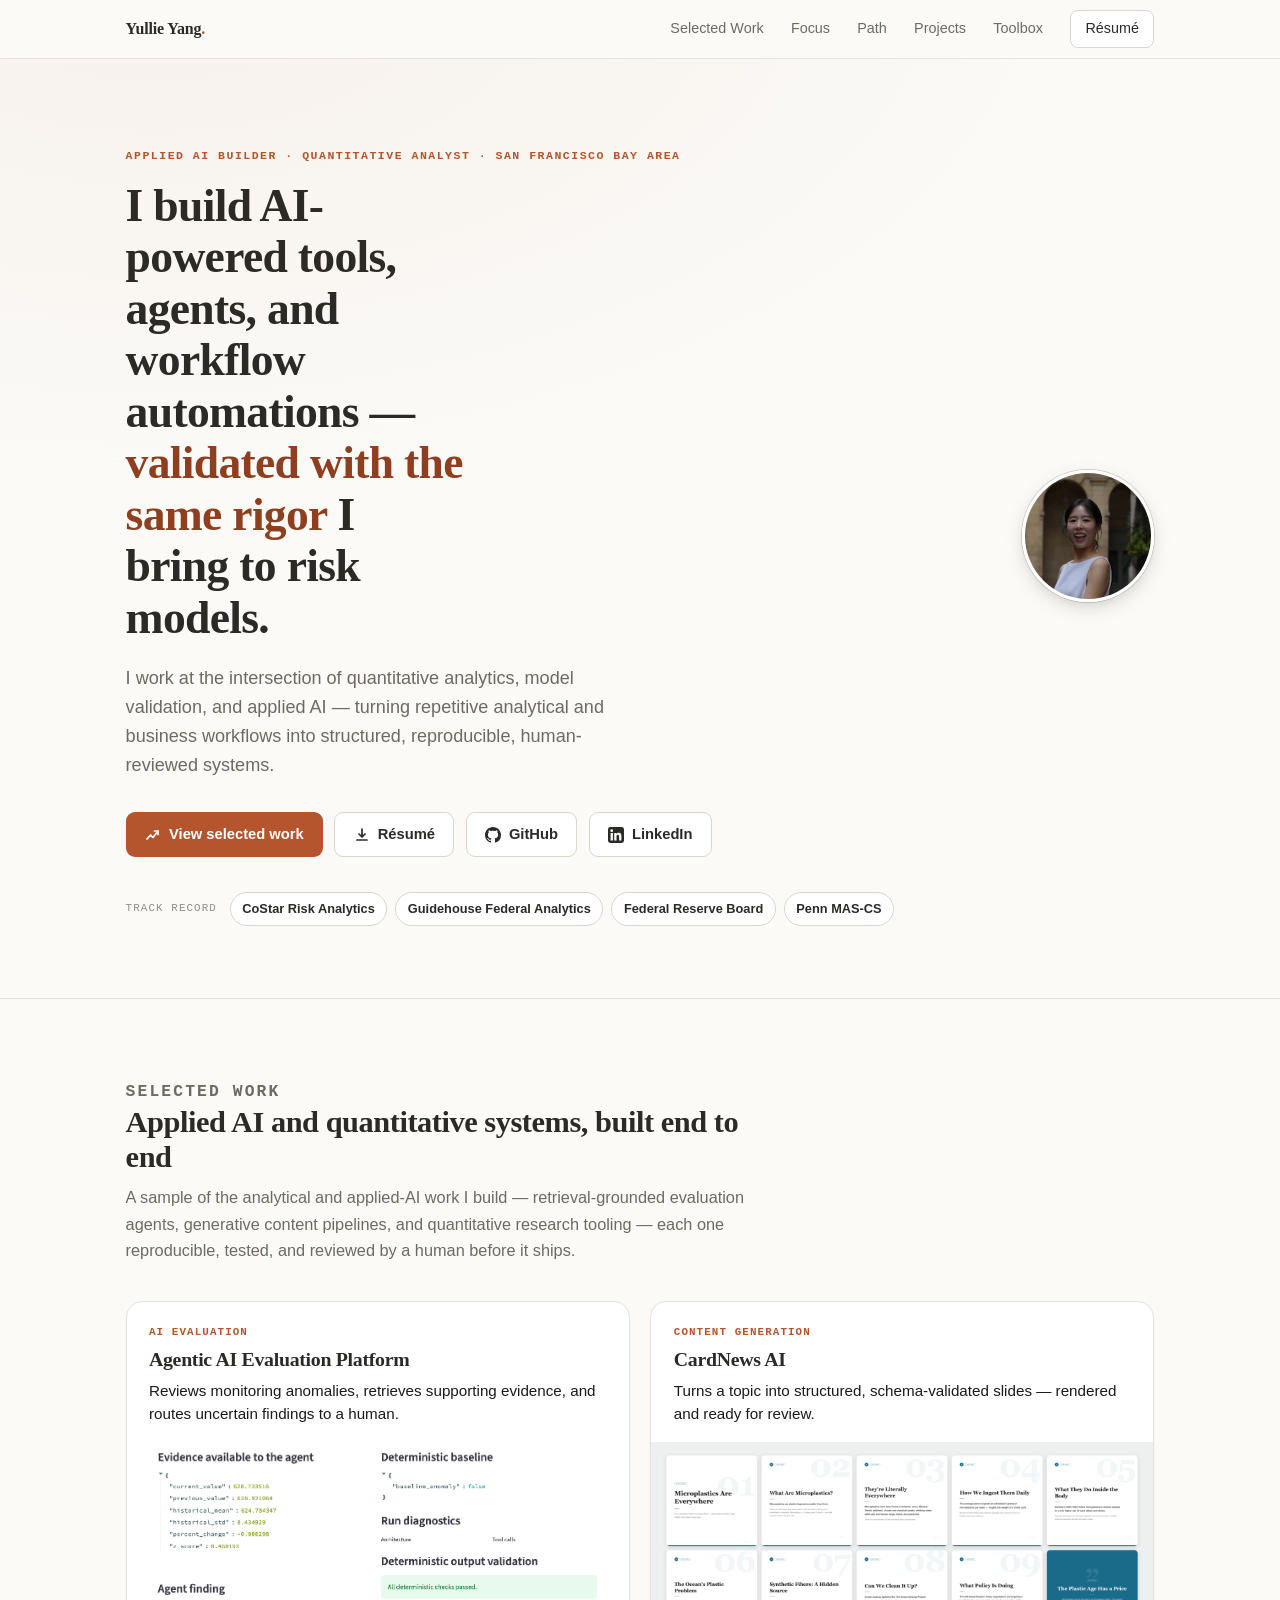
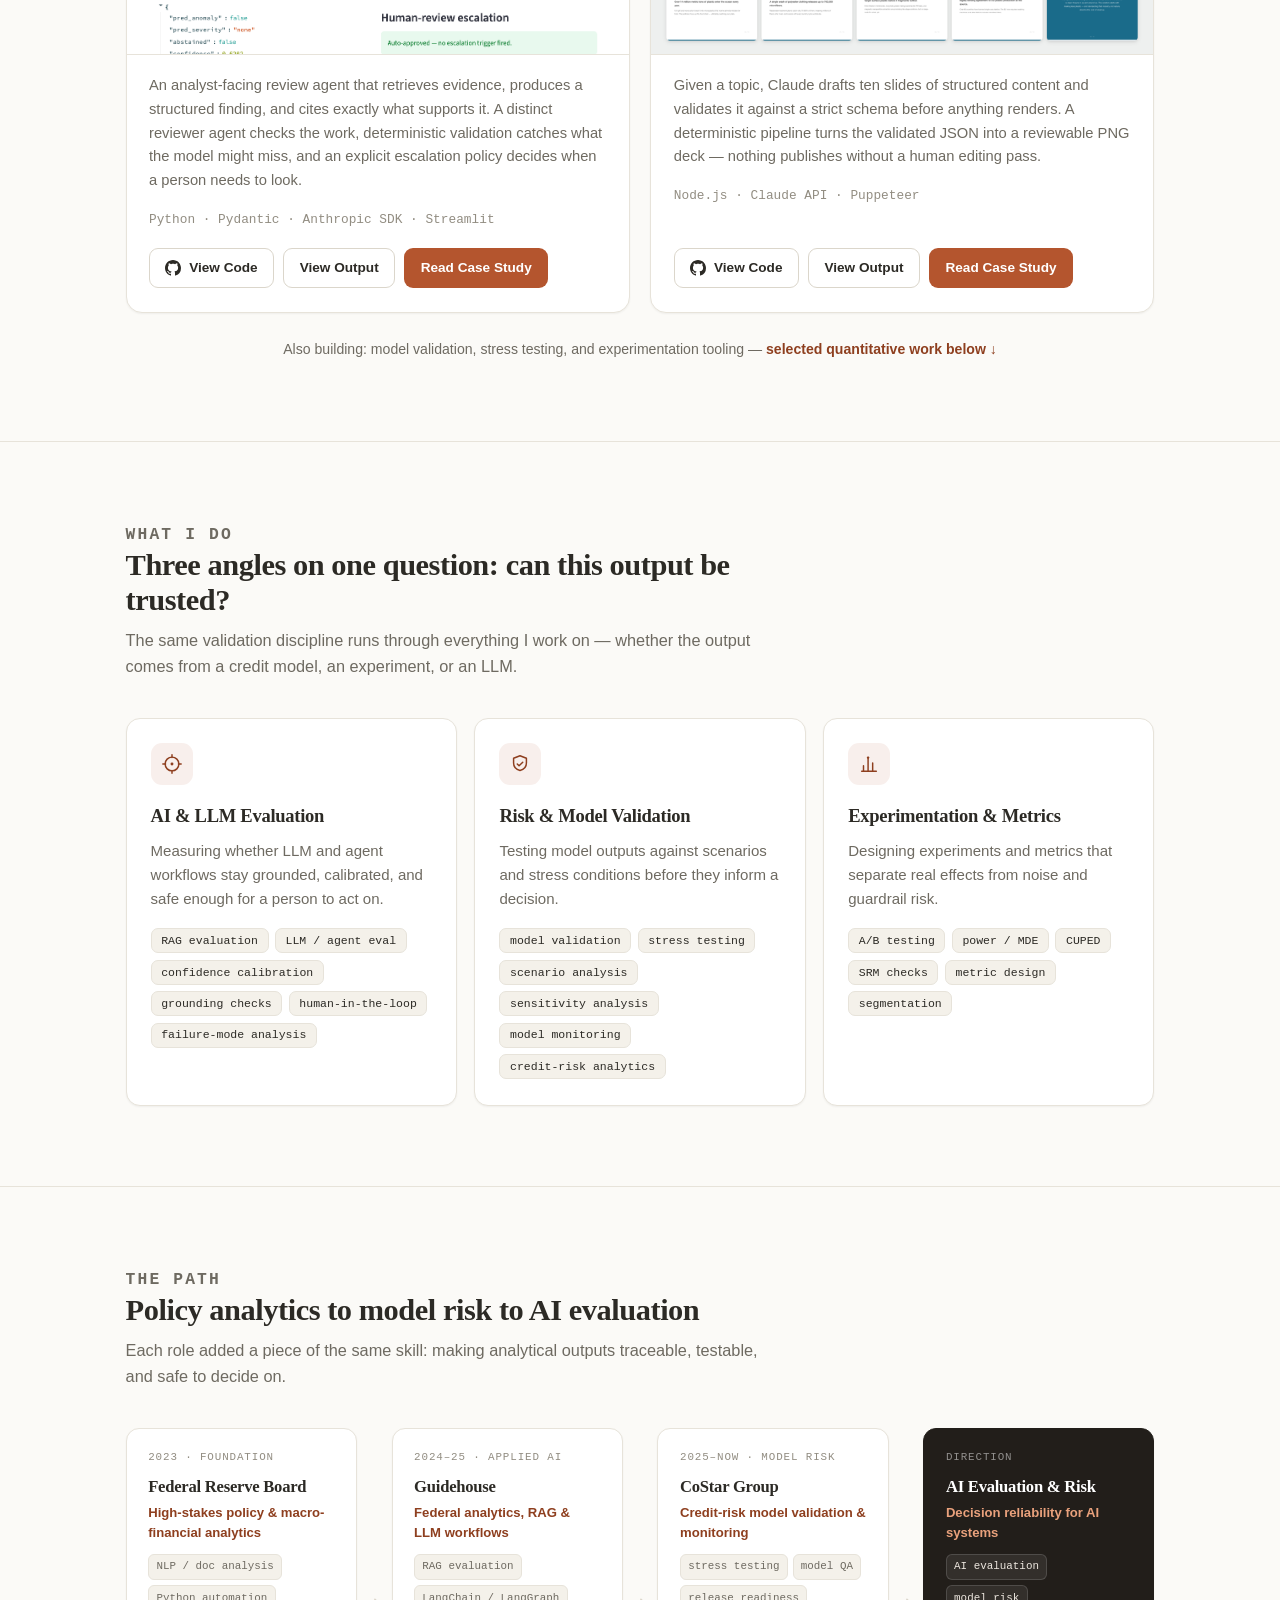
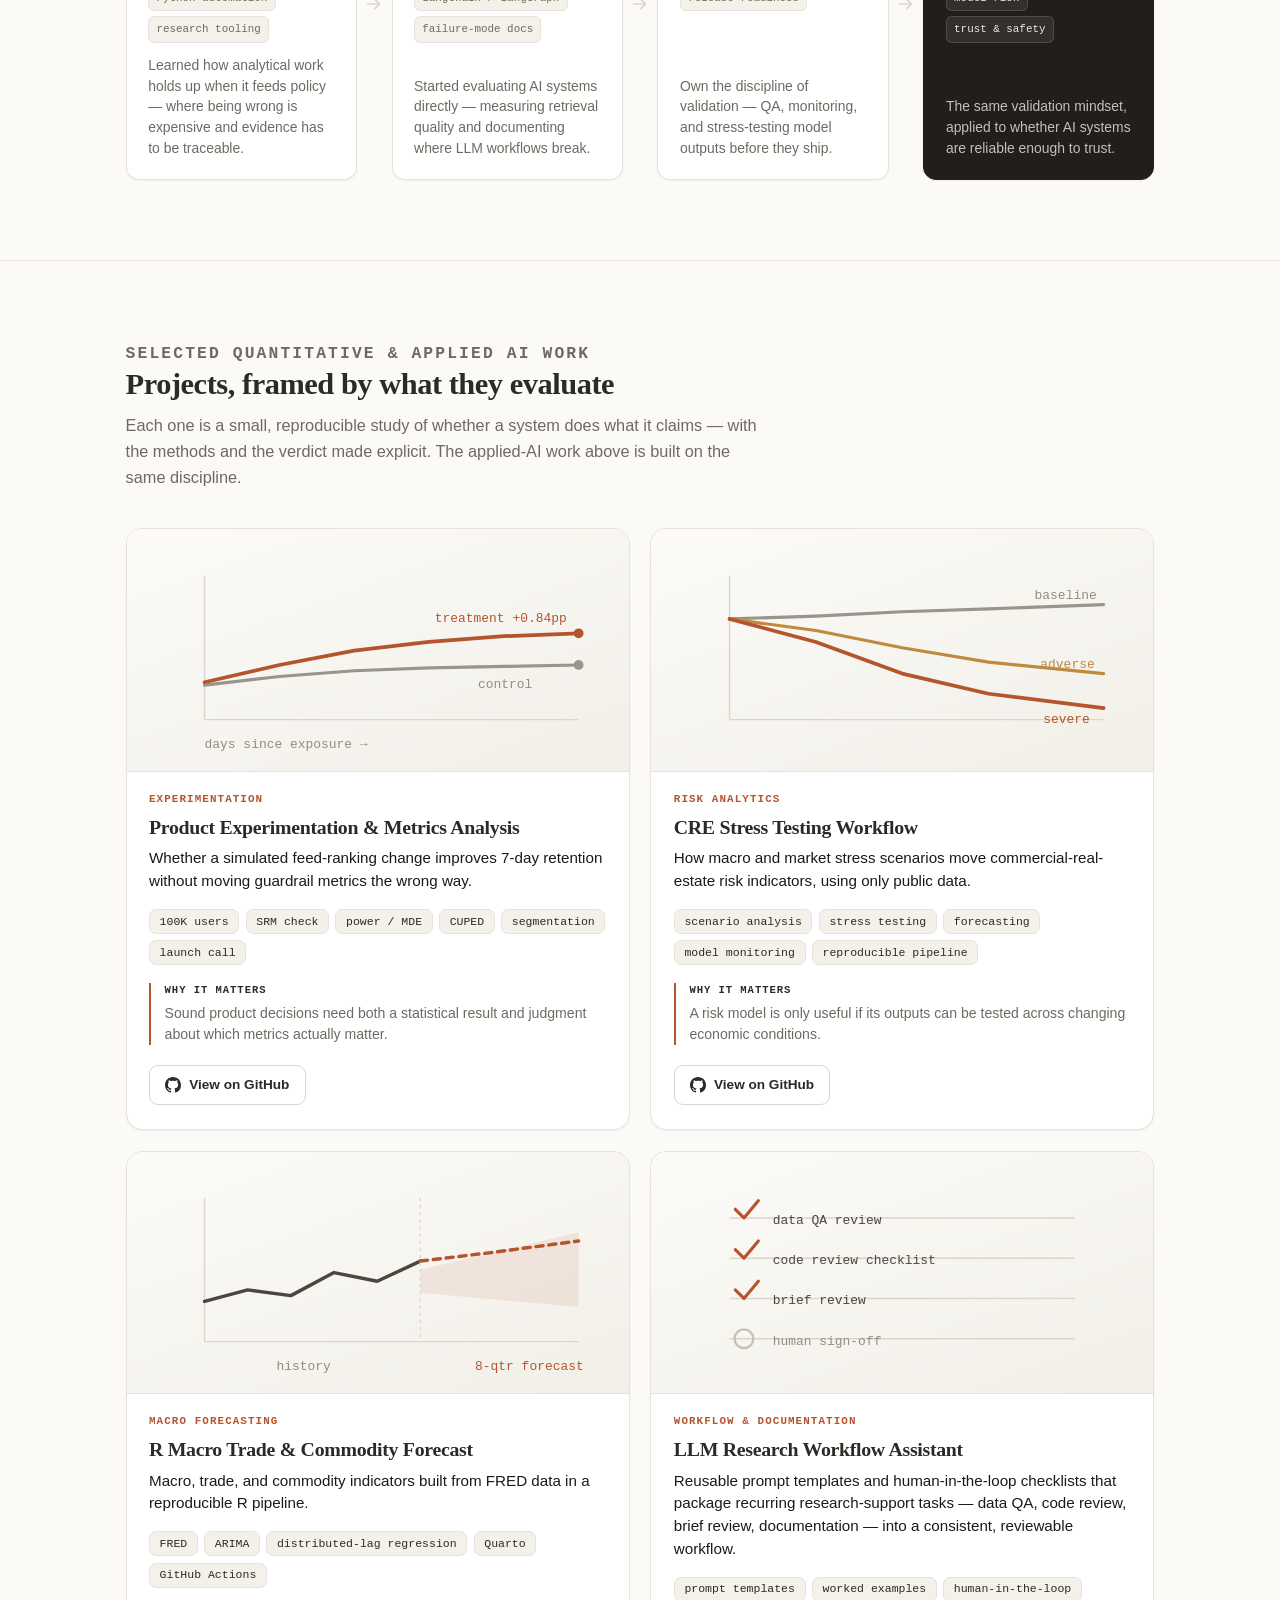
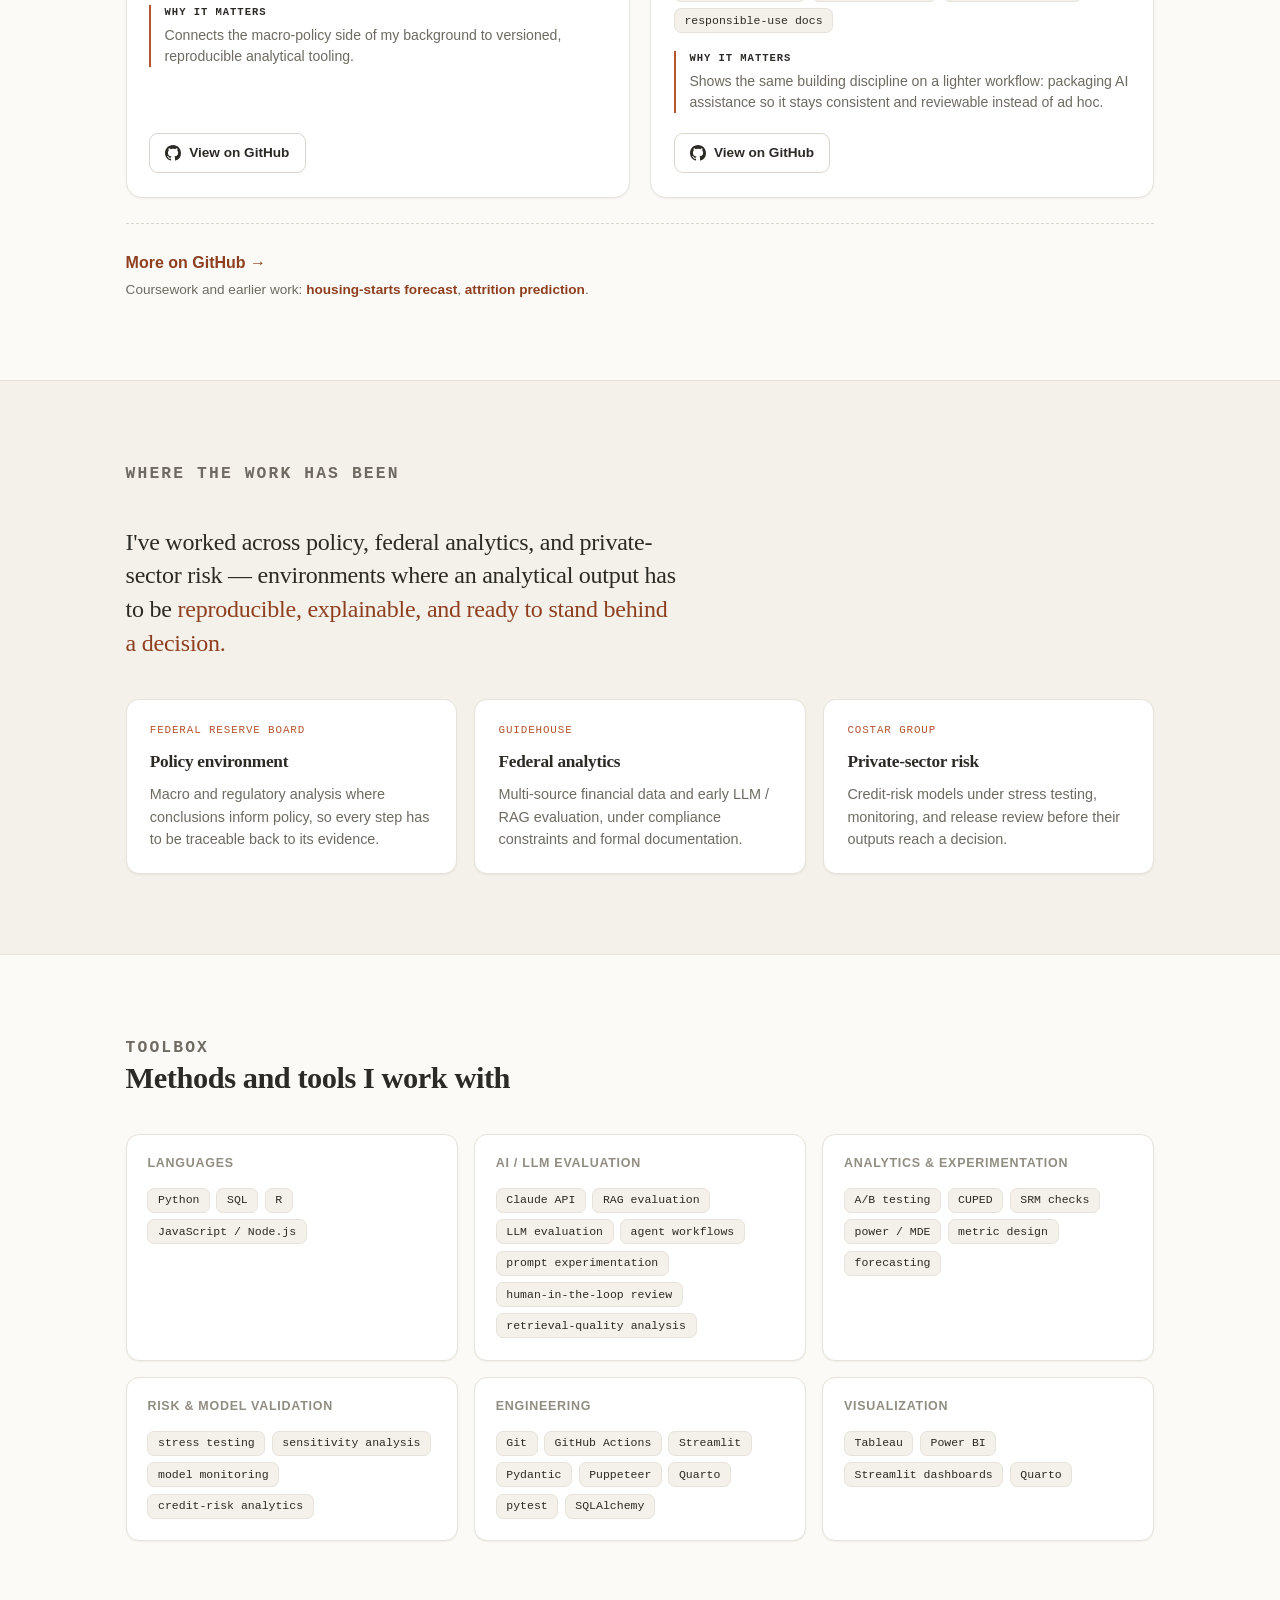
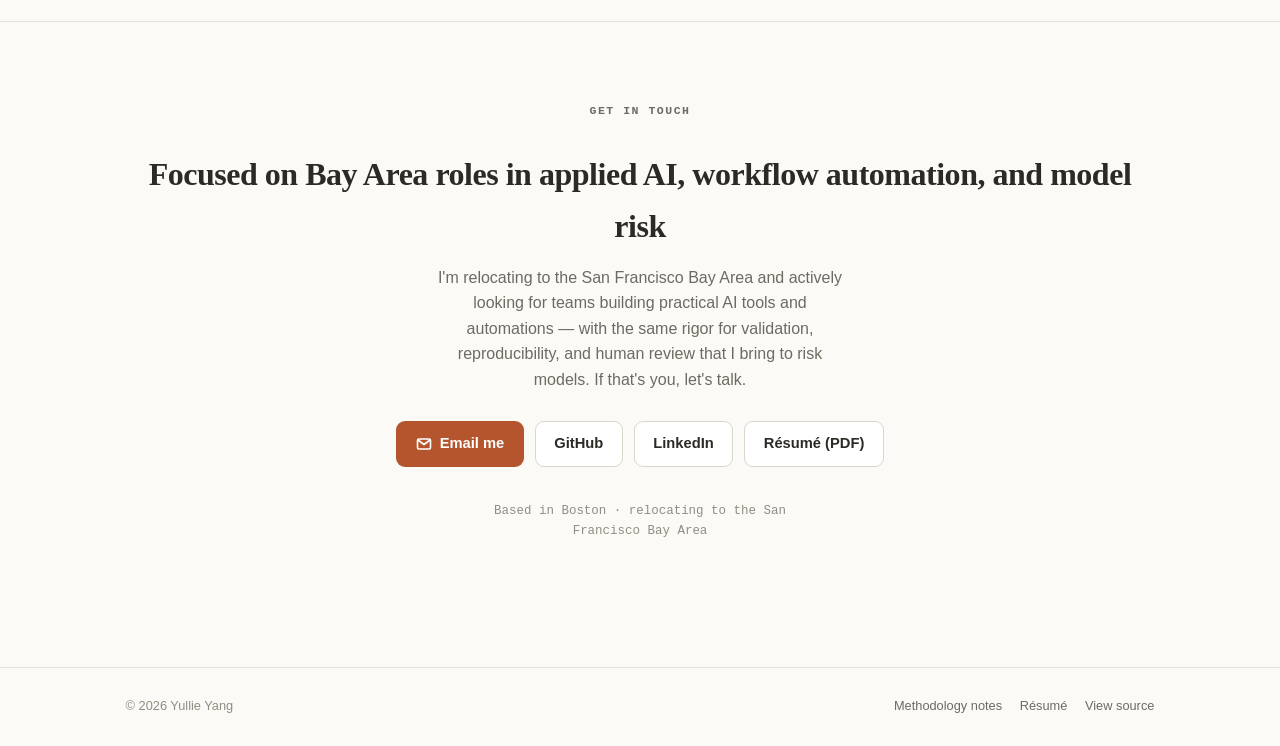
==== commit e385b226: "Reposition as Applied AI Builder; add Agentic and CardNews case studies Homepage: replaces the quant" ====
--- a/index.html
+++ b/index.html
@@ -3,254 +3,17 @@
 <head>
   <meta charset="UTF-8">
   <meta name="viewport" content="width=device-width, initial-scale=1">
-  <title>Yullie Yang — Data Scientist &amp; Quantitative Analyst</title>
-  <meta name="description" content="Yullie Yang — data scientist and quantitative analyst focused on evaluating whether models, metrics, and AI systems are reliable enough to support real decisions. Experience at the Federal Reserve Board, Guidehouse, and CoStar.">
+  <title>Yullie Yang — Applied AI Builder &amp; Quantitative Analyst</title>
+  <meta name="description" content="Yullie Yang — Applied AI Builder with a quantitative analytics background. Builds AI agents, workflow automations, and evaluation-first tools, grounded in model validation and experimentation. Experience at the Federal Reserve Board, Guidehouse, and CoStar.">
   <link rel="canonical" href="https://yullieyang.github.io/">
-  <meta property="og:title" content="Yullie Yang — Data Scientist &amp; Quantitative Analyst">
-  <meta property="og:description" content="I evaluate whether models, metrics, and AI systems are reliable enough to support real decisions — model validation, experimentation, and LLM / AI evaluation.">
+  <meta property="og:title" content="Yullie Yang — Applied AI Builder &amp; Quantitative Analyst">
+  <meta property="og:description" content="I build AI-powered tools, agents, and workflow automations — with the same validation discipline I bring to risk models and experiments.">
   <meta property="og:type" content="website">
   <meta property="og:url" content="https://yullieyang.github.io/">
   <link rel="icon" href="data:image/svg+xml,%3Csvg xmlns='http://www.w3.org/2000/svg' viewBox='0 0 32 32'%3E%3Crect width='32' height='32' rx='7' fill='%23B4552E'/%3E%3Ctext x='16' y='22' font-family='Georgia,serif' font-size='17' fill='%23FBFAF7' text-anchor='middle'%3EY%3C/text%3E%3C/svg%3E">
-
-  <style>
-    :root {
-      --paper:   #FBFAF7;
-      --paper-2: #F4F1EA;
-      --card:    #FFFFFF;
-      --ink:     #1B1A17;
-      --ink-2:   #2C2A25;
-      --muted:   #6E6A61;
-      --faint:   #928D82;
-      --line:    #E7E3DA;
-      --line-2:  #DBD6CB;
-      --accent:  #B4552E;
-      --accent-deep: #8E3F1F;
-      --accent-soft: rgba(180, 85, 46, 0.09);
-      --wrap: 1080px;
-      --serif: Georgia, "Times New Roman", "Iowan Old Style", serif;
-      --sans: -apple-system, BlinkMacSystemFont, "Segoe UI", Roboto, "Helvetica Neue", Arial, sans-serif;
-      --mono: ui-monospace, SFMono-Regular, "SF Mono", Menlo, Consolas, monospace;
-      --shadow-sm: 0 1px 2px rgba(27, 26, 23, 0.05);
-      --shadow-md: 0 14px 34px -18px rgba(27, 26, 23, 0.30);
-    }
-
-    * { box-sizing: border-box; }
-    html { scroll-behavior: smooth; }
-    body {
-      margin: 0;
-      font-family: var(--sans);
-      font-size: 16px;
-      line-height: 1.6;
-      color: var(--ink);
-      background: var(--paper);
-      -webkit-font-smoothing: antialiased;
-      text-rendering: optimizeLegibility;
-    }
-    a { color: var(--accent-deep); text-decoration: none; }
-    a:hover { color: var(--accent); }
-
-    h1, h2, h3 { font-family: var(--serif); color: var(--ink-2); font-weight: 700; letter-spacing: -0.015em; overflow-wrap: break-word; }
-    body { overflow-x: hidden; }
-
-    .wrap { max-width: var(--wrap); margin: 0 auto; padding: 0 1.6rem; }
-    @media (max-width: 440px) { .wrap { padding: 0 1.15rem; } .hero h1 { font-size: 1.95rem; } .section { padding: 3.5rem 0; } }
-
-    .eyebrow {
-      font-family: var(--mono);
-      font-size: 0.72rem;
-      font-weight: 600;
-      letter-spacing: 0.13em;
-      text-transform: uppercase;
-      color: var(--accent);
-      margin: 0 0 0.9rem;
-    }
-    .section { padding: 5rem 0; border-top: 1px solid var(--line); }
-    .section-head { max-width: 640px; margin: 0 0 2.4rem; }
-    .section-head h2 { font-size: 1.9rem; line-height: 1.15; margin: 0 0 0.6rem; }
-    .section-head p { color: var(--muted); font-size: 1.02rem; margin: 0; }
-
-    /* ---------- nav ---------- */
-    nav {
-      position: sticky; top: 0; z-index: 50;
-      background: rgba(251, 250, 247, 0.82);
-      backdrop-filter: saturate(180%) blur(10px);
-      -webkit-backdrop-filter: saturate(180%) blur(10px);
-      border-bottom: 1px solid var(--line);
-    }
-    .nav-inner { display: flex; align-items: center; justify-content: space-between; height: 58px; }
-    .brand { font-family: var(--serif); font-weight: 700; font-size: 1rem; color: var(--ink-2); letter-spacing: -0.01em; }
-    .brand .dot { color: var(--accent); }
-    .nav-links { display: flex; align-items: center; gap: 1.7rem; }
-    .nav-links a { font-size: 0.9rem; color: var(--muted); font-weight: 500; }
-    .nav-links a:hover { color: var(--ink); }
-    .nav-links .nav-cta {
-      color: var(--ink-2); border: 1px solid var(--line-2); border-radius: 8px;
-      padding: 0.42rem 0.9rem; background: var(--card);
-    }
-    .nav-links .nav-cta:hover { border-color: var(--accent); color: var(--accent-deep); }
-    @media (max-width: 720px) { .nav-links a:not(.nav-cta) { display: none; } }
-
-    /* ---------- hero ---------- */
-    .hero { position: relative; padding: 5.5rem 0 4.5rem; overflow: hidden; }
-    .hero::before {
-      content: ""; position: absolute; inset: 0;
-      background: radial-gradient(120% 90% at 12% -10%, rgba(180, 85, 46, 0.06), transparent 60%);
-      pointer-events: none;
-    }
-    .hero-grid { position: relative; display: grid; grid-template-columns: 1fr auto; gap: 3rem; align-items: center; }
-    .hero h1 { font-size: 2.85rem; line-height: 1.13; margin: 0 0 1.3rem; max-width: 15ch; }
-    .hero h1 .hl { color: var(--accent-deep); }
-    .hero-sub { font-size: 1.13rem; line-height: 1.6; color: var(--muted); max-width: 52ch; margin: 0 0 2rem; }
-    .hero-photo {
-      width: 132px; height: 132px; border-radius: 50%; object-fit: cover;
-      border: 3px solid var(--card); box-shadow: 0 6px 22px -8px rgba(27,26,23,0.35), 0 0 0 1px var(--line-2);
-    }
-    @media (max-width: 780px) {
-      .hero-grid { grid-template-columns: 1fr; gap: 1.8rem; }
-      .hero-photo { width: 96px; height: 96px; order: -1; }
-      .hero h1 { font-size: 2.15rem; }
-    }
-
-    .btn-row { display: flex; flex-wrap: wrap; gap: 0.7rem; margin-bottom: 2.2rem; }
-    .btn {
-      display: inline-flex; align-items: center; gap: 0.5rem;
-      font-size: 0.92rem; font-weight: 600; font-family: var(--sans);
-      padding: 0.62rem 1.15rem; border-radius: 9px; border: 1px solid transparent;
-      transition: transform 0.14s ease, background 0.14s ease, border-color 0.14s ease, color 0.14s ease;
-    }
-    .btn svg { width: 16px; height: 16px; }
-    .btn-primary { background: var(--accent); color: #fff; }
-    .btn-primary:hover { background: var(--accent-deep); color: #fff; transform: translateY(-1px); }
-    .btn-ghost { background: var(--card); color: var(--ink-2); border-color: var(--line-2); }
-    .btn-ghost:hover { border-color: var(--accent); color: var(--accent-deep); transform: translateY(-1px); }
-
-    .cred-row { display: flex; flex-wrap: wrap; gap: 0.5rem; align-items: center; }
-    .cred-row .lbl { font-family: var(--mono); font-size: 0.68rem; letter-spacing: 0.1em; text-transform: uppercase; color: var(--faint); margin-right: 0.3rem; }
-    .cred {
-      font-size: 0.8rem; font-weight: 600; color: var(--ink-2);
-      background: var(--card); border: 1px solid var(--line-2);
-      padding: 0.34rem 0.72rem; border-radius: 999px;
-    }
-
-    /* ---------- pillars ---------- */
-    .grid-3 { display: grid; grid-template-columns: repeat(auto-fit, minmax(270px, 1fr)); gap: 1.1rem; }
-    .pillar {
-      background: var(--card); border: 1px solid var(--line); border-radius: 14px;
-      padding: 1.5rem 1.5rem 1.6rem; box-shadow: var(--shadow-sm);
-      transition: transform 0.16s ease, box-shadow 0.16s ease, border-color 0.16s ease;
-    }
-    .pillar:hover { transform: translateY(-3px); box-shadow: var(--shadow-md); border-color: var(--line-2); }
-    .pillar-ic {
-      width: 42px; height: 42px; border-radius: 11px; display: flex; align-items: center; justify-content: center;
-      background: var(--accent-soft); color: var(--accent-deep); margin-bottom: 1rem;
-    }
-    .pillar-ic svg { width: 22px; height: 22px; }
-    .pillar h3 { font-size: 1.16rem; margin: 0 0 0.5rem; }
-    .pillar p { color: var(--muted); font-size: 0.94rem; margin: 0 0 1.1rem; }
-
-    .chips { display: flex; flex-wrap: wrap; gap: 0.4rem; padding: 0; margin: 0; list-style: none; }
-    .chip {
-      font-family: var(--mono); font-size: 0.72rem; line-height: 1;
-      padding: 0.36rem 0.6rem; border-radius: 7px;
-      color: var(--ink-2); background: var(--paper-2); border: 1px solid var(--line);
-      white-space: nowrap;
-    }
-
-    /* ---------- career map ---------- */
-    .map { display: flex; flex-direction: column; gap: 0.4rem; }
-    .map-node {
-      background: var(--card); border: 1px solid var(--line); border-radius: 13px;
-      padding: 1.25rem 1.35rem; flex: 1; box-shadow: var(--shadow-sm);
-      display: flex; flex-direction: column;
-    }
-    .map-node .step { font-family: var(--mono); font-size: 0.68rem; letter-spacing: 0.08em; text-transform: uppercase; color: var(--faint); margin-bottom: 0.5rem; }
-    .map-node h3 { font-size: 1.04rem; margin: 0 0 0.15rem; }
-    .map-node .domain { font-size: 0.82rem; color: var(--accent-deep); font-weight: 600; margin: 0 0 0.7rem; }
-    .map-node .kw { display: flex; flex-wrap: wrap; gap: 0.3rem; margin-bottom: 0.75rem; }
-    .map-node .kw span { font-family: var(--mono); font-size: 0.68rem; color: var(--muted); background: var(--paper-2); border: 1px solid var(--line); border-radius: 6px; padding: 0.22rem 0.45rem; }
-    .map-node p { font-size: 0.87rem; line-height: 1.5; color: var(--muted); margin: auto 0 0; }
-    .map-node.is-target { background: #221E1A; border-color: #221E1A; }
-    .map-node.is-target .step { color: rgba(255,255,255,0.5); }
-    .map-node.is-target h3 { color: #fff; }
-    .map-node.is-target .domain { color: #E9A17C; }
-    .map-node.is-target .kw span { color: #EDE7DF; background: rgba(255,255,255,0.08); border-color: rgba(255,255,255,0.14); }
-    .map-node.is-target p { color: rgba(255,255,255,0.72); }
-    .map-arrow { align-self: center; color: var(--line-2); flex: 0 0 auto; display: flex; }
-    .map-arrow svg { width: 22px; height: 22px; transform: rotate(90deg); }
-    @media (min-width: 900px) {
-      .map { flex-direction: row; align-items: stretch; }
-      .map-arrow svg { transform: none; }
-    }
-
-    /* ---------- featured projects ---------- */
-    .grid-2 { display: grid; grid-template-columns: 1fr; gap: 1.3rem; }
-    @media (min-width: 780px) { .grid-2 { grid-template-columns: repeat(2, 1fr); } }
-    .pcard {
-      display: flex; flex-direction: column; background: var(--card);
-      border: 1px solid var(--line); border-radius: 16px; overflow: hidden;
-      box-shadow: var(--shadow-sm);
-      transition: transform 0.16s ease, box-shadow 0.16s ease, border-color 0.16s ease;
-    }
-    .pcard:hover { transform: translateY(-3px); box-shadow: var(--shadow-md); border-color: var(--line-2); }
-    .pcard-media { background: linear-gradient(160deg, #FCFBF8 0%, #F2EFE8 100%); border-bottom: 1px solid var(--line); padding: 1.1rem 1.3rem 0.5rem; }
-    .pcard-media svg { width: 100%; height: auto; display: block; }
-    .pcard-body { padding: 1.35rem 1.4rem 1.5rem; display: flex; flex-direction: column; flex: 1; }
-    .pcard .cat { font-family: var(--mono); font-size: 0.68rem; font-weight: 600; letter-spacing: 0.1em; text-transform: uppercase; color: var(--accent); margin: 0 0 0.45rem; }
-    .pcard h3 { font-size: 1.24rem; margin: 0 0 0.6rem; line-height: 1.2; }
-    .pcard .evals { font-size: 0.95rem; color: var(--ink); margin: 0 0 1rem; line-height: 1.5; }
-    .pcard .chips { margin-bottom: 1.1rem; }
-    .pcard .why {
-      font-size: 0.88rem; color: var(--muted); line-height: 1.5;
-      border-left: 2px solid var(--accent); padding-left: 0.85rem; margin: 0 0 1.25rem;
-    }
-    .pcard .why b { color: var(--ink-2); font-weight: 600; font-family: var(--mono); font-size: 0.66rem; letter-spacing: 0.09em; text-transform: uppercase; display: block; margin-bottom: 0.25rem; }
-    .pcard .actions { display: flex; flex-wrap: wrap; gap: 0.6rem; margin-top: auto; }
-    .pcard .actions .btn { font-size: 0.85rem; padding: 0.5rem 0.95rem; }
-
-    /* ---------- environments (high-stakes) ---------- */
-    .band { background: var(--paper-2); border-top: 1px solid var(--line); }
-    .band .lead { font-family: var(--serif); font-size: 1.5rem; line-height: 1.4; color: var(--ink-2); max-width: 46ch; margin: 0 0 2.4rem; letter-spacing: -0.01em; }
-    .band .lead .hl { color: var(--accent-deep); }
-    .env {
-      background: var(--card); border: 1px solid var(--line); border-radius: 13px;
-      padding: 1.4rem 1.45rem; box-shadow: var(--shadow-sm);
-    }
-    .env .org { font-family: var(--mono); font-size: 0.68rem; letter-spacing: 0.08em; text-transform: uppercase; color: var(--accent); margin-bottom: 0.55rem; }
-    .env h3 { font-size: 1.08rem; margin: 0 0 0.5rem; }
-    .env p { font-size: 0.9rem; color: var(--muted); line-height: 1.55; margin: 0; }
-
-    /* ---------- toolbox ---------- */
-    .tools { display: grid; grid-template-columns: repeat(auto-fit, minmax(280px, 1fr)); gap: 1rem; }
-    .tool {
-      background: var(--card); border: 1px solid var(--line); border-radius: 13px;
-      padding: 1.2rem 1.3rem 1.35rem; box-shadow: var(--shadow-sm);
-    }
-    .tool h3 { font-family: var(--sans); font-size: 0.78rem; letter-spacing: 0.06em; text-transform: uppercase; color: var(--faint); font-weight: 700; margin: 0 0 0.85rem; }
-
-    /* ---------- more / secondary ---------- */
-    .more-strip { display: flex; flex-wrap: wrap; gap: 1.4rem; margin-top: 1.6rem; padding-top: 1.6rem; border-top: 1px dashed var(--line-2); }
-    .more-item { flex: 1 1 260px; }
-    .more-item a { font-weight: 600; }
-    .more-item p { font-size: 0.85rem; color: var(--muted); margin: 0.2rem 0 0; }
-
-    /* ---------- contact / footer ---------- */
-    .contact { text-align: center; }
-    .contact h2 { font-size: 2rem; margin: 0 0 0.8rem; }
-    .contact p { color: var(--muted); max-width: 46ch; margin: 0 auto 1.8rem; }
-    .contact .btn-row { justify-content: center; }
-    .contact .loc { font-family: var(--mono); font-size: 0.78rem; color: var(--faint); margin-top: 1.6rem; }
-    footer {
-      border-top: 1px solid var(--line); padding: 1.8rem 0; margin-top: 1rem;
-      color: var(--faint); font-size: 0.8rem;
-      display: flex; flex-wrap: wrap; gap: 0.5rem 1.4rem; justify-content: space-between; align-items: center;
-    }
-    footer a { color: var(--muted); }
-    footer .foot-links { display: flex; flex-wrap: wrap; gap: 1.1rem; }
-
-    @media (prefers-reduced-motion: reduce) {
-      html { scroll-behavior: auto; }
-      * { transition: none !important; }
-    }
+  <link rel="stylesheet" href="assets/site.css">
+
+  <style id="page-specific">
   </style>
 </head>
 <body>
@@ -259,6 +22,7 @@
   <div class="wrap nav-inner">
     <span class="brand">Yullie&nbsp;Yang<span class="dot">.</span></span>
     <div class="nav-links">
+      <a href="#featured-genai">Selected Work</a>
       <a href="#focus">Focus</a>
       <a href="#path">Path</a>
       <a href="#projects">Projects</a>
@@ -272,14 +36,14 @@
 <header class="hero">
   <div class="wrap hero-grid">
     <div>
-      <p class="eyebrow">Data Scientist · Quantitative Analyst · San Francisco Bay Area</p>
-      <h1>I evaluate whether models, metrics, and AI&nbsp;systems are <span class="hl">reliable enough</span> to support real decisions.</h1>
-      <p class="hero-sub">I work across credit-risk model validation, product experimentation, and LLM&nbsp;/&nbsp;AI-system evaluation — the shared discipline of deciding when an output can be trusted, and saying so clearly when it can't.</p>
+      <p class="eyebrow">Applied AI Builder · Quantitative Analyst · San Francisco Bay Area</p>
+      <h1>I build AI-powered tools, agents, and workflow automations — <span class="hl">validated with the same rigor</span> I bring to risk models.</h1>
+      <p class="hero-sub">I work at the intersection of quantitative analytics, model validation, and applied AI — turning repetitive analytical and business workflows into structured, reproducible, human-reviewed systems.</p>
 
       <div class="btn-row">
-        <a class="btn btn-primary" href="#projects">
+        <a class="btn btn-primary" href="#featured-genai">
           <svg viewBox="0 0 16 16" fill="none" stroke="currentColor" stroke-width="1.7" stroke-linecap="round" stroke-linejoin="round"><path d="M2 12l3.5-4 2.5 2.5L13 4"/><path d="M9.5 4H13v3.5"/></svg>
-          View projects
+          View selected work
         </a>
         <a class="btn btn-ghost" href="files/YullieYangResume.pdf">
           <svg viewBox="0 0 16 16" fill="none" stroke="currentColor" stroke-width="1.7" stroke-linecap="round" stroke-linejoin="round"><path d="M8 2v8m0 0L5 7m3 3l3-3M3 13h10"/></svg>
@@ -307,6 +71,69 @@
   </div>
 </header>
 
+<!-- ============ SELECTED WORK ============ -->
+<section class="section" id="featured-genai">
+  <div class="wrap">
+    <div class="section-head">
+      <p class="eyebrow">Selected work</p>
+      <h2>Applied AI and quantitative systems, built end to end</h2>
+      <p>A sample of the analytical and applied-AI work I build — retrieval-grounded evaluation agents, generative content pipelines, and quantitative research tooling — each one reproducible, tested, and reviewed by a human before it ships.</p>
+    </div>
+    <div class="grid-2">
+
+      <!-- Agentic AI Evaluation Platform -->
+      <article class="pcard">
+        <div class="pcard-head">
+          <p class="cat">AI Evaluation</p>
+          <h3>Agentic AI Evaluation Platform</h3>
+          <p class="oneline">Reviews monitoring anomalies, retrieves supporting evidence, and routes uncertain findings to a human.</p>
+        </div>
+        <div class="pcard-shot pos-top">
+          <img src="images/agentic/case-review-hero-homepage.png" alt="Streamlit Case Review page showing evidence available to the agent, the agent's structured finding, deterministic baseline and validation, and a human-review escalation status for one monitoring case">
+        </div>
+        <div class="pcard-body">
+          <p class="summary">An analyst-facing review agent that retrieves evidence, produces a structured finding, and cites exactly what supports it. A distinct reviewer agent checks the work, deterministic validation catches what the model might miss, and an explicit escalation policy decides when a person needs to look.</p>
+          <p class="stack">Python · Pydantic · Anthropic SDK · Streamlit</p>
+          <div class="actions">
+            <a class="btn btn-ghost" href="https://github.com/yullieyang/agentic-ai-evaluation-platform">
+              <svg viewBox="0 0 16 16" fill="currentColor" aria-hidden="true"><path d="M8 0C3.58 0 0 3.58 0 8c0 3.54 2.29 6.53 5.47 7.59.4.07.55-.17.55-.38 0-.19-.01-.82-.01-1.49-2.01.37-2.53-.49-2.69-.94-.09-.23-.48-.94-.82-1.13-.28-.15-.68-.52-.01-.53.63-.01 1.08.58 1.23.82.72 1.21 1.87.87 2.33.66.07-.52.28-.87.51-1.07-1.78-.2-3.64-.89-3.64-3.95 0-.87.31-1.59.82-2.15-.08-.2-.36-1.02.08-2.12 0 0 .67-.21 2.2.82.64-.18 1.32-.27 2-.27.68 0 1.36.09 2 .27 1.53-1.04 2.2-.82 2.2-.82.44 1.1.16 1.92.08 2.12.51.56.82 1.27.82 2.15 0 3.07-1.87 3.75-3.65 3.95.29.25.54.73.54 1.48 0 1.07-.01 1.93-.01 2.2 0 .21.15.46.55.38A8.01 8.01 0 0 0 16 8c0-4.42-3.58-8-8-8z"/></svg>
+              View Code
+            </a>
+            <a class="btn btn-ghost" href="https://github.com/yullieyang/agentic-ai-evaluation-platform/tree/main/outputs">View Output</a>
+            <a class="btn btn-primary" href="projects/agentic-ai-evaluation-platform.html">Read Case Study</a>
+          </div>
+        </div>
+      </article>
+
+      <!-- CardNews AI -->
+      <article class="pcard">
+        <div class="pcard-head">
+          <p class="cat">Content Generation</p>
+          <h3>CardNews AI</h3>
+          <p class="oneline">Turns a topic into structured, schema-validated slides — rendered and ready for review.</p>
+        </div>
+        <div class="pcard-shot">
+          <img src="images/cardnews/diary-shot.png" alt="5 by 2 thumbnail grid of ten rendered card-news slides on the topic Microplastics Are Everywhere, editorial layout with serif headlines and numeral watermarks">
+        </div>
+        <div class="pcard-body">
+          <p class="summary">Given a topic, Claude drafts ten slides of structured content and validates it against a strict schema before anything renders. A deterministic pipeline turns the validated JSON into a reviewable PNG deck — nothing publishes without a human editing pass.</p>
+          <p class="stack">Node.js · Claude API · Puppeteer</p>
+          <div class="actions">
+            <a class="btn btn-ghost" href="https://github.com/yullieyang/cardnews">
+              <svg viewBox="0 0 16 16" fill="currentColor" aria-hidden="true"><path d="M8 0C3.58 0 0 3.58 0 8c0 3.54 2.29 6.53 5.47 7.59.4.07.55-.17.55-.38 0-.19-.01-.82-.01-1.49-2.01.37-2.53-.49-2.69-.94-.09-.23-.48-.94-.82-1.13-.28-.15-.68-.52-.01-.53.63-.01 1.08.58 1.23.82.72 1.21 1.87.87 2.33.66.07-.52.28-.87.51-1.07-1.78-.2-3.64-.89-3.64-3.95 0-.87.31-1.59.82-2.15-.08-.2-.36-1.02.08-2.12 0 0 .67-.21 2.2.82.64-.18 1.32-.27 2-.27.68 0 1.36.09 2 .27 1.53-1.04 2.2-.82 2.2-.82.44 1.1.16 1.92.08 2.12.51.56.82 1.27.82 2.15 0 3.07-1.87 3.75-3.65 3.95.29.25.54.73.54 1.48 0 1.07-.01 1.93-.01 2.2 0 .21.15.46.55.38A8.01 8.01 0 0 0 16 8c0-4.42-3.58-8-8-8z"/></svg>
+              View Code
+            </a>
+            <a class="btn btn-ghost" href="https://github.com/yullieyang/cardnews/tree/main/output/microplastics-everywhere-what-we-know">View Output</a>
+            <a class="btn btn-primary" href="projects/cardnews.html">Read Case Study</a>
+          </div>
+        </div>
+      </article>
+
+    </div>
+    <p class="bridge-line">Also building: model validation, stress testing, and experimentation tooling — <a href="#projects">selected quantitative work below ↓</a></p>
+  </div>
+</section>
+
 <!-- ============ THREE PILLARS ============ -->
 <section class="section" id="focus">
   <div class="wrap">
@@ -421,52 +248,15 @@
   </div>
 </section>
 
-<!-- ============ FEATURED PROJECTS ============ -->
+<!-- ============ QUANT + APPLIED AI PROJECTS ============ -->
 <section class="section" id="projects">
   <div class="wrap">
     <div class="section-head">
-      <p class="eyebrow">Selected work</p>
+      <p class="eyebrow">Selected quantitative &amp; applied AI work</p>
       <h2>Projects, framed by what they evaluate</h2>
-      <p>Each one is a small, reproducible study of whether a system does what it claims — with the methods and the verdict made explicit.</p>
+      <p>Each one is a small, reproducible study of whether a system does what it claims — with the methods and the verdict made explicit. The applied-AI work above is built on the same discipline.</p>
     </div>
     <div class="grid-2">
-
-      <!-- P1 -->
-      <article class="pcard">
-        <div class="pcard-media">
-          <!-- Reliability / calibration diagram -->
-          <svg viewBox="0 0 320 150" role="img" aria-label="Reliability diagram: predicted confidence versus observed accuracy">
-            <rect x="0" y="0" width="320" height="150" fill="none"/>
-            <line x1="40" y1="20" x2="40" y2="120" stroke="#DBD6CB" stroke-width="1"/>
-            <line x1="40" y1="120" x2="300" y2="120" stroke="#DBD6CB" stroke-width="1"/>
-            <line x1="40" y1="120" x2="300" y2="20" stroke="#C7C1B5" stroke-width="1.2" stroke-dasharray="4 4"/>
-            <polyline points="40,120 92,108 144,96 196,70 248,44 300,26" fill="none" stroke="#B4552E" stroke-width="2.4" stroke-linecap="round" stroke-linejoin="round"/>
-            <g fill="#B4552E"><circle cx="92" cy="108" r="3"/><circle cx="144" cy="96" r="3"/><circle cx="196" cy="70" r="3"/><circle cx="248" cy="44" r="3"/><circle cx="300" cy="26" r="3"/></g>
-            <text x="40" y="140" font-family="ui-monospace,monospace" font-size="9" fill="#928D82">confidence →</text>
-            <text x="248" y="16" font-family="ui-monospace,monospace" font-size="9" fill="#928D82">accuracy</text>
-          </svg>
-        </div>
-        <div class="pcard-body">
-          <p class="cat">AI Evaluation</p>
-          <h3>Agentic AI Evaluation &amp; Monitoring Platform</h3>
-          <p class="evals">Whether an LLM-based QA agent can review model-monitoring anomalies while staying grounded, calibrated, and reviewable by a human.</p>
-          <ul class="chips">
-            <li class="chip">600 synthetic cases</li>
-            <li class="chip">15 failure types</li>
-            <li class="chip">precision / recall</li>
-            <li class="chip">confidence calibration</li>
-            <li class="chip">unsupported-claim analysis</li>
-            <li class="chip">human-in-the-loop</li>
-          </ul>
-          <p class="why"><b>Why it matters</b>AI tools inside risk workflows have to be auditable and evidence-grounded before an analyst can rely on them.</p>
-          <div class="actions">
-            <a class="btn btn-ghost" href="https://github.com/yullieyang/agentic-ai-evaluation-platform">
-              <svg viewBox="0 0 16 16" fill="currentColor" aria-hidden="true"><path d="M8 0C3.58 0 0 3.58 0 8c0 3.54 2.29 6.53 5.47 7.59.4.07.55-.17.55-.38 0-.19-.01-.82-.01-1.49-2.01.37-2.53-.49-2.69-.94-.09-.23-.48-.94-.82-1.13-.28-.15-.68-.52-.01-.53.63-.01 1.08.58 1.23.82.72 1.21 1.87.87 2.33.66.07-.52.28-.87.51-1.07-1.78-.2-3.64-.89-3.64-3.95 0-.87.31-1.59.82-2.15-.08-.2-.36-1.02.08-2.12 0 0 .67-.21 2.2.82.64-.18 1.32-.27 2-.27.68 0 1.36.09 2 .27 1.53-1.04 2.2-.82 2.2-.82.44 1.1.16 1.92.08 2.12.51.56.82 1.27.82 2.15 0 3.07-1.87 3.75-3.65 3.95.29.25.54.73.54 1.48 0 1.07-.01 1.93-.01 2.2 0 .21.15.46.55.38A8.01 8.01 0 0 0 16 8c0-4.42-3.58-8-8-8z"/></svg>
-              View on GitHub
-            </a>
-          </div>
-        </div>
-      </article>
 
       <!-- P2 -->
       <article class="pcard">
@@ -578,13 +368,47 @@
         </div>
       </article>
 
+      <!-- P5 -->
+      <article class="pcard">
+        <div class="pcard-media">
+          <!-- Checklist / workflow steps -->
+          <svg viewBox="0 0 320 150" role="img" aria-label="Checklist of research-workflow review steps">
+            <g stroke="#DBD6CB" stroke-width="1"><line x1="40" y1="34" x2="280" y2="34"/><line x1="40" y1="62" x2="280" y2="62"/><line x1="40" y1="90" x2="280" y2="90"/><line x1="40" y1="118" x2="280" y2="118"/></g>
+            <g fill="none" stroke="#B4552E" stroke-width="2.2" stroke-linecap="round" stroke-linejoin="round">
+              <path d="M44,28l6,6 10-12" transform="translate(0,0)"/>
+              <path d="M44,56l6,6 10-12"/>
+              <path d="M44,84l6,6 10-12"/>
+            </g>
+            <circle cx="50" cy="118" r="6.5" fill="none" stroke="#C7C1B5" stroke-width="1.6"/>
+            <text x="70" y="38" font-family="ui-monospace,monospace" font-size="9" fill="#4A4640">data QA review</text>
+            <text x="70" y="66" font-family="ui-monospace,monospace" font-size="9" fill="#4A4640">code review checklist</text>
+            <text x="70" y="94" font-family="ui-monospace,monospace" font-size="9" fill="#4A4640">brief review</text>
+            <text x="70" y="122" font-family="ui-monospace,monospace" font-size="9" fill="#928D82">human sign-off</text>
+          </svg>
+        </div>
+        <div class="pcard-body">
+          <p class="cat">Workflow &amp; Documentation</p>
+          <h3>LLM Research Workflow Assistant</h3>
+          <p class="evals">Reusable prompt templates and human-in-the-loop checklists that package recurring research-support tasks — data QA, code review, brief review, documentation — into a consistent, reviewable workflow.</p>
+          <ul class="chips">
+            <li class="chip">prompt templates</li>
+            <li class="chip">worked examples</li>
+            <li class="chip">human-in-the-loop</li>
+            <li class="chip">responsible-use docs</li>
+          </ul>
+          <p class="why"><b>Why it matters</b>Shows the same building discipline on a lighter workflow: packaging AI assistance so it stays consistent and reviewable instead of ad hoc.</p>
+          <div class="actions">
+            <a class="btn btn-ghost" href="https://github.com/yullieyang/llm-research-workflow-assistant">
+              <svg viewBox="0 0 16 16" fill="currentColor" aria-hidden="true"><path d="M8 0C3.58 0 0 3.58 0 8c0 3.54 2.29 6.53 5.47 7.59.4.07.55-.17.55-.38 0-.19-.01-.82-.01-1.49-2.01.37-2.53-.49-2.69-.94-.09-.23-.48-.94-.82-1.13-.28-.15-.68-.52-.01-.53.63-.01 1.08.58 1.23.82.72 1.21 1.87.87 2.33.66.07-.52.28-.87.51-1.07-1.78-.2-3.64-.89-3.64-3.95 0-.87.31-1.59.82-2.15-.08-.2-.36-1.02.08-2.12 0 0 .67-.21 2.2.82.64-.18 1.32-.27 2-.27.68 0 1.36.09 2 .27 1.53-1.04 2.2-.82 2.2-.82.44 1.1.16 1.92.08 2.12.51.56.82 1.27.82 2.15 0 3.07-1.87 3.75-3.65 3.95.29.25.54.73.54 1.48 0 1.07-.01 1.93-.01 2.2 0 .21.15.46.55.38A8.01 8.01 0 0 0 16 8c0-4.42-3.58-8-8-8z"/></svg>
+              View on GitHub
+            </a>
+          </div>
+        </div>
+      </article>
+
     </div>
 
     <div class="more-strip">
-      <div class="more-item">
-        <a href="https://github.com/yullieyang/llm-research-workflow-assistant">llm-research-workflow-assistant</a>
-        <p>Prompt templates and a human-in-the-loop checklist for using AI coding tools responsibly in recurring research work.</p>
-      </div>
       <div class="more-item">
         <a href="https://github.com/yullieyang">More on GitHub →</a>
         <p>Coursework and earlier work: <a href="housingstarts.html">housing-starts forecast</a>, <a href="employeeattirtionprediction.html">attrition prediction</a>.</p>
@@ -630,11 +454,11 @@
     <div class="tools">
       <div class="tool">
         <h3>Languages</h3>
-        <ul class="chips"><li class="chip">Python</li><li class="chip">SQL</li><li class="chip">R</li></ul>
+        <ul class="chips"><li class="chip">Python</li><li class="chip">SQL</li><li class="chip">R</li><li class="chip">JavaScript / Node.js</li></ul>
       </div>
       <div class="tool">
         <h3>AI / LLM Evaluation</h3>
-        <ul class="chips"><li class="chip">RAG evaluation</li><li class="chip">LLM evaluation</li><li class="chip">agent workflows</li><li class="chip">prompt experimentation</li><li class="chip">human-in-the-loop review</li><li class="chip">retrieval-quality analysis</li></ul>
+        <ul class="chips"><li class="chip">Claude API</li><li class="chip">RAG evaluation</li><li class="chip">LLM evaluation</li><li class="chip">agent workflows</li><li class="chip">prompt experimentation</li><li class="chip">human-in-the-loop review</li><li class="chip">retrieval-quality analysis</li></ul>
       </div>
       <div class="tool">
         <h3>Analytics &amp; Experimentation</h3>
@@ -646,7 +470,7 @@
       </div>
       <div class="tool">
         <h3>Engineering</h3>
-        <ul class="chips"><li class="chip">Git</li><li class="chip">GitHub Actions</li><li class="chip">Streamlit</li><li class="chip">Quarto</li><li class="chip">pytest</li><li class="chip">SQLAlchemy</li></ul>
+        <ul class="chips"><li class="chip">Git</li><li class="chip">GitHub Actions</li><li class="chip">Streamlit</li><li class="chip">Pydantic</li><li class="chip">Puppeteer</li><li class="chip">Quarto</li><li class="chip">pytest</li><li class="chip">SQLAlchemy</li></ul>
       </div>
       <div class="tool">
         <h3>Visualization</h3>
@@ -660,8 +484,8 @@
 <section class="section contact" id="contact">
   <div class="wrap">
     <p class="eyebrow" style="text-align:center;">Get in touch</p>
-    <h2>Focused on Bay Area roles in AI evaluation, model risk, and safety analytics</h2>
-    <p>I'm relocating to the San Francisco Bay Area and actively looking for teams building the discipline for deciding when a model or metric can be trusted. If that's you, let's talk.</p>
+    <h2>Focused on Bay Area roles in applied AI, workflow automation, and model risk</h2>
+    <p>I'm relocating to the San Francisco Bay Area and actively looking for teams building practical AI tools and automations — with the same rigor for validation, reproducibility, and human review that I bring to risk models. If that's you, let's talk.</p>
     <div class="btn-row">
       <a class="btn btn-primary" href="mailto:yullieyang@gmail.com">
         <svg viewBox="0 0 16 16" fill="none" stroke="currentColor" stroke-width="1.6" stroke-linecap="round" stroke-linejoin="round"><rect x="1.5" y="3" width="13" height="10" rx="1.5"/><path d="M2 4l6 4.5L14 4"/></svg>
--- a/assets/site.css
+++ b/assets/site.css
@@ -0,0 +1,304 @@
+    :root {
+      --paper:   #FBFAF7;
+      --paper-2: #F4F1EA;
+      --card:    #FFFFFF;
+      --ink:     #1B1A17;
+      --ink-2:   #2C2A25;
+      --muted:   #6E6A61;
+      --faint:   #928D82;
+      --line:    #E7E3DA;
+      --line-2:  #DBD6CB;
+      --accent:  #B4552E;
+      --accent-deep: #8E3F1F;
+      --accent-soft: rgba(180, 85, 46, 0.09);
+      --wrap: 1080px;
+      --serif: Georgia, "Times New Roman", "Iowan Old Style", serif;
+      --sans: -apple-system, BlinkMacSystemFont, "Segoe UI", Roboto, "Helvetica Neue", Arial, sans-serif;
+      --mono: ui-monospace, SFMono-Regular, "SF Mono", Menlo, Consolas, monospace;
+      --shadow-sm: 0 1px 2px rgba(27, 26, 23, 0.05);
+      --shadow-md: 0 14px 34px -18px rgba(27, 26, 23, 0.30);
+    }
+
+    * { box-sizing: border-box; }
+    html { scroll-behavior: smooth; }
+    body {
+      margin: 0;
+      font-family: var(--sans);
+      font-size: 16px;
+      line-height: 1.6;
+      color: var(--ink);
+      background: var(--paper);
+      -webkit-font-smoothing: antialiased;
+      text-rendering: optimizeLegibility;
+    }
+    a { color: var(--accent-deep); text-decoration: none; }
+    a:hover { color: var(--accent); }
+
+    h1, h2, h3 { font-family: var(--serif); color: var(--ink-2); font-weight: 700; letter-spacing: -0.015em; overflow-wrap: break-word; }
+    body { overflow-x: hidden; }
+
+    .wrap { max-width: var(--wrap); margin: 0 auto; padding: 0 1.6rem; }
+    @media (max-width: 440px) { .wrap { padding: 0 1.15rem; } .hero h1 { font-size: 1.95rem; } .section { padding: 3.5rem 0; } }
+
+    .eyebrow {
+      font-family: var(--mono);
+      font-size: 0.72rem;
+      font-weight: 600;
+      letter-spacing: 0.13em;
+      text-transform: uppercase;
+      color: var(--accent);
+      margin: 0 0 0.9rem;
+    }
+    .section { padding: 5rem 0; border-top: 1px solid var(--line); }
+    .section-head { max-width: 640px; margin: 0 0 2.4rem; }
+    .section-head h2 { font-size: 1.9rem; line-height: 1.15; margin: 0 0 0.6rem; }
+    .section-head p { color: var(--muted); font-size: 1.02rem; margin: 0; }
+
+    /* ---------- nav ---------- */
+    nav {
+      position: sticky; top: 0; z-index: 50;
+      background: rgba(251, 250, 247, 0.82);
+      backdrop-filter: saturate(180%) blur(10px);
+      -webkit-backdrop-filter: saturate(180%) blur(10px);
+      border-bottom: 1px solid var(--line);
+    }
+    .nav-inner { display: flex; align-items: center; justify-content: space-between; height: 58px; }
+    .brand { font-family: var(--serif); font-weight: 700; font-size: 1rem; color: var(--ink-2); letter-spacing: -0.01em; }
+    .brand .dot { color: var(--accent); }
+    .nav-links { display: flex; align-items: center; gap: 1.7rem; }
+    .nav-links a { font-size: 0.9rem; color: var(--muted); font-weight: 500; }
+    .nav-links a:hover { color: var(--ink); }
+    .nav-links .nav-cta {
+      color: var(--ink-2); border: 1px solid var(--line-2); border-radius: 8px;
+      padding: 0.42rem 0.9rem; background: var(--card);
+    }
+    .nav-links .nav-cta:hover { border-color: var(--accent); color: var(--accent-deep); }
+    @media (max-width: 720px) { .nav-links a:not(.nav-cta) { display: none; } }
+
+    /* ---------- hero ---------- */
+    .hero { position: relative; padding: 5.5rem 0 4.5rem; overflow: hidden; }
+    .hero::before {
+      content: ""; position: absolute; inset: 0;
+      background: radial-gradient(120% 90% at 12% -10%, rgba(180, 85, 46, 0.06), transparent 60%);
+      pointer-events: none;
+    }
+    .hero-grid { position: relative; display: grid; grid-template-columns: 1fr auto; gap: 3rem; align-items: center; }
+    .hero h1 { font-size: 2.85rem; line-height: 1.13; margin: 0 0 1.3rem; max-width: 15ch; }
+    .hero h1 .hl { color: var(--accent-deep); }
+    .hero-sub { font-size: 1.13rem; line-height: 1.6; color: var(--muted); max-width: 52ch; margin: 0 0 2rem; }
+    .hero-photo {
+      width: 132px; height: 132px; border-radius: 50%; object-fit: cover;
+      border: 3px solid var(--card); box-shadow: 0 6px 22px -8px rgba(27,26,23,0.35), 0 0 0 1px var(--line-2);
+    }
+    @media (max-width: 780px) {
+      .hero-grid { grid-template-columns: 1fr; gap: 1.8rem; }
+      .hero-photo { width: 96px; height: 96px; order: -1; }
+      .hero h1 { font-size: 2.15rem; }
+    }
+
+    .btn-row { display: flex; flex-wrap: wrap; gap: 0.7rem; margin-bottom: 2.2rem; }
+    .btn {
+      display: inline-flex; align-items: center; gap: 0.5rem;
+      font-size: 0.92rem; font-weight: 600; font-family: var(--sans);
+      padding: 0.62rem 1.15rem; border-radius: 9px; border: 1px solid transparent;
+      transition: transform 0.14s ease, background 0.14s ease, border-color 0.14s ease, color 0.14s ease;
+    }
+    .btn svg { width: 16px; height: 16px; }
+    .btn-primary { background: var(--accent); color: #fff; }
+    .btn-primary:hover { background: var(--accent-deep); color: #fff; transform: translateY(-1px); }
+    .btn-ghost { background: var(--card); color: var(--ink-2); border-color: var(--line-2); }
+    .btn-ghost:hover { border-color: var(--accent); color: var(--accent-deep); transform: translateY(-1px); }
+
+    .cred-row { display: flex; flex-wrap: wrap; gap: 0.5rem; align-items: center; }
+    .cred-row .lbl { font-family: var(--mono); font-size: 0.68rem; letter-spacing: 0.1em; text-transform: uppercase; color: var(--faint); margin-right: 0.3rem; }
+    .cred {
+      font-size: 0.8rem; font-weight: 600; color: var(--ink-2);
+      background: var(--card); border: 1px solid var(--line-2);
+      padding: 0.34rem 0.72rem; border-radius: 999px;
+    }
+
+    /* ---------- pillars ---------- */
+    .grid-3 { display: grid; grid-template-columns: repeat(auto-fit, minmax(270px, 1fr)); gap: 1.1rem; }
+    .pillar {
+      background: var(--card); border: 1px solid var(--line); border-radius: 14px;
+      padding: 1.5rem 1.5rem 1.6rem; box-shadow: var(--shadow-sm);
+      transition: transform 0.16s ease, box-shadow 0.16s ease, border-color 0.16s ease;
+    }
+    .pillar:hover { transform: translateY(-3px); box-shadow: var(--shadow-md); border-color: var(--line-2); }
+    .pillar-ic {
+      width: 42px; height: 42px; border-radius: 11px; display: flex; align-items: center; justify-content: center;
+      background: var(--accent-soft); color: var(--accent-deep); margin-bottom: 1rem;
+    }
+    .pillar-ic svg { width: 22px; height: 22px; }
+    .pillar h3 { font-size: 1.16rem; margin: 0 0 0.5rem; }
+    .pillar p { color: var(--muted); font-size: 0.94rem; margin: 0 0 1.1rem; }
+
+    .chips { display: flex; flex-wrap: wrap; gap: 0.4rem; padding: 0; margin: 0; list-style: none; }
+    .chip {
+      font-family: var(--mono); font-size: 0.72rem; line-height: 1;
+      padding: 0.36rem 0.6rem; border-radius: 7px;
+      color: var(--ink-2); background: var(--paper-2); border: 1px solid var(--line);
+      white-space: nowrap;
+    }
+
+    /* ---------- career map ---------- */
+    .map { display: flex; flex-direction: column; gap: 0.4rem; }
+    .map-node {
+      background: var(--card); border: 1px solid var(--line); border-radius: 13px;
+      padding: 1.25rem 1.35rem; flex: 1; box-shadow: var(--shadow-sm);
+      display: flex; flex-direction: column;
+    }
+    .map-node .step { font-family: var(--mono); font-size: 0.68rem; letter-spacing: 0.08em; text-transform: uppercase; color: var(--faint); margin-bottom: 0.5rem; }
+    .map-node h3 { font-size: 1.04rem; margin: 0 0 0.15rem; }
+    .map-node .domain { font-size: 0.82rem; color: var(--accent-deep); font-weight: 600; margin: 0 0 0.7rem; }
+    .map-node .kw { display: flex; flex-wrap: wrap; gap: 0.3rem; margin-bottom: 0.75rem; }
+    .map-node .kw span { font-family: var(--mono); font-size: 0.68rem; color: var(--muted); background: var(--paper-2); border: 1px solid var(--line); border-radius: 6px; padding: 0.22rem 0.45rem; }
+    .map-node p { font-size: 0.87rem; line-height: 1.5; color: var(--muted); margin: auto 0 0; }
+    .map-node.is-target { background: #221E1A; border-color: #221E1A; }
+    .map-node.is-target .step { color: rgba(255,255,255,0.5); }
+    .map-node.is-target h3 { color: #fff; }
+    .map-node.is-target .domain { color: #E9A17C; }
+    .map-node.is-target .kw span { color: #EDE7DF; background: rgba(255,255,255,0.08); border-color: rgba(255,255,255,0.14); }
+    .map-node.is-target p { color: rgba(255,255,255,0.72); }
+    .map-arrow { align-self: center; color: var(--line-2); flex: 0 0 auto; display: flex; }
+    .map-arrow svg { width: 22px; height: 22px; transform: rotate(90deg); }
+    @media (min-width: 900px) {
+      .map { flex-direction: row; align-items: stretch; }
+      .map-arrow svg { transform: none; }
+    }
+
+    /* ---------- featured projects ---------- */
+    .grid-2 { display: grid; grid-template-columns: 1fr; gap: 1.3rem; }
+    @media (min-width: 780px) { .grid-2 { grid-template-columns: repeat(2, 1fr); } }
+    .pcard {
+      display: flex; flex-direction: column; background: var(--card);
+      border: 1px solid var(--line); border-radius: 16px; overflow: hidden;
+      box-shadow: var(--shadow-sm);
+      transition: transform 0.16s ease, box-shadow 0.16s ease, border-color 0.16s ease;
+    }
+    .pcard:hover { transform: translateY(-3px); box-shadow: var(--shadow-md); border-color: var(--line-2); }
+    .pcard-media { background: linear-gradient(160deg, #FCFBF8 0%, #F2EFE8 100%); border-bottom: 1px solid var(--line); padding: 1.1rem 1.3rem 0.5rem; }
+    .pcard-media svg { width: 100%; height: auto; display: block; }
+    .pcard-head { padding: 1.35rem 1.4rem 1rem; }
+    .pcard-body { padding: 1.2rem 1.4rem 1.5rem; display: flex; flex-direction: column; flex: 1; }
+    .pcard .cat { font-family: var(--mono); font-size: 0.68rem; font-weight: 600; letter-spacing: 0.1em; text-transform: uppercase; color: var(--accent); margin: 0 0 0.45rem; }
+    .pcard h3 { font-size: 1.24rem; margin: 0 0 0.5rem; line-height: 1.2; }
+    .pcard .oneline { font-size: 0.95rem; color: var(--ink); margin: 0; line-height: 1.5; font-weight: 500; }
+    .pcard .summary { font-size: 0.92rem; color: var(--muted); margin: 0 0 1.1rem; line-height: 1.6; }
+    .pcard .evals { font-size: 0.95rem; color: var(--ink); margin: 0 0 1rem; line-height: 1.5; }
+    .pcard .chips { margin-bottom: 1.1rem; }
+    .pcard .why {
+      font-size: 0.88rem; color: var(--muted); line-height: 1.5;
+      border-left: 2px solid var(--accent); padding-left: 0.85rem; margin: 0 0 1.25rem;
+    }
+    .pcard .why b { color: var(--ink-2); font-weight: 600; font-family: var(--mono); font-size: 0.66rem; letter-spacing: 0.09em; text-transform: uppercase; display: block; margin-bottom: 0.25rem; }
+    .pcard .actions { display: flex; flex-wrap: wrap; gap: 0.6rem; margin-top: auto; }
+    .pcard .actions .btn { font-size: 0.85rem; padding: 0.5rem 0.95rem; }
+    .bridge-line { font-size: 0.88rem; color: var(--muted); margin: 1.6rem 0 0; text-align: center; }
+    .bridge-line a { font-weight: 600; }
+
+    /* ---------- featured project cards (real screenshots, consistent ratio) ---------- */
+    .pcard-shot { background: var(--paper-2); border-bottom: 1px solid var(--line); aspect-ratio: 2.35 / 1; overflow: hidden; }
+    .pcard-shot img { width: 100%; height: 100%; object-fit: cover; display: block; }
+    .pcard-shot.pos-top img { object-position: top; }
+    .mock-note {
+      font-size: 0.82rem; line-height: 1.5; color: var(--accent-deep);
+      background: rgba(180, 85, 46, 0.08); border: 1px solid rgba(180, 85, 46, 0.25);
+      border-radius: 9px; padding: 0.65rem 0.85rem; margin: 0 0 1rem;
+    }
+    .mock-note b { font-weight: 700; }
+    .workflow-compare { display: grid; grid-template-columns: 1fr; gap: 0.6rem; margin: 0 0 1.15rem; }
+    @media (min-width: 480px) { .workflow-compare { grid-template-columns: 1fr 1fr; } }
+    .workflow-step {
+      background: var(--paper-2); border: 1px solid var(--line); border-radius: 10px;
+      padding: 0.75rem 0.85rem; font-size: 0.83rem; line-height: 1.5; color: var(--muted);
+    }
+    .workflow-step .lbl {
+      display: block; font-family: var(--mono); font-size: 0.64rem; letter-spacing: 0.09em;
+      text-transform: uppercase; color: var(--faint); margin-bottom: 0.35rem;
+    }
+    .workflow-step.after .lbl { color: var(--accent-deep); }
+    .pcard .stack { font-size: 0.8rem; color: var(--faint); font-family: var(--mono); margin: 0 0 1.1rem; }
+
+    /* ---------- environments (high-stakes) ---------- */
+    .band { background: var(--paper-2); border-top: 1px solid var(--line); }
+    .band .lead { font-family: var(--serif); font-size: 1.5rem; line-height: 1.4; color: var(--ink-2); max-width: 46ch; margin: 0 0 2.4rem; letter-spacing: -0.01em; }
+    .band .lead .hl { color: var(--accent-deep); }
+    .env {
+      background: var(--card); border: 1px solid var(--line); border-radius: 13px;
+      padding: 1.4rem 1.45rem; box-shadow: var(--shadow-sm);
+    }
+    .env .org { font-family: var(--mono); font-size: 0.68rem; letter-spacing: 0.08em; text-transform: uppercase; color: var(--accent); margin-bottom: 0.55rem; }
+    .env h3 { font-size: 1.08rem; margin: 0 0 0.5rem; }
+    .env p { font-size: 0.9rem; color: var(--muted); line-height: 1.55; margin: 0; }
+
+    /* ---------- toolbox ---------- */
+    .tools { display: grid; grid-template-columns: repeat(auto-fit, minmax(280px, 1fr)); gap: 1rem; }
+    .tool {
+      background: var(--card); border: 1px solid var(--line); border-radius: 13px;
+      padding: 1.2rem 1.3rem 1.35rem; box-shadow: var(--shadow-sm);
+    }
+    .tool h3 { font-family: var(--sans); font-size: 0.78rem; letter-spacing: 0.06em; text-transform: uppercase; color: var(--faint); font-weight: 700; margin: 0 0 0.85rem; }
+
+    /* ---------- case-study pages ---------- */
+    .case-header { padding: 2.6rem 0 2.2rem; border-bottom: 1px solid var(--line); }
+    .back-link { display: inline-flex; align-items: center; gap: 0.4rem; font-size: 0.85rem; color: var(--muted); font-weight: 600; margin-bottom: 1.4rem; }
+    .back-link:hover { color: var(--accent-deep); }
+    .case-header .eyebrow { margin-bottom: 0.7rem; }
+    .case-header h1 { font-size: 2.1rem; line-height: 1.15; margin: 0 0 0.9rem; max-width: 32ch; }
+    .case-header .outcome { font-size: 1.08rem; color: var(--muted); max-width: 62ch; line-height: 1.6; margin: 0 0 1.4rem; }
+    .case-header .actions { display: flex; flex-wrap: wrap; gap: 0.7rem; }
+
+    .case-section { padding: 2.8rem 0; border-top: 1px solid var(--line); }
+    .case-section h2 { font-size: 1.5rem; margin: 0 0 1rem; }
+    .case-section h3 { font-size: 1.05rem; margin: 1.4rem 0 0.6rem; color: var(--ink-2); }
+    .case-section p { color: var(--ink); line-height: 1.65; margin: 0 0 0.9rem; }
+    .case-section p.muted { color: var(--muted); }
+    .case-section ul, .case-section ol { margin: 0 0 0.9rem; padding-left: 1.3rem; color: var(--ink); line-height: 1.65; }
+    .case-section li { margin-bottom: 0.4rem; }
+
+    code { font-family: var(--mono); font-size: 0.85em; background: var(--paper-2); border: 1px solid var(--line); border-radius: 4px; padding: 0.05em 0.35em; }
+    pre {
+      background: #221E1A; color: #EDE7DF; border-radius: 11px; padding: 1rem 1.15rem;
+      overflow-x: auto; font-family: var(--mono); font-size: 0.8rem; line-height: 1.6; margin: 0 0 1.2rem;
+    }
+    pre code { background: none; border: none; padding: 0; color: inherit; }
+
+    .kv-grid { display: grid; grid-template-columns: repeat(auto-fit, minmax(150px, 1fr)); gap: 0.8rem; margin: 0 0 1.2rem; }
+    .kv-cell { background: var(--card); border: 1px solid var(--line); border-radius: 10px; padding: 0.75rem 0.9rem; }
+    .kv-cell .k { display: block; font-size: 0.72rem; color: var(--faint); margin-bottom: 0.2rem; }
+    .kv-cell .v { font-size: 1.15rem; font-weight: 700; color: var(--ink-2); font-family: var(--serif); }
+
+    .case-shot { margin: 0 0 1.2rem; border: 1px solid var(--line); border-radius: 12px; overflow: hidden; box-shadow: var(--shadow-sm); }
+    .case-shot img { width: 100%; height: auto; display: block; }
+    .case-shot figcaption { padding: 0.7rem 0.9rem; font-size: 0.8rem; color: var(--muted); background: var(--card); border-top: 1px solid var(--line); }
+
+    .callout { border-radius: 10px; padding: 0.9rem 1.05rem; margin: 0 0 1.2rem; font-size: 0.92rem; line-height: 1.6; }
+    .callout.amber { background: rgba(180, 85, 46, 0.08); border: 1px solid rgba(180, 85, 46, 0.25); color: var(--accent-deep); }
+    .callout.neutral { background: var(--paper-2); border: 1px solid var(--line); color: var(--ink); }
+    .callout b { color: inherit; }
+
+    /* ---------- more / secondary ---------- */
+    .more-strip { display: flex; flex-wrap: wrap; gap: 1.4rem; margin-top: 1.6rem; padding-top: 1.6rem; border-top: 1px dashed var(--line-2); }
+    .more-item { flex: 1 1 260px; }
+    .more-item a { font-weight: 600; }
+    .more-item p { font-size: 0.85rem; color: var(--muted); margin: 0.2rem 0 0; }
+
+    /* ---------- contact / footer ---------- */
+    .contact { text-align: center; }
+    .contact h2 { font-size: 2rem; margin: 0 0 0.8rem; }
+    .contact p { color: var(--muted); max-width: 46ch; margin: 0 auto 1.8rem; }
+    .contact .btn-row { justify-content: center; }
+    .contact .loc { font-family: var(--mono); font-size: 0.78rem; color: var(--faint); margin-top: 1.6rem; }
+    footer {
+      border-top: 1px solid var(--line); padding: 1.8rem 0; margin-top: 1rem;
+      color: var(--faint); font-size: 0.8rem;
+      display: flex; flex-wrap: wrap; gap: 0.5rem 1.4rem; justify-content: space-between; align-items: center;
+    }
+    footer a { color: var(--muted); }
+    footer .foot-links { display: flex; flex-wrap: wrap; gap: 1.1rem; }
+
+    @media (prefers-reduced-motion: reduce) {
+      html { scroll-behavior: auto; }
+      * { transition: none !important; }
+    }
